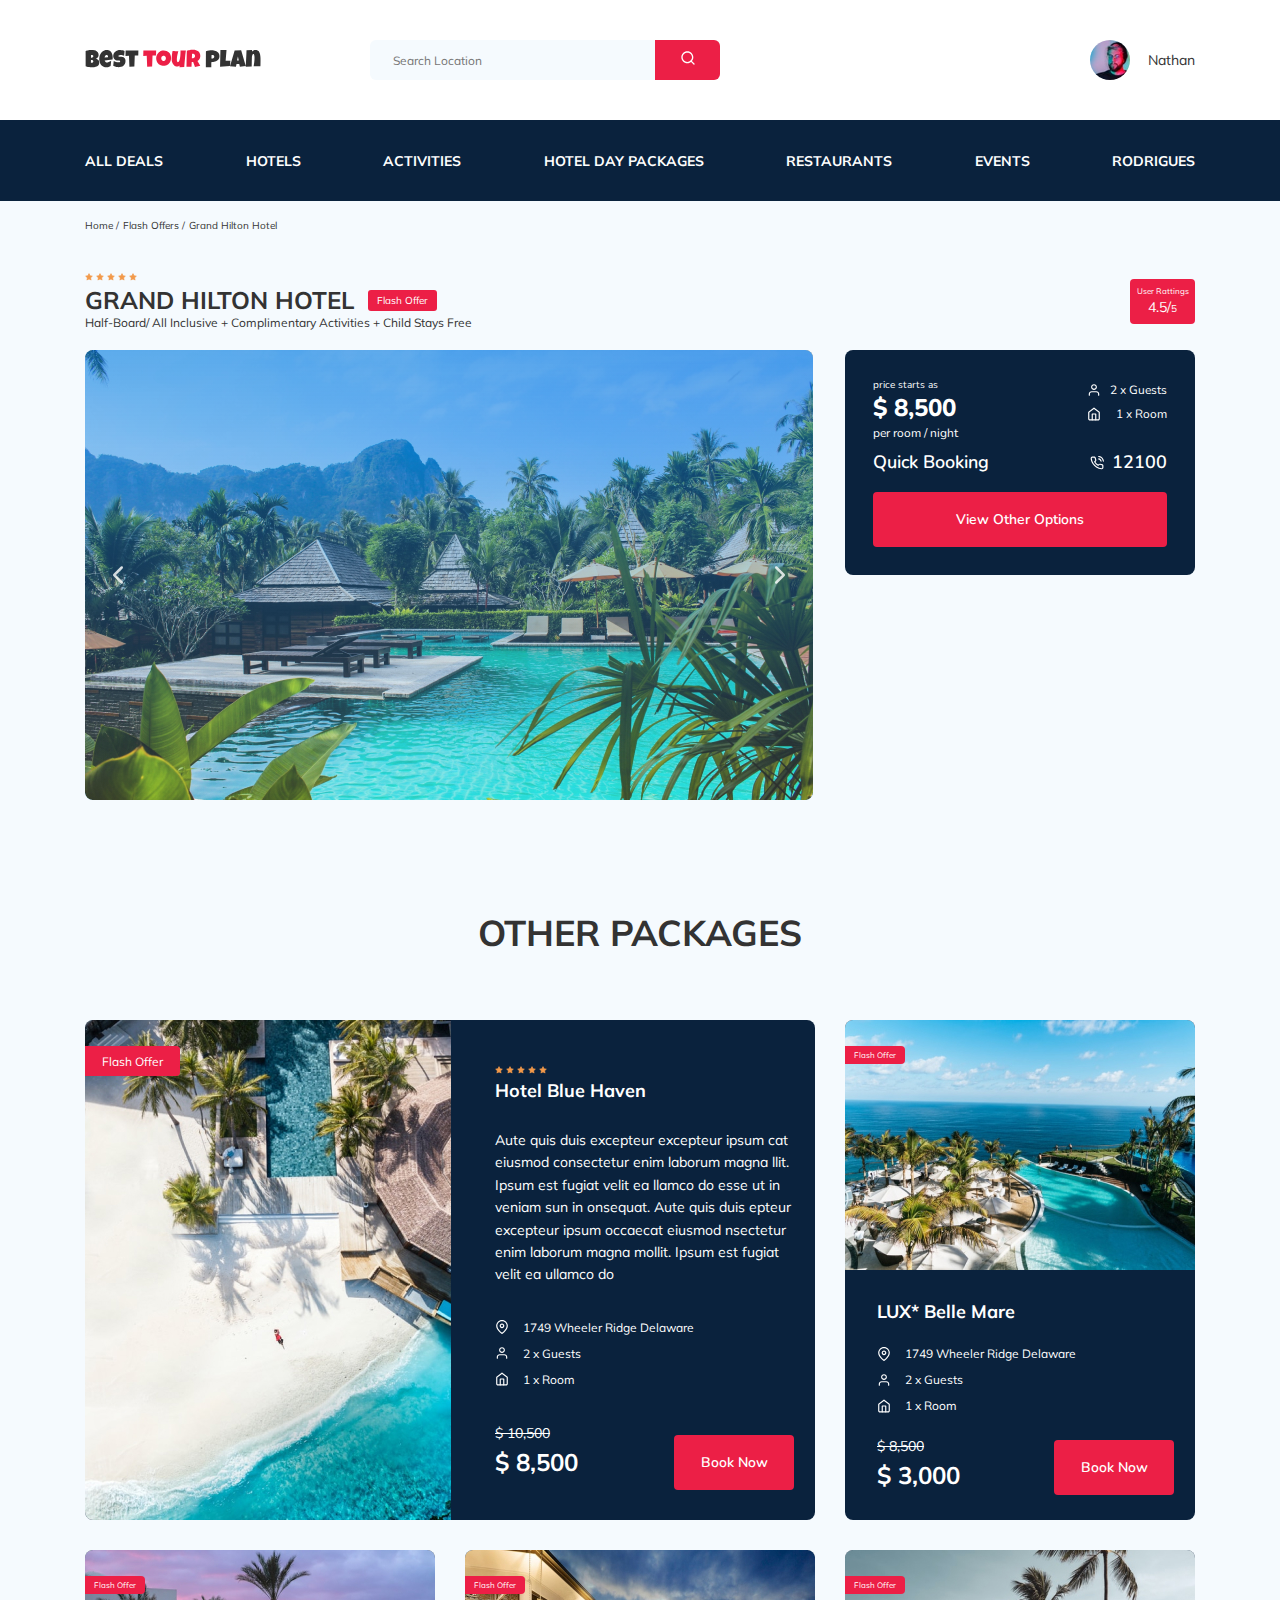
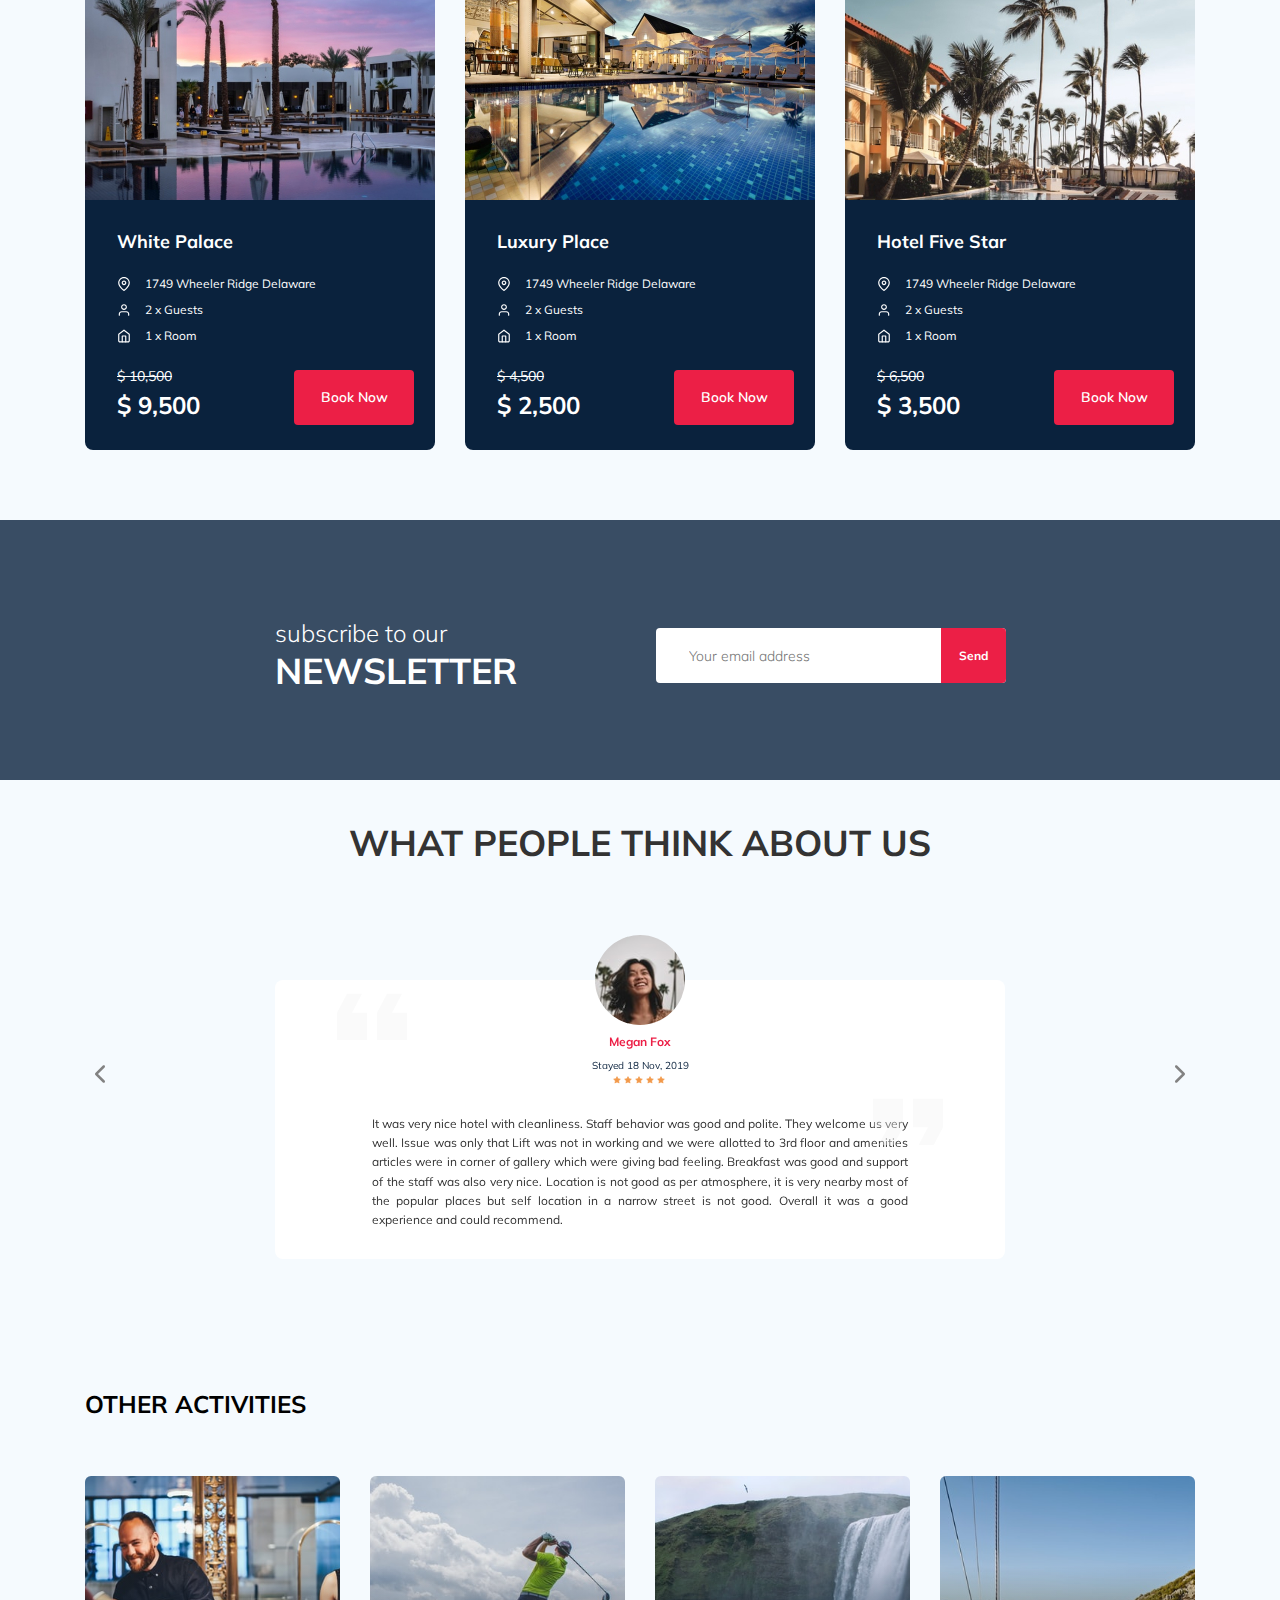
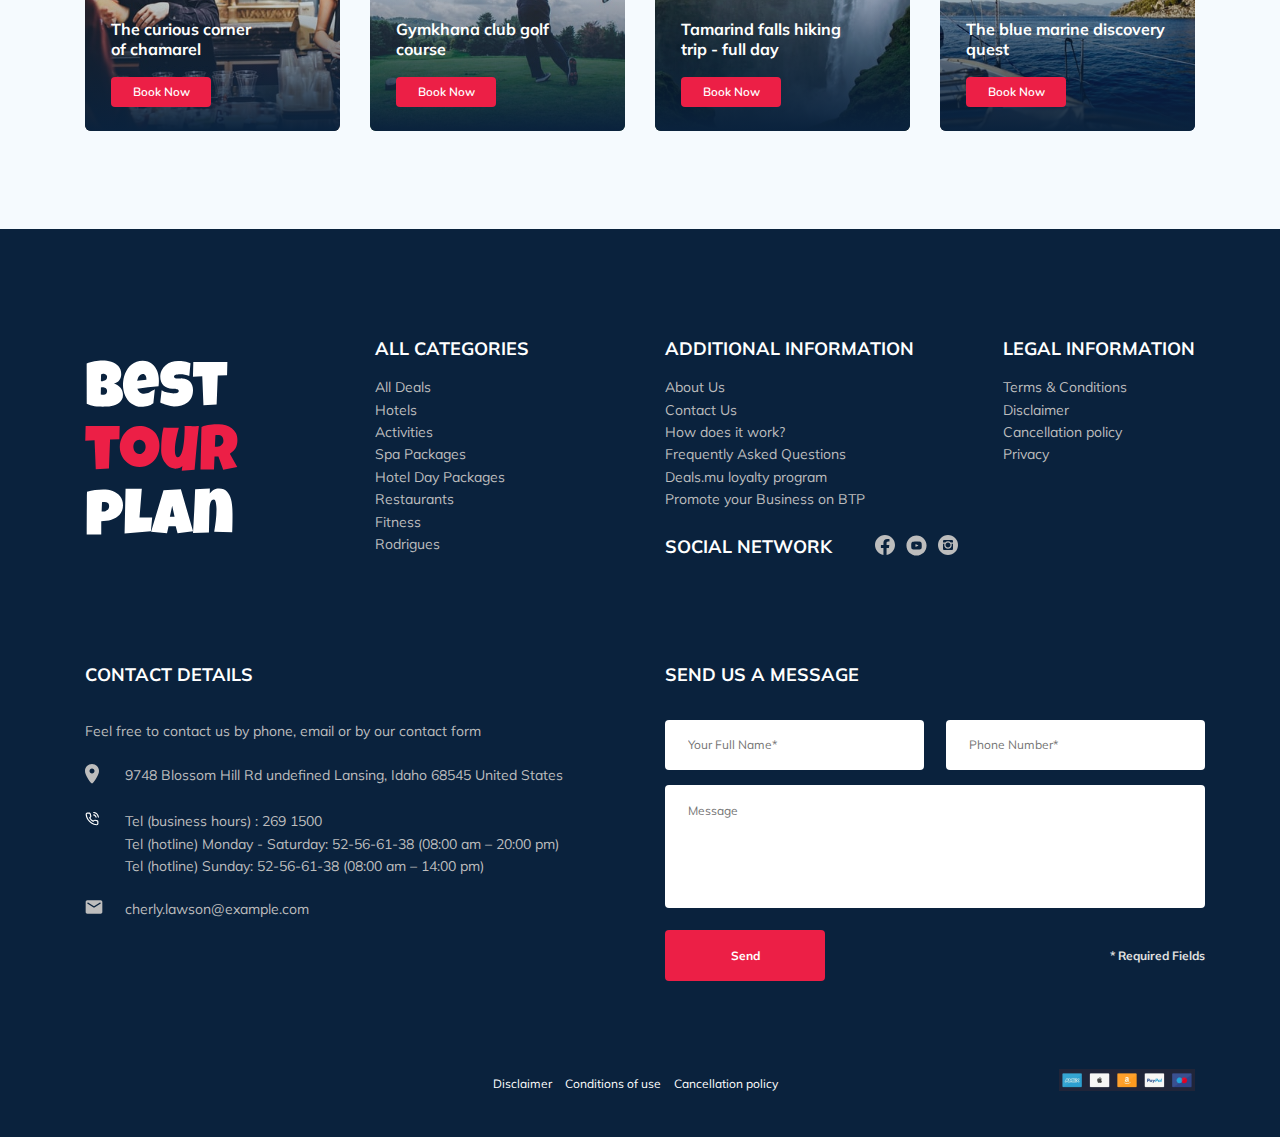
==== index.html @ 081beecc "create: mobile menu, send letters and modal" ====
<!DOCTYPE html>
<html lang="en">
    <head>
        <meta charset="UTF-8">
        <meta http-equiv="X-UA-Compatible" content="IE=edge">
        <meta name="viewport" content="width=device-width, initial-scale=1.0">
        <title>Best Tour Plan - Hotel Booking</title>
        <link href="https://fonts.googleapis.com/css2?family=Mulish:wght@300;400;700&family=Nunito:wght@400;600;800&display=swap" rel="stylesheet">
        <link rel="stylesheet" href="css/normalize.css">
        <link rel="stylesheet" href="css/swiper-bundle.min.css">
        <link rel="stylesheet" href="css/style.css">
    </head>
    <body>
        <header class="navbar navbar_fixed">
            <div class="container">
                <div class="navbar-top">
                    <a href="#" class="logo">
                        <img src="img/horizontal-logo.svg" alt="Logo: Best Tour Plan" class="logo__image">
                    </a>
                    <form action="#" class="search navbar__search navbar__search_hidden">
                        <input type="text" class="search__input" placeholder="Search Location">
                        <button class="search__button">
                            <img src="img/search.svg" alt="Icon: search">
                        </button>
                    </form>
                    <a href="#" class="user navbar__user navbar__user_hidden">
                        <img src="img/user-avatar.jpg" alt="avatar: Nathan" class="user__avatar">
                        <span class="user__name">Nathan</span>
                    </a>
                    <button class="menu-burger navbar-top__menu-burger">
                        <span class="menu-burger__line"></span>
                        <span class="menu-burger__line"></span>
                        <span class="menu-burger__line"></span>
                    </button>
                </div>
                
            </div>
            <nav class="navbar-menu">
                <div class="container">
                    <ul class="navbar-menu__list">
                        <li class="navbar-menu__item navbar-menu__item_visible">
                            <a href="#" class="user navbar__user navbar__user_visible">
                                <img src="img/user-avatar.jpg" alt="avatar: Nathan" class="user__avatar">
                                <span class="user__name user__name_light">Nathan</span>
                            </a>
                        </li>
                        <li class="navbar-menu__item navbar-menu__item_visible">
                            <form action="#" class="search navbar__search navbar__search_visible">
                                <input type="text" class="search__input" placeholder="Search Location">
                                <button class="search__button">
                                    <img src="img/search.svg" alt="Icon: search">
                                </button>
                            </form>
                        </li>
                        <li class="navbar-menu__item">
                            <a href="#" class="navbar-menu__link">All Deals</a>
                        </li>
                        <li class="navbar-menu__item">
                            <a href="#" class="navbar-menu__link">Hotels</a>
                        </li>
                        <li class="navbar-menu__item">
                            <a href="#" class="navbar-menu__link">Activities</a>
                        </li>
                        <li class="navbar-menu__item">
                            <a href="#" class="navbar-menu__link">Hotel Day Packages</a>
                        </li>
                        <li class="navbar-menu__item">
                            <a href="#" class="navbar-menu__link">Restaurants</a>
                        </li>
                        <li class="navbar-menu__item">
                            <a href="#" class="navbar-menu__link">Events</a>
                        </li>
                        <li class="navbar-menu__item">
                            <a href="#" class="navbar-menu__link">Rodrigues</a>
                        </li>
                    </ul>
                </div>
            </nav>
        </header>

        <nav class="breadcrumb">
            <div class="container">
                <ul class="breadcrumb-list">
                    <li class="breadcrumb-list__item">
                        <a href="#" class="breadcrumb-list__link">Home</a>
                    </li>
                    <li class="breadcrumb-list__item">
                        <a href="#" class="breadcrumb-list__link">Flash Offers</a>
                    </li>
                    <li class="breadcrumb-list__item">
                        Grand Hilton Hotel
                    </li>
                </ul>
            </div>
        </nav>

        <section class="hotel">
            <div class="container">
                <div class="hotel-info">
                    <div class="hotel-info__text">
                        <div class="hotel-wrapper">
                            <div class="stars">
                                <img class="stars__img" src="img/Star.svg" alt="Star">
                                <img class="stars__img" src="img/Star.svg" alt="Star">
                                <img class="stars__img" src="img/Star.svg" alt="Star">
                                <img class="stars__img" src="img/Star.svg" alt="Star">
                                <img class="stars__img" src="img/Star.svg" alt="Star">
                            </div>
                            <h1 class="hotel-name hotel-info__name">GRAND HILTON HOTEL</h1>
                            <span class="offer hotel-info__offer">Flash Offer</span>
                        </div>
                        <p class="hotel-description">Half-Board/ All Inclusive + Complimentary Activities + Child Stays Free</p>
                    </div>
                    <div class="rating hotel-info__rating">
                        <span class="rating__text">User Rattings</span>
                        <span class="rating__counter-now">4.5/</span><span class="rating__counter-all">5</span>
                    </div>
                </div>
                <div class="hotel-grid">
                    <div class="slider">
                        <!-- Slider main container -->
                        <div class="swiper hotel-slider">
                            <!-- Additional required wrapper -->
                            <div class="swiper-wrapper">
                            <!-- Slides -->
                                <div class="swiper-slide hotel-slider__item">
                                    <img class="hotel-slider__img" src="img/slide-1.jpg" alt="slide">
                                </div>
                                <div class="swiper-slide hotel-slider__item">
                                    <img class="hotel-slider__img" src="img/slide-2.jpg" alt="slide">
                                </div>
                                <div class="swiper-slide hotel-slider__item">
                                    <img class="hotel-slider__img" src="img/slide-3.jpg" alt="slide">
                                </div>
                                <div class="swiper-slide hotel-slider__item">
                                    <img class="hotel-slider__img" src="img/slide-4.jpg" alt="slide">
                                </div>
                                <div class="swiper-slide hotel-slider__item">
                                    <img class="hotel-slider__img" src="img/slide-5.jpg" alt="slide">
                                </div>
                            </div>
                        
                            <!-- If we need navigation buttons -->
                            <button class="slider-button slider-button_prev"></button>
                            <button class="slider-button slider-button_next"></button>
                    
                        </div>
                    </div>
                    <div class="hotel-right">
                        <div class="booking">
                            <div class="booking__info">
                                <div class="booking__price">
                                    <span class="booking__start">price starts as</span>
                                    <strong class="booking__pricetag">$ 8,500</strong>
                                    <span class="booking__per-room">per room / night</span>
                                </div>
                                <div class="booking__room">
                                    <div class="booking__text">
                                        <img src="img/user-icon.svg" alt="Icon: user" class="booking__icon">
                                        <span class="booking__descr">2 x Guests</span>
                                    </div>
                                    <div class="booking__text">
                                        <img src="img/home-icon.svg" alt="Icon: home" class="booking__icon">
                                        <span class="booking__descr">1 x Room</span>
                                    </div>
                                </div>
                            </div>
                            <div class="booking__call-center">
                                <span class="booking__heading">Quick Booking</span>
                                <a class="booking__number" href="tel:12100">
                                    <img src="img/phone-call.svg" alt="Icon: phone">
                                    <span class="booking__num">12100</span>
                                </a>
                            </div>
                            <button data-toggle="modal" class="button booking__button">View Other Options</button>
                        </div>
                        <div class="map">
                            <iframe class="map__google" src="https://www.google.com/maps/embed?pb=!1m18!1m12!1m3!1d7679.127690470835!2d98.29079802580219!3d7.887575357370416!2m3!1f0!2f0!3f0!3m2!1i1024!2i768!4f13.1!3m3!1m2!1s0x30503b7bfcd9f903%3A0xf7065fac1e3d7c48!2sDoubleTree%20by%20Hilton%20Phuket%20Banthai%20Resort!5e0!3m2!1sru!2sru!4v1632923184141!5m2!1sru!2sru" width="347" height="215" style="border:0;" allowfullscreen="" loading="lazy"></iframe>
                        </div>
                    </div>
                </div>
            </div>
        </section>

        <section class="packages">
            <div class="container">
                <h2 class="packages-title">Other Packages</h2>
                <div class="packages-wrapper">
                    <div class="packages-card packages-card_one">
                        <img src="img/packages-1.jpg" alt="Hotel Blue Haven" class="packages-card__img packages-card__img_one">
                        <span class="offer packages-card__offer packages-card__offer_one">Flash Offer</span>

                        <div class="packages-card__right">
                            <div class="packages-card__rating">
                                <img class="packages-card__star" src="img/Star.svg" alt="Star">
                                <img class="packages-card__star" src="img/Star.svg" alt="Star">
                                <img class="packages-card__star" src="img/Star.svg" alt="Star">
                                <img class="packages-card__star" src="img/Star.svg" alt="Star">
                                <img class="packages-card__star" src="img/Star.svg" alt="Star">
                            </div>
    
                            <h3 class="packages-card__title">Hotel Blue Haven</h3>
                            <div class="packages-card__about">
                                Aute quis duis excepteur excepteur ipsum cat eiusmod consectetur enim laborum magna llit. Ipsum est fugiat velit ea llamco do esse ut in veniam sun in onsequat. Aute quis duis epteur excepteur ipsum occaecat eiusmod nsectetur enim laborum magna mollit. Ipsum est fugiat velit ea ullamco do
                            </div>
                            
                            <div class="packages-card__text">
                                <img src="img/map-pin.svg" alt="Icon: map-pin" class="packages-card__icon">
                                <span class="packages-card__descr">1749 Wheeler Ridge  Delaware</span>
                            </div>
                            <div class="packages-card__text">
                                <img src="img/user-icon.svg" alt="Icon: user" class="packages-card__icon">
                                <span class="packages-card__descr">2 x Guests</span>
                            </div>
                            <div class="packages-card__text">
                                <img src="img/home-icon.svg" alt="Icon: home" class="packages-card__icon">
                                <span class="packages-card__descr">1 x Room</span>
                            </div>
    
                            <span class="packages-card__oldprice packages-card__oldprice_one">$ 10,500</span>
                            <span class="packages-card__newprice">$ 8,500</span>
                            <button class="button packages-card__button packages-card__button_one">Book Now</button>
                        </div>
                    </div>

                    <div class="packages-card">
                        <img src="img/packages-2.jpg" alt="LUX* Belle Mare" class="packages-card__img">
                        <span class="offer packages-card__offer">Flash Offer</span>
                        <div class="packages-card__bottom">
                            <h3 class="packages-card__title">LUX* Belle Mare</h3>
                            <div class="packages-card__text">
                                <img src="img/map-pin.svg" alt="Icon: map-pin" class="packages-card__icon">
                                <span class="packages-card__descr">1749 Wheeler Ridge  Delaware</span>
                            </div>
                            <div class="packages-card__text">
                                <img src="img/user-icon.svg" alt="Icon: user" class="packages-card__icon">
                                <span class="packages-card__descr">2 x Guests</span>
                            </div>
                            <div class="packages-card__text">
                                <img src="img/home-icon.svg" alt="Icon: home" class="packages-card__icon">
                                <span class="packages-card__descr">1 x Room</span>
                            </div>
                            <span class="packages-card__oldprice">$ 8,500</span>
                            <span class="packages-card__newprice">$ 3,000</span>
                            <button class="button packages-card__button">Book Now</button>
                        </div>
                    </div>

                    <div class="packages-card">
                        <img src="img/packages-3.jpg" alt="White Palace" class="packages-card__img">
                        <span class="offer packages-card__offer">Flash Offer</span>
                        <div class="packages-card__bottom">
                            <h3 class="packages-card__title">White Palace</h3>
                            <div class="packages-card__text">
                                <img src="img/map-pin.svg" alt="Icon: map-pin" class="packages-card__icon">
                                <span class="packages-card__descr">1749 Wheeler Ridge  Delaware</span>
                            </div>
                            <div class="packages-card__text">
                                <img src="img/user-icon.svg" alt="Icon: user" class="packages-card__icon">
                                <span class="packages-card__descr">2 x Guests</span>
                            </div>
                            <div class="packages-card__text">
                                <img src="img/home-icon.svg" alt="Icon: home" class="packages-card__icon">
                                <span class="packages-card__descr">1 x Room</span>
                            </div>
                            <span class="packages-card__oldprice">$ 10,500</span>
                            <span class="packages-card__newprice">$ 9,500</span>
                            <button class="button packages-card__button">Book Now</button>
                        </div>
                    </div>

                    <div class="packages-card">
                        <img src="img/packages-4.jpg" alt="Luxury Place" class="packages-card__img">
                        <span class="offer packages-card__offer">Flash Offer</span>
                        <div class="packages-card__bottom">
                            <h3 class="packages-card__title">Luxury Place</h3>
                            <div class="packages-card__text">
                                <img src="img/map-pin.svg" alt="Icon: map-pin" class="packages-card__icon">
                                <span class="packages-card__descr">1749 Wheeler Ridge  Delaware</span>
                            </div>
                            <div class="packages-card__text">
                                <img src="img/user-icon.svg" alt="Icon: user" class="packages-card__icon">
                                <span class="packages-card__descr">2 x Guests</span>
                            </div>
                            <div class="packages-card__text">
                                <img src="img/home-icon.svg" alt="Icon: home" class="packages-card__icon">
                                <span class="packages-card__descr">1 x Room</span>
                            </div>
                            <span class="packages-card__oldprice">$ 4,500</span>
                            <span class="packages-card__newprice">$ 2,500</span>
                            <button class="button packages-card__button">Book Now</button>
                        </div>
                    </div>

                    <div class="packages-card">
                        <img src="img/packages-5.jpg" alt="Hotel Five Star" class="packages-card__img">
                        <span class="offer packages-card__offer">Flash Offer</span>
                        <div class="packages-card__bottom">
                            <h3 class="packages-card__title">Hotel Five Star</h3>
                            <div class="packages-card__text">
                                <img src="img/map-pin.svg" alt="Icon: map-pin" class="packages-card__icon">
                                <span class="packages-card__descr">1749 Wheeler Ridge  Delaware</span>
                            </div>
                            <div class="packages-card__text">
                                <img src="img/user-icon.svg" alt="Icon: user" class="packages-card__icon">
                                <span class="packages-card__descr">2 x Guests</span>
                            </div>
                            <div class="packages-card__text">
                                <img src="img/home-icon.svg" alt="Icon: home" class="packages-card__icon">
                                <span class="packages-card__descr">1 x Room</span>
                            </div>
                            <span class="packages-card__oldprice">$ 6,500</span>
                            <span class="packages-card__newprice">$ 3,500</span>
                            <button class="button packages-card__button">Book Now</button>
                        </div>
                    </div>

                    
                    
                </div>
            </div>
        </section>

        <section class="newsletter parallax-window" data-parallax="scroll" data-image-src="img/newsletter-bg.jpg">
            <div class="newsletter-wrapper">
                <h2 class="newsletter-title">
                    subscribe to our
                    <span class="newsletter-title__strong">Newsletter</span>
                </h2>

                <form action="send.php" method="POST" class="subscribe newsletter__subscribe">
                    <input name="email" type="email" class="subscribe__input" placeholder="Your email address">
                    <button class="subscribe__button">Send</button>
                </form>
            </div>
        </section>

        <section class="reviews">
            <div class="container">
                <h2 class="reviews-title">What people think about us</h2>
                <div class="swiper reviews-slider">
                    <!-- Additional required wrapper -->
                    <div class="swiper-wrapper">
                      <!-- Slides -->
                      <div class="swiper-slide">
                        <div class="reviews-slider__item">
                            <div class="reviews-slider__profile">
                                <img src="img/reviews-avatar.jpg" alt="Photo: Megan Fox" class="reviews-slider__avatar">
                                <h3 class="reviews-slider__username">Megan Fox</h3>
                                <span class="reviews-slider__date">Stayed 18 Nov, 2019</span>
                                <div class="reviews-slider__rating">
                                    <img class="reviews-slider__img" src="img/Star.svg" alt="Star">
                                    <img class="reviews-slider__img" src="img/Star.svg" alt="Star">
                                    <img class="reviews-slider__img" src="img/Star.svg" alt="Star">
                                    <img class="reviews-slider__img" src="img/Star.svg" alt="Star">
                                    <img class="reviews-slider__img" src="img/Star.svg" alt="Star">
                                </div>
                            </div>
                            <p class="reviews-slider__text">
                                It was very nice hotel with cleanliness. Staff behavior was good and polite. They welcome us very well. Issue was only that Lift was not in working and we were allotted to 3rd floor and amenities articles were in corner of gallery which were giving bad feeling. Breakfast was good and support of the staff was also very nice. Location is not good as per atmosphere, it is very nearby most of the popular places but self location in a narrow street is not good. Overall it was a good experience and could recommend. 
                            </p>
                        </div>
                      </div>
                      <div class="swiper-slide">
                        <div class="reviews-slider__item">
                            <div class="reviews-slider__profile">
                                <img src="img/reviews-avatar-2.jpg" alt="Photo: Jennifer Aniston" class="reviews-slider__avatar">
                                <h3 class="reviews-slider__username">Jennifer Aniston</h3>
                                <span class="reviews-slider__date">Stayed 21 Oct, 2020</span>
                                <div class="reviews-slider__rating">
                                    <img class="reviews-slider__img" src="img/Star.svg" alt="Star">
                                    <img class="reviews-slider__img" src="img/Star.svg" alt="Star">
                                    <img class="reviews-slider__img" src="img/Star.svg" alt="Star">
                                    <img class="reviews-slider__img" src="img/Star.svg" alt="Star">
                                    <img class="reviews-slider__img" src="img/Star.svg" alt="Star">
                                </div>
                            </div>
                            <p class="reviews-slider__text">
                                Lorem ipsum dolor sit amet consectetur adipisicing elit. Illo odit culpa inventore earum illum in eligendi consequatur. Lorem ipsum dolor, sit amet consectetur adipisicing elit. Fugit, in. Ipsa itaque provident expedita, dicta quae unde eligendi nemo minima optio aut hic odio doloremque deserunt dolor, nisi ratione id! Lorem ipsum dolor sit, amet consectetur adipisicing elit. Porro voluptates cum ratione soluta aut vel provident, ab iste ea sequi aliquam laboriosam minus et inventore fugit, asperiores natus nostrum temporibus.
                            </p>
                        </div>
                      </div>
                      <div class="swiper-slide">
                        <div class="reviews-slider__item">
                            <div class="reviews-slider__profile">
                                <img src="img/reviews-avatar-3.jpg" alt="Photo: Jensen Ackles" class="reviews-slider__avatar">
                                <h3 class="reviews-slider__username">Jensen Ackles</h3>
                                <span class="reviews-slider__date">Stayed 20 Jan, 2021</span>
                                <div class="reviews-slider__rating">
                                    <img class="reviews-slider__img" src="img/Star.svg" alt="Star">
                                    <img class="reviews-slider__img" src="img/Star.svg" alt="Star">
                                    <img class="reviews-slider__img" src="img/Star.svg" alt="Star">
                                    <img class="reviews-slider__img" src="img/Star.svg" alt="Star">
                                    <img class="reviews-slider__img" src="img/Star.svg" alt="Star">
                                </div>
                            </div>
                            <p class="reviews-slider__text">
                                It was very nice hotel with cleanliness. Staff behavior was good and polite. They welcome us very well. Lorem ipsum dolor sit amet consectetur adipisicing elit. Odit sunt laborum aperiam labore exercitationem similique incidunt omnis ab, ut, ipsum est accusantium, porro eos corporis. Ullam id consequuntur ut ipsum? Lorem ipsum dolor sit, amet consectetur adipisicing elit. Enim ex perferendis aperiam unde quisquam, nobis esse accusamus ullam debitis odio neque, veritatis quasi exercitationem earum magni, minima fugiat iusto molestias.
                            </p>
                        </div>
                      </div>
                    </div>
                  
                    <!-- If we need navigation buttons -->
                    <button class="reviews-slider__button reviews-slider__button_prev"></button>
                    <button class="reviews-slider__button reviews-slider__button_next"></button>
                  
                </div>
            </div>
        </section>

        <section class="activities">
            <div class="container">
                <h2 class="activities__title">Other Activities</h2>
                <div class="activities-wrapper">
                    <div class="card activities__card activities__card_first">
                        <img src="img/activity-1.jpg" alt="The curious corner 
                        of chamarel" class="card__img">
                        <h3 class="card__title card__title_one">The curious corner of chamarel</h3>
                        <button class="card__button">Book Now</button>
                    </div>
                    <div class="card activities__card">
                        <img src="img/activity-2.jpg" alt="Gymkhana club golf
                        course" class="card__img">
                        <h3 class="card__title card__title_two">Gymkhana club golf course</h3>
                        <button class="card__button">Book Now</button>
                    </div>
                    <div class="card activities__card activities__card_second">
                        <img src="img/activity-3.jpg" alt="Tamarind falls hiking
                        trip - full day" class="card__img">
                        <h3 class="card__title card__title_three">Tamarind falls hiking
                            trip - full day</h3>
                        <button class="card__button">Book Now</button>
                    </div>
                    <div class="card activities__card">
                        <img src="img/activity-4.jpg" alt="The blue marine discovery quest" class="card__img">
                        <h3 class="card__title card__title_four">The blue marine discovery quest</h3>
                        <button class="card__button">Book Now</button>
                    </div>
                </div>
            </div>
        </section>

        <footer class="footer">
            <div class="container">
                <div class="footer-wrapper">
                    <a href="#" class="logo footer__logo">
                        <img src="img/vertical-logo.svg" alt="Logo: Best Tour Plan" class="logo__image">
                    </a>

                    <div class="footer__list footer__categories">
                        <h3 class="footer__title">all CATEGORIES</h3>
                        <ul class="footer__ul">
                            <li class="footer__item">
                                <a href="#" class="footer__link">All Deals</a>
                            </li>
                            <li class="footer__item">
                                <a href="#" class="footer__link">Hotels</a>
                            </li>
                            <li class="footer__item">
                                <a href="#" class="footer__link">Activities</a>
                            </li>
                            <li class="footer__item">
                                <a href="#" class="footer__link">Spa Packages</a>
                            </li>
                            <li class="footer__item">
                                <a href="#" class="footer__link">Hotel Day Packages</a>
                            </li>
                            <li class="footer__item">
                                <a href="#" class="footer__link">Restaurants</a>
                            </li>
                            <li class="footer__item">
                                <a href="#" class="footer__link">Fitness</a>
                            </li>
                            <li class="footer__item">
                                <a href="#" class="footer__link">Rodrigues</a>
                            </li>
                        </ul>
                    </div>

                    <div class="footer__list footer__additional">
                        <h3 class="footer__title">ADDITIONAL INFORMATIon</h3>
                        <ul class="footer__ul">
                            <li class="footer__item">
                                <a href="#" class="footer__link">About Us</a>
                            </li>
                            <li class="footer__item">
                                <a href="#" class="footer__link">Contact Us</a>
                            </li>
                            <li class="footer__item">
                                <a href="#" class="footer__link">How does it work?</a>
                            </li>
                            <li class="footer__item">
                                <a href="#" class="footer__link">Frequently Asked Questions</a>
                            </li>
                            <li class="footer__item">
                                <a href="#" class="footer__link">Deals.mu loyalty program</a>
                            </li>
                            <li class="footer__item">
                                <a href="#" class="footer__link">Promote your Business on BTP</a>
                            </li>
                        </ul>
                    </div>

                    <div class="footer__social-network">
                        <h3 class="footer__title footer__title_inline">Social Network</h3>
                        <div class="footer__social-links">
                            <a href="#" class="footer__link">
                                <img src="img/facebook.svg" alt="Icon: facebook">
                            </a>
                            <a href="#" class="footer__link">
                                <img src="img/youtube.svg" alt="Icon: youtube">
                            </a>
                            <a href="#" class="footer__link">
                                <img src="img/instagram.svg" alt="Icon: instagram">
                            </a>
                        </div>
                    </div>

                    <div class="footer__list footer__legal">
                        <h3 class="footer__title">LEGAL INFORMATion</h3>
                        <ul class="footer__ul">
                            <li class="footer__item">
                                <a href="#" class="footer__link">Terms & Conditions</a>
                            </li>
                            <li class="footer__item">
                                <a href="#" class="footer__link">Disclaimer</a>
                            </li>
                            <li class="footer__item">
                                <a href="#" class="footer__link">Cancellation policy</a>
                            </li>
                            <li class="footer__item">
                                <a href="#" class="footer__link">Privacy</a>
                            </li>
                        </ul>
                    </div>

                    <div class="footer__contact-details">
                        <h3 class="footer__title footer__title_mb">Contact Details</h3>
                        <p class="footer__text">
                            Feel free to contact us by phone, email or by our contact form
                        </p>
                        <ul class="footer__ul">
                            <li class="footer__item footer__item_mb">
                                <div class="footer__icon-wrapper">
                                    <img class="footer__icon" src="img/map-marker.svg" alt="Icon: map">
                                </div>
                                9748 Blossom Hill Rd undefined Lansing, Idaho 68545 United States 
                            </li>
                            <li class="footer__item footer__item_mb">
                                <div class="footer__icon-wrapper">
                                    <img class="footer__icon" src="img/phone-call.svg" alt="Icon: phone">
                                </div>
                                Tel (business hours) : 269 1500 <br>
                                Tel (hotline) Monday - Saturday: 52-56-61-38 (08:00 am – 20:00 pm) <br>
                                Tel (hotline) Sunday: 52-56-61-38 (08:00 am – 14:00 pm)
                            </li>
                            <li class="footer__item footer__item_mb">
                                <div class="footer__icon-wrapper">
                                    <img class="footer__icon" src="img/email.svg" alt="Icon: email">
                                </div>
                                cherly.lawson@example.com
                            </li>
                        </ul>
                    </div>

                    <div class="footer__contact-form">
                        <h3 class="footer__title footer__title_mb">Send us a message</h3>
                        <form action="send.php" method="POST" class="footer__form">
                            <input name="name" type="text" class="input footer__input" placeholder="Your Full Name*">
                            <input name="phone" type="tel" class="input footer__input" placeholder="Phone Number*">
                            <textarea name="message" class="message footer__message" placeholder="Message"></textarea>
                            <button class="button footer__button" type="submit">Send</button>
                            <span class="footer__info">* Required Fields</span>
                        </form>
                    </div>
                </div>

                <div class="footer-bottom">
                    <div class="footer-bottom__links">
                        <a href="#" class="footer-bottom__link">Disclaimer</a>
                        <a href="#" class="footer-bottom__link">Conditions of use</a>
                        <a href="#" class="footer-bottom__link">Cancellation policy</a>
                    </div>
                    <img src="img/footer-bottom.png" alt="Icons pay" class="footer-bottom__img">
                </div>
            </div>
        </footer>

        <div class="modal">
            <div class="modal__overlay"></div>
            <div class="modal__dialog">
                <div class="modal__close">
                    <img src="img/close.svg" alt="Icon: close">
                </div>

                <h3 class="modal__title modal__title_mb">Booking</h3>
                <form action="send.php" method="POST" class="modal__form">
                    <input name="name" type="text" class="input modal__input" placeholder="Your Full Name*">
                    <input name="phone" type="tel" class="input modal__input" placeholder="Phone Number*">
                    <input name="email" type="email" class="input modal__input" placeholder="Email*">
                    <textarea name="message" class="message modal__message" placeholder="Message"></textarea>
                    <button class="button modal__button" type="submit">Send</button>
                    <span class="modal__info">* Required Fields</span>
                </form>
            </div>
        </div>

        <script src="js/jquery-3.6.0.min.js"></script>
        <script src="js/swiper-bundle.min.js"></script>
        <script src="https://ajax.googleapis.com/ajax/libs/jquery/1.11.0/jquery.min.js"></script>
        <script src="js/parallax.min.js"></script>
        <script src="js/script.js"></script>
    </body>
</html>
---- css/style.css ----
* {
  -webkit-box-sizing: border-box;
          box-sizing: border-box;
  list-style-type: none;
  text-decoration: none;
}

body {
  font-family: 'Mulish', sans-serif;
  background-color: #F5FAFE;
  color: #333333;
}

.container {
  max-width: 1110px;
  margin: auto;
}

img {
  max-width: 100%;
}

.input {
  background-color: #ffffff;
  border-radius: 4px;
  border: none;
  padding: 0 23px;
  height: 50px;
  font-size: 12px;
  line-height: 15px;
  color: #BDBDBD;
}

.message {
  width: 539px;
  height: 123px;
  background-color: #ffffff;
  border-radius: 4px;
  padding: 18px 23px;
  border: none;
  font-size: 12px;
  line-height: 15px;
  color: #BDBDBD;
  resize: none;
}

.button {
  min-width: 160px;
  min-height: 50px;
  padding: 18px;
  background: #EC1F46;
  border-radius: 4px;
  font-weight: bold;
  font-size: 12px;
  line-height: 15px;
  color: #ffffff;
  border: none;
}

.navbar {
  background-color: #fff;
}

.navbar-top {
  display: -webkit-box;
  display: -ms-flexbox;
  display: flex;
  -webkit-box-align: center;
      -ms-flex-align: center;
          align-items: center;
  padding-top: 40px;
  padding-bottom: 40px;
}

.navbar-top__menu-burger {
  display: none;
}

.navbar__search {
  margin-right: auto;
  margin-left: 108px;
}

.navbar-menu {
  background-color: #0A223D;
}

.navbar-menu__item_visible {
  display: none;
}

.navbar-menu__list {
  margin: 0;
  padding: 31px 0;
  display: -webkit-box;
  display: -ms-flexbox;
  display: flex;
  -webkit-box-align: center;
      -ms-flex-align: center;
          align-items: center;
  -webkit-box-pack: justify;
      -ms-flex-pack: justify;
          justify-content: space-between;
}

.navbar-menu__link {
  color: #ffffff;
  text-transform: uppercase;
  font-size: 14px;
  line-height: 18px;
  font-weight: bold;
}

.logo {
  width: 177px;
}

.search {
  display: -webkit-box;
  display: -ms-flexbox;
  display: flex;
  position: relative;
  overflow: hidden;
  border-radius: 6px;
  height: 40px;
}

.search__input {
  width: 350px;
  height: 100%;
  padding-left: 23px;
  padding-right: 75px;
  background-color: #F5FAFE;
  border: none;
  font-size: 12px;
  line-height: 15px;
  color: #333333;
}

.search__button {
  position: absolute;
  top: 0;
  right: 0;
  width: 65px;
  height: 100%;
  border: none;
  background-color: #EC1F46;
}

.user {
  display: -webkit-box;
  display: -ms-flexbox;
  display: flex;
  -webkit-box-align: center;
      -ms-flex-align: center;
          align-items: center;
  text-decoration: none;
}

.user__avatar {
  width: 40px;
  height: 40px;
  border-radius: 50%;
  -o-object-fit: cover;
     object-fit: cover;
}

.user__name {
  margin-left: 18px;
  font-size: 14px;
  line-height: 18px;
  color: #333333;
}

.breadcrumb-list {
  display: -webkit-box;
  display: -ms-flexbox;
  display: flex;
  -webkit-box-align: center;
      -ms-flex-align: center;
          align-items: center;
  padding: 18px 0;
  margin: 0;
}

.breadcrumb-list__item {
  font-size: 10px;
  line-height: 13px;
}

.breadcrumb-list__item:not(:last-child)::after {
  content: '/';
  margin-right: 4px;
}

.breadcrumb-list__link {
  color: inherit;
}

.hotel {
  padding-top: 23px;
  padding-bottom: 70px;
}

.hotel-info {
  display: -webkit-box;
  display: -ms-flexbox;
  display: flex;
  -webkit-box-align: center;
      -ms-flex-align: center;
          align-items: center;
  -webkit-box-pack: justify;
      -ms-flex-pack: justify;
          justify-content: space-between;
  padding-bottom: 20px;
}

.hotel-info__offer {
  margin-left: 14px;
  margin-top: 4px;
}

.hotel-info__name {
  margin-top: 4px;
  margin-bottom: 0;
}

.hotel-name {
  font-size: 24px;
  line-height: 30px;
  text-transform: uppercase;
  font-weight: bold;
}

.hotel-wrapper {
  display: -webkit-box;
  display: -ms-flexbox;
  display: flex;
  -ms-flex-wrap: wrap;
      flex-wrap: wrap;
  -webkit-box-align: center;
      -ms-flex-align: center;
          align-items: center;
}

.hotel-description {
  font-size: 12px;
  line-height: 15px;
  margin: 0;
}

.hotel-grid {
  display: -webkit-box;
  display: -ms-flexbox;
  display: flex;
  -webkit-box-pack: justify;
      -ms-flex-pack: justify;
          justify-content: space-between;
}

.hotel-right {
  display: -webkit-box;
  display: -ms-flexbox;
  display: flex;
  -webkit-box-orient: vertical;
  -webkit-box-direction: normal;
      -ms-flex-direction: column;
          flex-direction: column;
  -webkit-box-pack: justify;
      -ms-flex-pack: justify;
          justify-content: space-between;
}

.hotel-slider {
  width: 100%;
  height: 100%;
  position: relative;
  border-radius: 8px;
}

.hotel-slider__img {
  height: 100%;
  width: 100%;
}

.hotel-slider::after {
  content: '';
  position: absolute;
  top: 0;
  bottom: 0;
  left: 0;
  right: 0;
  width: 100%;
  height: 100%;
  background: -webkit-gradient(linear, left top, left bottom, from(rgba(0, 122, 223, 0.6)), to(rgba(255, 255, 255, 0.16)));
  background: linear-gradient(180deg, rgba(0, 122, 223, 0.6) 0%, rgba(255, 255, 255, 0.16) 100%);
  z-index: 10;
}

.stars {
  -ms-flex-preferred-size: 100%;
      flex-basis: 100%;
  display: -webkit-box;
  display: -ms-flexbox;
  display: flex;
}

.stars__img {
  display: block;
  margin-right: 3px;
}

.offer {
  font-size: 10px;
  line-height: 13px;
  padding: 4px 9px;
  background-color: #EC1F46;
  border-radius: 3px;
  color: #ffffff;
}

.rating {
  max-width: 65px;
  min-height: 45px;
  color: #ffffff;
  background-color: #EC1F46;
  border-radius: 4px;
  text-align: center;
}

.rating__text {
  font-size: 8px;
  line-height: 10px;
}

.rating__counter-now {
  font-size: 14px;
  line-height: 18px;
}

.rating__counter-all {
  font-size: 10px;
  line-height: 13px;
}

.slider {
  width: 728px;
  height: 450px;
}

.slider-button {
  position: absolute;
  top: 50%;
  -webkit-transform: translateY(-50%);
          transform: translateY(-50%);
  z-index: 20;
  width: 30px;
  height: 30px;
  border: none;
  cursor: pointer;
  background-repeat: no-repeat;
  background-position: center;
  background-size: 10px;
  background-color: transparent;
}

.slider-button:active {
  border: none;
}

.slider-button:visited {
  border: none;
}

.slider-button_next {
  right: 18px;
  background-image: url(../img/arrow-next.svg);
}

.slider-button_prev {
  left: 18px;
  background-image: url(../img/arrow-prev.svg);
}

.booking {
  border-radius: 8px;
  color: #ffffff;
  width: 350px;
  min-height: 210px;
  padding: 28px;
  background-color: #0A223D;
}

.booking__info {
  display: -webkit-box;
  display: -ms-flexbox;
  display: flex;
  -webkit-box-pack: justify;
      -ms-flex-pack: justify;
          justify-content: space-between;
  margin-bottom: 9px;
}

.booking__price {
  display: -webkit-box;
  display: -ms-flexbox;
  display: flex;
  -webkit-box-orient: vertical;
  -webkit-box-direction: normal;
      -ms-flex-direction: column;
          flex-direction: column;
}

.booking__start {
  font-family: 'Nunito', sans-serif;
  font-size: 10px;
  line-height: 14px;
}

.booking__pricetag {
  font-family: 'Nunito', sans-serif;
  font-weight: 800;
  font-size: 24px;
  line-height: 33px;
}

.booking__per-room {
  font-family: 'Nunito', sans-serif;
  font-size: 12px;
  line-height: 16px;
}

.booking__room {
  margin-top: 4px;
}

.booking__text {
  display: -webkit-box;
  display: -ms-flexbox;
  display: flex;
  -webkit-box-align: center;
      -ms-flex-align: center;
          align-items: center;
  -webkit-box-pack: justify;
      -ms-flex-pack: justify;
          justify-content: space-between;
  font-family: 'Nunito', sans-serif;
  font-size: 12px;
  line-height: 16px;
  margin-bottom: 8px;
}

.booking__descr {
  margin-left: 9px;
}

.booking__call-center {
  display: -webkit-box;
  display: -ms-flexbox;
  display: flex;
  -webkit-box-align: center;
      -ms-flex-align: center;
          align-items: center;
  -webkit-box-pack: justify;
      -ms-flex-pack: justify;
          justify-content: space-between;
  margin-bottom: 17px;
}

.booking__heading {
  font-family: 'Nunito', sans-serif;
  font-weight: 600;
  font-size: 18px;
  line-height: 25px;
}

.booking__number {
  display: -webkit-box;
  display: -ms-flexbox;
  display: flex;
  -webkit-box-align: center;
      -ms-flex-align: center;
          align-items: center;
  -webkit-box-pack: justify;
      -ms-flex-pack: justify;
          justify-content: space-between;
  color: inherit;
}

.booking__num {
  margin-left: 8px;
  font-family: 'Nunito', sans-serif;
  font-weight: 600;
  font-size: 18px;
  line-height: 25px;
}

.booking__button {
  width: 100%;
  min-height: 45px;
  background-color: #EC1F46;
  border: none;
  border-radius: 4px;
  font-family: 'Nunito', sans-serif;
  font-weight: 600;
  font-size: 14px;
  line-height: 19px;
  color: #ffffff;
  cursor: pointer;
}

.map {
  width: 100%;
  height: 215px;
  border-radius: 10px;
  overflow: hidden;
}

.newsletter {
  position: relative;
  padding: 98px  0 87px 0;
  background-repeat: no-repeat;
  background-position: center;
  background-size: cover;
}

.newsletter::before {
  content: '';
  position: absolute;
  top: 0;
  left: 0;
  right: 0;
  bottom: 0;
  width: 100%;
  height: 100%;
  background-color: rgba(10, 34, 61, 0.8);
}

.newsletter-wrapper {
  position: relative;
  display: -webkit-box;
  display: -ms-flexbox;
  display: flex;
  -webkit-box-align: center;
      -ms-flex-align: center;
          align-items: center;
  -webkit-box-pack: justify;
      -ms-flex-pack: justify;
          justify-content: space-between;
  max-width: 731px;
  margin: auto;
}

.newsletter-title {
  color: #ffffff;
  font-size: 24px;
  line-height: 30px;
  font-weight: 300;
  margin: 0;
}

.newsletter-title__strong {
  display: block;
  font-size: 36px;
  line-height: 45px;
  font-weight: bold;
  text-transform: uppercase;
}

.subscribe {
  position: relative;
  width: 350px;
  height: 55px;
  border-radius: 4px;
  overflow: hidden;
}

.subscribe__input {
  position: absolute;
  width: 100%;
  height: 100%;
  border: none;
  padding-left: 33px;
  padding-right: 75px;
  font-size: 14px;
  line-height: 18px;
  font-weight: 300;
  color: #BDBDBD;
}

.subscribe__button {
  position: absolute;
  right: 0;
  top: 0;
  height: 100%;
  min-width: 65px;
  border: none;
  background-color: #EC1F46;
  color: #ffffff;
  font-weight: bold;
  font-size: 12px;
  line-height: 15px;
}

.reviews {
  padding: 40px 0 70px 0;
}

.reviews-title {
  font-size: 36px;
  line-height: 45px;
  font-weight: bold;
  color: #333333;
  text-transform: uppercase;
  text-align: center;
  margin: 0;
  margin-bottom: 70px;
}

.reviews-slider__rating {
  display: -webkit-box;
  display: -ms-flexbox;
  display: flex;
}

.reviews-slider__img {
  display: block;
  margin-right: 3px;
}

.reviews-slider__item {
  position: relative;
  display: -webkit-box;
  display: -ms-flexbox;
  display: flex;
  -webkit-box-orient: vertical;
  -webkit-box-direction: normal;
      -ms-flex-direction: column;
          flex-direction: column;
  -webkit-box-align: center;
      -ms-flex-align: center;
          align-items: center;
  max-width: 730px;
  margin: 45px auto 0;
  background-color: #fff;
  border-radius: 8px;
  padding: 0 97px 30px;
}

.reviews-slider__item::before {
  content: '';
  position: absolute;
  left: 62px;
  top: 13px;
  width: 70px;
  height: 47px;
  background-image: url(../img/quote-left.svg);
  background-repeat: no-repeat;
}

.reviews-slider__item::after {
  content: '';
  position: absolute;
  right: 62px;
  top: 118px;
  width: 70px;
  height: 47px;
  background-image: url(../img/quote-right.svg);
  background-repeat: no-repeat;
}

.reviews-slider__profile {
  display: -webkit-box;
  display: -ms-flexbox;
  display: flex;
  -webkit-box-orient: vertical;
  -webkit-box-direction: normal;
      -ms-flex-direction: column;
          flex-direction: column;
  -webkit-box-align: center;
      -ms-flex-align: center;
          align-items: center;
  margin-top: -45px;
  margin-bottom: 30px;
}

.reviews-slider__avatar {
  width: 90px;
  height: 90px;
  border-radius: 50%;
  -o-object-fit: cover;
     object-fit: cover;
  margin-bottom: 9px;
}

.reviews-slider__username {
  font-weight: bold;
  font-size: 12px;
  line-height: 15px;
  color: #EC1F46;
  margin: 0;
  margin-bottom: 10px;
}

.reviews-slider__date {
  font-size: 10px;
  line-height: 13px;
  color: #0A223D;
  margin-bottom: 4px;
}

.reviews-slider__text {
  font-size: 12px;
  line-height: 160%;
  color: #333333;
  text-align: justify;
  margin: auto;
  max-width: 537px;
}

.reviews-slider__button {
  position: absolute;
  top: 43%;
  -webkit-transform: translateY(-50%);
          transform: translateY(-50%);
  z-index: 99;
  width: 30px;
  height: 30px;
  background-repeat: no-repeat;
  background-size: 10px;
  background-position: center;
  border: none;
  background-color: transparent;
  cursor: pointer;
}

.reviews-slider__button_prev {
  background-image: url(../img/reviews-left.svg);
  left: 0;
}

.reviews-slider__button_next {
  background-image: url(../img/reviews-right.svg);
  right: 0;
}

.activities {
  padding: 60px 0 98px 0;
}

.activities__title {
  font-weight: bold;
  font-size: 24px;
  line-height: 30px;
  text-transform: uppercase;
  color: #000000;
  margin: 0;
  margin-bottom: 57px;
}

.activities-wrapper {
  display: -webkit-box;
  display: -ms-flexbox;
  display: flex;
  -webkit-box-pack: justify;
      -ms-flex-pack: justify;
          justify-content: space-between;
}

.card {
  position: relative;
  display: -webkit-box;
  display: -ms-flexbox;
  display: flex;
  -webkit-box-orient: vertical;
  -webkit-box-direction: normal;
      -ms-flex-direction: column;
          flex-direction: column;
  -webkit-box-align: start;
      -ms-flex-align: start;
          align-items: flex-start;
  height: 255px;
  width: 255px;
  border-radius: 6px;
  overflow: hidden;
  padding: 24px 26px;
}

.card::before {
  content: '';
  position: absolute;
  left: 0;
  right: 0;
  top: 0;
  bottom: 0;
  background: linear-gradient(179.83deg, rgba(196, 196, 196, 0) 35.34%, #0A223D 99.85%);
  z-index: -1;
}

.card__img {
  position: absolute;
  left: 0;
  right: 0;
  top: 0;
  bottom: 0;
  -o-object-fit: cover;
     object-fit: cover;
  z-index: -2;
  width: 100%;
  height: 100%;
}

.card__title {
  margin-top: auto;
  margin-bottom: 18px;
  color: #ffffff;
  font-weight: bold;
  font-size: 16px;
  line-height: 20px;
}

.card__title_one {
  max-width: 145px;
}

.card__title_two {
  max-width: 153px;
}

.card__title_three {
  max-width: 161px;
}

.card__title_four {
  max-width: 200px;
}

.card__button {
  min-width: 100px;
  min-height: 30px;
  background: #EC1F46;
  border-radius: 4px;
  border: none;
  font-family: Nunito, sans-serif;
  font-weight: 600;
  font-size: 12px;
  line-height: 16px;
  color: #ffffff;
  cursor: pointer;
}

.packages {
  padding: 40px 0 70px 0;
}

.packages-title {
  margin: 0;
  font-weight: bold;
  font-size: 36px;
  line-height: 45px;
  text-align: center;
  text-transform: uppercase;
  color: #333333;
  margin-bottom: 65px;
}

.packages-wrapper {
  display: -ms-grid;
  display: grid;
  -ms-grid-columns: (1fr)[3];
      grid-template-columns: repeat(3, 1fr);
  grid-gap: 30px;
}

.packages-card {
  background-color: #0A223D;
  position: relative;
  min-height: 500px;
  overflow: hidden;
  border-radius: 8px;
}

.packages-card__right {
  padding: 46px 21px 35px 44px;
  position: relative;
  width: 364px;
}

.packages-card__bottom {
  padding: 30px 0 30px 32px;
  position: relative;
}

.packages-card__rating {
  display: -webkit-box;
  display: -ms-flexbox;
  display: flex;
  margin-bottom: 5px;
}

.packages-card__star {
  display: block;
  margin-right: 3px;
}

.packages-card_one {
  -ms-grid-column: 1;
  -ms-grid-column-span: 2;
  grid-column: 1 / 3;
  display: -webkit-box;
  display: -ms-flexbox;
  display: flex;
}

.packages-card__offer {
  position: absolute;
  top: 26px;
  left: 0;
  font-size: 8px;
  line-height: 10px;
  border-radius: 0px 4px 4px 0px;
}

.packages-card__offer_one {
  font-size: 12px;
  line-height: 15px;
  padding: 8px 0 7px 0;
  width: 95px;
  text-align: center;
}

.packages-card__title {
  margin: 0;
  font-weight: bold;
  font-size: 18px;
  line-height: 23px;
  color: #ffffff;
  margin-bottom: 23px;
}

.packages-card__about {
  margin-top: 27px;
  font-size: 14px;
  line-height: 160.6%;
  color: #ffffff;
  margin-bottom: 34px;
}

.packages-card__text {
  display: -webkit-box;
  display: -ms-flexbox;
  display: flex;
  -webkit-box-align: center;
      -ms-flex-align: center;
          align-items: center;
  margin-bottom: 11px;
}

.packages-card__descr {
  margin-left: 14px;
  font-size: 12px;
  line-height: 15px;
  color: #ffffff;
}

.packages-card__oldprice {
  display: block;
  font-size: 14px;
  line-height: 18px;
  color: #ffffff;
  -webkit-text-decoration-line: line-through;
          text-decoration-line: line-through;
  margin-bottom: 5px;
  margin-top: 24px;
}

.packages-card__oldprice_one {
  margin-top: 37px;
}

.packages-card__newprice {
  font-weight: bold;
  font-size: 24px;
  line-height: 30px;
  color: #ffffff;
}

.packages-card__button {
  position: absolute;
  right: 21px;
  bottom: 25px;
  min-width: 120px;
  min-height: 40px;
  background: #EC1F46;
  border-radius: 4px;
  border: none;
  font-family: Nunito, sans-serif;
  font-weight: 600;
  font-size: 14px;
  line-height: 19px;
  color: #ffffff;
}

.packages-card__button_one {
  bottom: 30px;
}

.packages-card__img {
  display: block;
  width: 100%;
  height: 250px;
  -o-object-fit: cover;
     object-fit: cover;
}

.packages-card__img_one {
  height: 100%;
  width: 366px;
}

.footer {
  background-color: #0A223D;
  color: #ffffff;
  padding-top: 108px;
  padding-bottom: 46px;
}

.footer-wrapper {
  display: -ms-grid;
  display: grid;
  grid-column-gap: 40px;
  grid-row-gap: 24px;
  -ms-grid-columns: (minmax(250px, 1fr))[4];
      grid-template-columns: repeat(4, minmax(250px, 1fr));
  grid-auto-rows: minmax(40px, -webkit-min-content);
  grid-auto-rows: minmax(40px, min-content);
  -webkit-box-align: start;
      -ms-flex-align: start;
          align-items: start;
}

.footer__logo {
  width: 166px;
  height: 192px;
  -ms-grid-row: 1;
  -ms-grid-row-span: 2;
  grid-row: 1 / 3;
  -ms-flex-item-align: center;
      -ms-grid-row-align: center;
      align-self: center;
}

.footer__categories {
  -ms-grid-row: 1;
  -ms-grid-row-span: 3;
  grid-row: 1 / 4;
}

.footer__legal {
  padding-left: 48px;
}

.footer__social-network {
  -ms-grid-row: 2;
  -ms-grid-row-span: 2;
  grid-row: 2 / 4;
  grid-column: span 2;
  display: -webkit-box;
  display: -ms-flexbox;
  display: flex;
  -webkit-box-align: start;
      -ms-flex-align: start;
          align-items: start;
}

.footer__social-links {
  display: -webkit-box;
  display: -ms-flexbox;
  display: flex;
  -webkit-box-align: center;
      -ms-flex-align: center;
          align-items: center;
  min-width: 83px;
  -webkit-box-pack: justify;
      -ms-flex-pack: justify;
          justify-content: space-between;
}

.footer__contact-details {
  grid-column: span 2;
}

.footer__contact-form {
  grid-column: span 2;
}

.footer__form {
  display: -webkit-box;
  display: -ms-flexbox;
  display: flex;
  -webkit-box-align: center;
      -ms-flex-align: center;
          align-items: center;
  -webkit-box-pack: justify;
      -ms-flex-pack: justify;
          justify-content: space-between;
  -ms-flex-wrap: wrap;
      flex-wrap: wrap;
}

.footer__title {
  font-weight: bold;
  font-size: 18px;
  line-height: 23px;
  color: #ffffff;
  text-transform: uppercase;
  margin: 0;
  margin-bottom: 16px;
}

.footer__title_inline {
  margin: 0 43px 0 0;
}

.footer__title_mb {
  margin-bottom: 34px;
}

.footer__ul {
  padding: 0;
  margin: 0;
}

.footer__item {
  display: -webkit-box;
  display: -ms-flexbox;
  display: flex;
  -webkit-box-align: start;
      -ms-flex-align: start;
          align-items: flex-start;
  font-size: 14px;
  line-height: 160%;
  color: #BDBDBD;
}

.footer__item_mb {
  margin-bottom: 20px;
}

.footer__icon-wrapper {
  min-width: 40px;
}

.footer__link {
  color: inherit;
}

.footer__text {
  margin-bottom: 22px;
  font-size: 14px;
  line-height: 160%;
  color: #BDBDBD;
}

.footer__input {
  -ms-flex-preferred-size: 48%;
      flex-basis: 48%;
}

.footer__message {
  -ms-flex-preferred-size: 100%;
      flex-basis: 100%;
  margin-bottom: 22px;
  margin-top: 15px;
}

.footer__info {
  font-weight: bold;
  font-size: 12px;
  line-height: 15px;
  color: #E0E0E0;
}

.footer-bottom {
  margin-top: 95px;
  position: relative;
}

.footer-bottom__links {
  text-align: center;
  font-size: 12px;
  line-height: 15px;
  color: #ffffff;
}

.footer-bottom__link {
  color: inherit;
  margin-right: 10px;
}

.footer-bottom__img {
  display: block;
  position: absolute;
  right: 0;
  bottom: 0;
}

.modal {
  position: relative;
  visibility: hidden;
  opacity: 0;
}

.modal_active {
  visibility: visible;
  opacity: 1;
}

.modal__overlay {
  position: fixed;
  left: 0;
  top: 0;
  right: 0;
  bottom: 0;
  background-color: rgba(0, 143, 223, 0.39);
  z-index: 100;
}

.modal__dialog {
  position: fixed;
  top: 50%;
  left: 50%;
  padding: 33px 88px;
  background-color: #0A223D;
  border-radius: 8px;
  color: #ffffff;
  z-index: 101;
  max-width: 478px;
  -webkit-transform: translate(-50%, -50%);
          transform: translate(-50%, -50%);
}

.modal__close {
  position: fixed;
  right: 18px;
  top: 17px;
  cursor: pointer;
}

.modal__title {
  margin: 0;
  margin-bottom: 15px;
  font-weight: bold;
  font-size: 18px;
  line-height: 23px;
  text-transform: uppercase;
  color: #ffffff;
  text-align: center;
}

.modal__form {
  display: -webkit-box;
  display: -ms-flexbox;
  display: flex;
  -webkit-box-align: center;
      -ms-flex-align: center;
          align-items: center;
  -webkit-box-pack: justify;
      -ms-flex-pack: justify;
          justify-content: space-between;
  -ms-flex-wrap: wrap;
      flex-wrap: wrap;
}

.modal__input {
  width: 100%;
  margin-bottom: 15px;
}

.modal__message {
  width: 100%;
  margin-bottom: 15px;
  min-height: 123px;
}

.modal__info {
  font-weight: bold;
  font-size: 12px;
  line-height: 15px;
  color: #E0E0E0;
}

@media (max-width: 1200px) {
  .container {
    max-width: 960px;
  }
  .slider {
    width: 590px;
  }
  .swiper__img {
    -o-object-fit: cover;
       object-fit: cover;
  }
  .card {
    width: 230px;
    height: 230px;
  }
  .packages-card__img_one {
    width: 50%;
  }
  .footer-wrapper {
    -ms-grid-columns: (1fr)[6];
        grid-template-columns: repeat(6, 1fr);
    grid-column-gap: 10px;
    grid-row-gap: 40px;
  }
  .footer__logo {
    -ms-grid-row: 1;
    -ms-grid-row-span: 1;
    grid-row: 1 / 2;
    grid-column: span 2;
    max-width: 104px;
    max-height: 120px;
  }
  .footer__social-network {
    -ms-grid-row: 1;
    -ms-grid-row-span: 1;
    grid-row: 1 / 2;
    grid-column: span 4;
    -ms-flex-item-align: center;
        -ms-grid-row-align: center;
        align-self: center;
  }
  .footer__categories {
    -ms-grid-row: 2;
    -ms-grid-row-span: 1;
    grid-row: 2 / 3;
    grid-column: span 2;
  }
  .footer__additional {
    grid-column: span 2;
  }
  .footer__legal {
    grid-column: span 2;
  }
  .footer__contact-details {
    grid-column: span 3;
    -ms-grid-row: 3;
    grid-row: 3;
  }
  .footer__contact-form {
    grid-column: span 3;
    -ms-grid-row: 3;
    grid-row: 3;
  }
  .footer__input {
    -ms-flex-preferred-size: 100%;
        flex-basis: 100%;
  }
}

@media (max-width: 992px) {
  .container, .newsletter-wrapper {
    max-width: 700px;
  }
  .logo {
    width: 132px;
  }
  .navbar-top {
    padding-top: 30px;
    padding-bottom: 30px;
  }
  .navbar__search {
    margin-left: auto;
  }
  .navbar-menu__link {
    font-size: 12px;
    line-height: 15px;
  }
  .navbar-menu__list {
    padding: 22px 14px;
  }
  .search__input {
    width: 340px;
  }
  .hotel {
    padding-bottom: 60px;
  }
  .hotel-grid {
    -webkit-box-orient: vertical;
    -webkit-box-direction: normal;
        -ms-flex-direction: column;
            flex-direction: column;
  }
  .hotel-right {
    -webkit-box-orient: horizontal;
    -webkit-box-direction: normal;
        -ms-flex-direction: row;
            flex-direction: row;
  }
  .booking {
    width: 340px;
    height: 210px;
  }
  .slider {
    width: 100%;
    margin-bottom: 30px;
  }
  .map {
    width: 340px;
    height: 210px;
  }
  .reviews {
    padding-bottom: 60px;
  }
  .reviews-title {
    font-size: 30px;
    line-height: 38px;
    margin-bottom: 50px;
  }
  .reviews-slider__item {
    max-width: 580px;
    padding: 0 62px 30px;
  }
  .activities {
    padding-bottom: 70px;
  }
  .activities-wrapper {
    -ms-flex-wrap: wrap;
        flex-wrap: wrap;
  }
  .activities__card {
    margin-bottom: 20px;
  }
  .card {
    width: 340px;
    height: 255px;
  }
  .packages-wrapper {
    -ms-grid-columns: (1fr)[2];
        grid-template-columns: repeat(2, 1fr);
  }
  .packages-title {
    font-size: 30px;
    line-height: 38px;
    margin-bottom: 45px;
  }
  .footer {
    padding-top: 73px;
  }
  .footer-bottom__links {
    text-align: left;
  }
  .modal__dialog {
    padding: 23px 78px;
  }
  .modal__info {
    margin-top: 10px;
  }
}

@media (max-width: 768px) {
  body {
    padding-top: 70px;
  }
  .container {
    max-width: 576px;
    width: 92%;
  }
  .navbar {
    position: relative;
  }
  .navbar__search_hidden, .navbar__user_hidden {
    display: none;
  }
  .navbar__search_visible, .navbar__user_visible {
    display: -webkit-box;
    display: -ms-flexbox;
    display: flex;
  }
  .navbar__user {
    -webkit-box-orient: vertical;
    -webkit-box-direction: normal;
        -ms-flex-direction: column;
            flex-direction: column;
    -webkit-box-pack: center;
        -ms-flex-pack: center;
            justify-content: center;
  }
  .navbar-menu {
    display: none;
    position: fixed;
    left: 0;
    right: 0;
    bottom: 0;
    top: 70px;
  }
  .navbar-menu__list {
    -webkit-box-orient: vertical;
    -webkit-box-direction: normal;
        -ms-flex-direction: column;
            flex-direction: column;
    padding-top: 30px;
  }
  .navbar-menu__item {
    margin-bottom: 20px;
  }
  .navbar-menu__item_visible {
    display: block;
  }
  .navbar-menu_visible {
    display: block;
  }
  .navbar-top {
    -webkit-box-pack: justify;
        -ms-flex-pack: justify;
            justify-content: space-between;
  }
  .navbar_fixed {
    position: fixed;
    top: 0;
    left: 0;
    right: 0;
    z-index: 99;
  }
  .menu-burger {
    display: -webkit-box;
    display: -ms-flexbox;
    display: flex;
    width: 16px;
    height: 11px;
    padding: 0;
    -webkit-box-align: center;
        -ms-flex-align: center;
            align-items: center;
    -webkit-box-pack: justify;
        -ms-flex-pack: justify;
            justify-content: space-between;
    -webkit-box-orient: vertical;
    -webkit-box-direction: normal;
        -ms-flex-direction: column;
            flex-direction: column;
    border: none;
    background-color: #fff;
    cursor: pointer;
  }
  .menu-burger__line {
    width: 16px;
    height: 1px;
    background-color: #333333;
  }
  .user__name_light {
    color: #ffffff;
    margin-left: 0;
    margin-top: 10px;
  }
  .stars {
    -ms-flex-preferred-size: auto;
        flex-basis: auto;
  }
  .hotel {
    padding-top: 0;
    padding-bottom: 40px;
  }
  .hotel-name {
    -ms-flex-preferred-size: 100%;
        flex-basis: 100%;
  }
  .hotel-wrapper {
    -webkit-box-pack: justify;
        -ms-flex-pack: justify;
            justify-content: space-between;
  }
  .hotel-info__text {
    width: 100%;
  }
  .hotel-info__rating {
    display: none;
  }
  .hotel-info__offer {
    -webkit-box-ordinal-group: 0;
        -ms-flex-order: -1;
            order: -1;
    margin-left: 0;
  }
  .hotel-info__name {
    margin-top: 10px;
  }
  .hotel-right {
    -webkit-box-orient: vertical;
    -webkit-box-direction: normal;
        -ms-flex-direction: column;
            flex-direction: column;
    min-height: 450px;
  }
  .slider {
    height: 350px;
  }
  .booking {
    width: 100%;
  }
  .map {
    width: 100%;
  }
  .map__google {
    width: 100%;
  }
  .newsletter {
    padding: 92px 0 93px 0;
  }
  .newsletter-wrapper {
    max-width: 576px;
    width: 92%;
    -webkit-box-orient: vertical;
    -webkit-box-direction: normal;
        -ms-flex-direction: column;
            flex-direction: column;
    -webkit-box-align: start;
        -ms-flex-align: start;
            align-items: flex-start;
  }
  .newsletter-title {
    margin-bottom: 37px;
  }
  .reviews {
    padding-bottom: 50px;
  }
  .reviews-slider__item {
    padding: 0 31px 36px;
  }
  .reviews-slider__item::after, .reviews-slider__item::before {
    display: none;
  }
  .reviews-slider__button {
    top: 45px;
  }
  .reviews-slider__button_prev {
    left: 50%;
    -webkit-transform: translateY(-50%);
            transform: translateY(-50%);
    margin-left: -115px;
  }
  .reviews-slider__button_next {
    right: 50%;
    -webkit-transform: translateY(-50%);
            transform: translateY(-50%);
    margin-right: -115px;
  }
  .card {
    width: 49%;
    height: 255px;
  }
  .activities {
    padding-top: 40px;
    padding-bottom: 60px;
  }
  .packages-card_one {
    -webkit-box-orient: vertical;
    -webkit-box-direction: normal;
        -ms-flex-direction: column;
            flex-direction: column;
  }
  .packages-card__img_one {
    width: 100%;
    height: 288px;
  }
  .packages-card__right {
    width: 100%;
  }
  .packages-wrapper {
    grid-gap: 20px;
  }
  .footer {
    padding-bottom: 33px;
  }
  .footer__contact-details {
    grid-column: span 6;
    -ms-grid-row: 3;
    grid-row: 3;
  }
  .footer__contact-form {
    grid-column: span 5;
    -ms-grid-row: 4;
    grid-row: 4;
  }
  .footer__input {
    -ms-flex-preferred-size: 48%;
        flex-basis: 48%;
  }
  .footer__legal {
    padding-left: 30px;
  }
  .modal__dialog {
    padding: 23px 58px;
  }
  .modal__button {
    width: 100%;
  }
}

@media (max-width: 576px) {
  .container, .newsletter-wrapper {
    width: 87%;
  }
  .logo {
    width: 99px;
  }
  .navbar-top {
    padding-top: 26px;
    padding-bottom: 26px;
  }
  .search__input {
    width: 243px;
  }
  .slider {
    height: 180px;
  }
  .hotel-info {
    padding-bottom: 38px;
  }
  .hotel__slider {
    margin-bottom: 20px;
  }
  .hotel-right {
    min-height: 403px;
  }
  .map {
    height: 173px;
  }
  .newsletter {
    padding: 76px 0 83px 0;
  }
  .newsletter-title {
    font-size: 20px;
    line-height: 25px;
  }
  .newsletter-title__strong {
    font-size: 30px;
    line-height: 38px;
  }
  .newsletter__subscribe {
    width: 100%;
  }
  .reviews {
    padding-bottom: 30px;
  }
  .reviews-title {
    font-size: 18px;
    line-height: 23px;
    margin-bottom: 42px;
  }
  .card {
    width: 100%;
  }
  .activities {
    padding-top: 30px;
  }
  .activities__title {
    font-size: 18px;
    line-height: 23px;
    margin-bottom: 36px;
  }
  .activities__card_first {
    -webkit-box-ordinal-group: -1;
        -ms-flex-order: -2;
            order: -2;
  }
  .activities__card_second {
    -webkit-box-ordinal-group: 0;
        -ms-flex-order: -1;
            order: -1;
  }
  .packages {
    padding-bottom: 50px;
  }
  .packages-title {
    font-size: 18px;
    line-height: 23px;
    margin-bottom: 37px;
  }
  .packages-card {
    -ms-grid-column: 1;
    -ms-grid-column-span: 2;
    grid-column: 1 / 3;
  }
  .packages-card__right {
    padding: 30px 21px 30px 32px;
  }
  .packages-card__about {
    margin-top: 0;
    margin-bottom: 23px;
  }
  .packages-card__oldprice_one {
    margin-top: 24px;
  }
  .footer {
    padding: 69px 0 21px 0;
  }
  .footer-wrapper {
    -ms-grid-columns: 1fr;
        grid-template-columns: 1fr;
    grid-row-gap: 30px;
  }
  .footer__logo {
    -ms-grid-row: 1;
    grid-row: 1;
    -ms-grid-column: 1;
    grid-column: 1;
    width: 104px;
  }
  .footer__social-network {
    -webkit-box-orient: vertical;
    -webkit-box-direction: normal;
        -ms-flex-direction: column;
            flex-direction: column;
    height: 66px;
    -webkit-box-pack: justify;
        -ms-flex-pack: justify;
            justify-content: space-between;
    -ms-grid-row: 2;
    grid-row: 2;
    -ms-grid-column: 1;
    grid-column: 1;
  }
  .footer__legal {
    -ms-grid-row: 3;
    grid-row: 3;
    -ms-grid-column: 1;
    grid-column: 1;
    padding-left: 0;
  }
  .footer__additional {
    -ms-grid-row: 4;
    grid-row: 4;
    -ms-grid-column: 1;
    grid-column: 1;
  }
  .footer__categories {
    -ms-grid-row: 5;
    grid-row: 5;
    -ms-grid-column: 1;
    grid-column: 1;
  }
  .footer__contact-details {
    -ms-grid-column: 1;
    grid-column: 1;
    -ms-grid-row: 6;
    grid-row: 6;
  }
  .footer__contact-form {
    -ms-grid-row: 7;
    grid-row: 7;
  }
  .footer__input {
    -ms-flex-preferred-size: 100%;
        flex-basis: 100%;
  }
  .footer__title_mb {
    margin-bottom: 15px;
  }
  .footer__button {
    -webkit-box-ordinal-group: 2;
        -ms-flex-order: 1;
            order: 1;
  }
  .footer-bottom {
    margin-top: 30px;
  }
  .footer-bottom__links {
    padding-bottom: 32px;
  }
  .footer-bottom__link {
    margin-right: 5px;
  }
  .footer-bottom__img {
    left: 0;
  }
  .footer__info {
    padding-right: 50px;
    margin-bottom: 15px;
  }
  .modal__overlay {
    display: none;
  }
  .modal__dialog {
    top: 0px;
    left: 0;
    right: 0;
    bottom: 0;
    -webkit-transform: none;
            transform: none;
    max-width: 100%;
    padding: 33px 88px;
  }
  .modal__close {
    right: 18px;
    top: 17px;
  }
}

@media (max-width: 340px) {
  .reviews-title {
    padding: 0 20px;
  }
  .reviews-slider__text {
    text-align: left;
  }
  .modal__button {
    min-width: 144px;
  }
}
/*# sourceMappingURL=style.css.map */
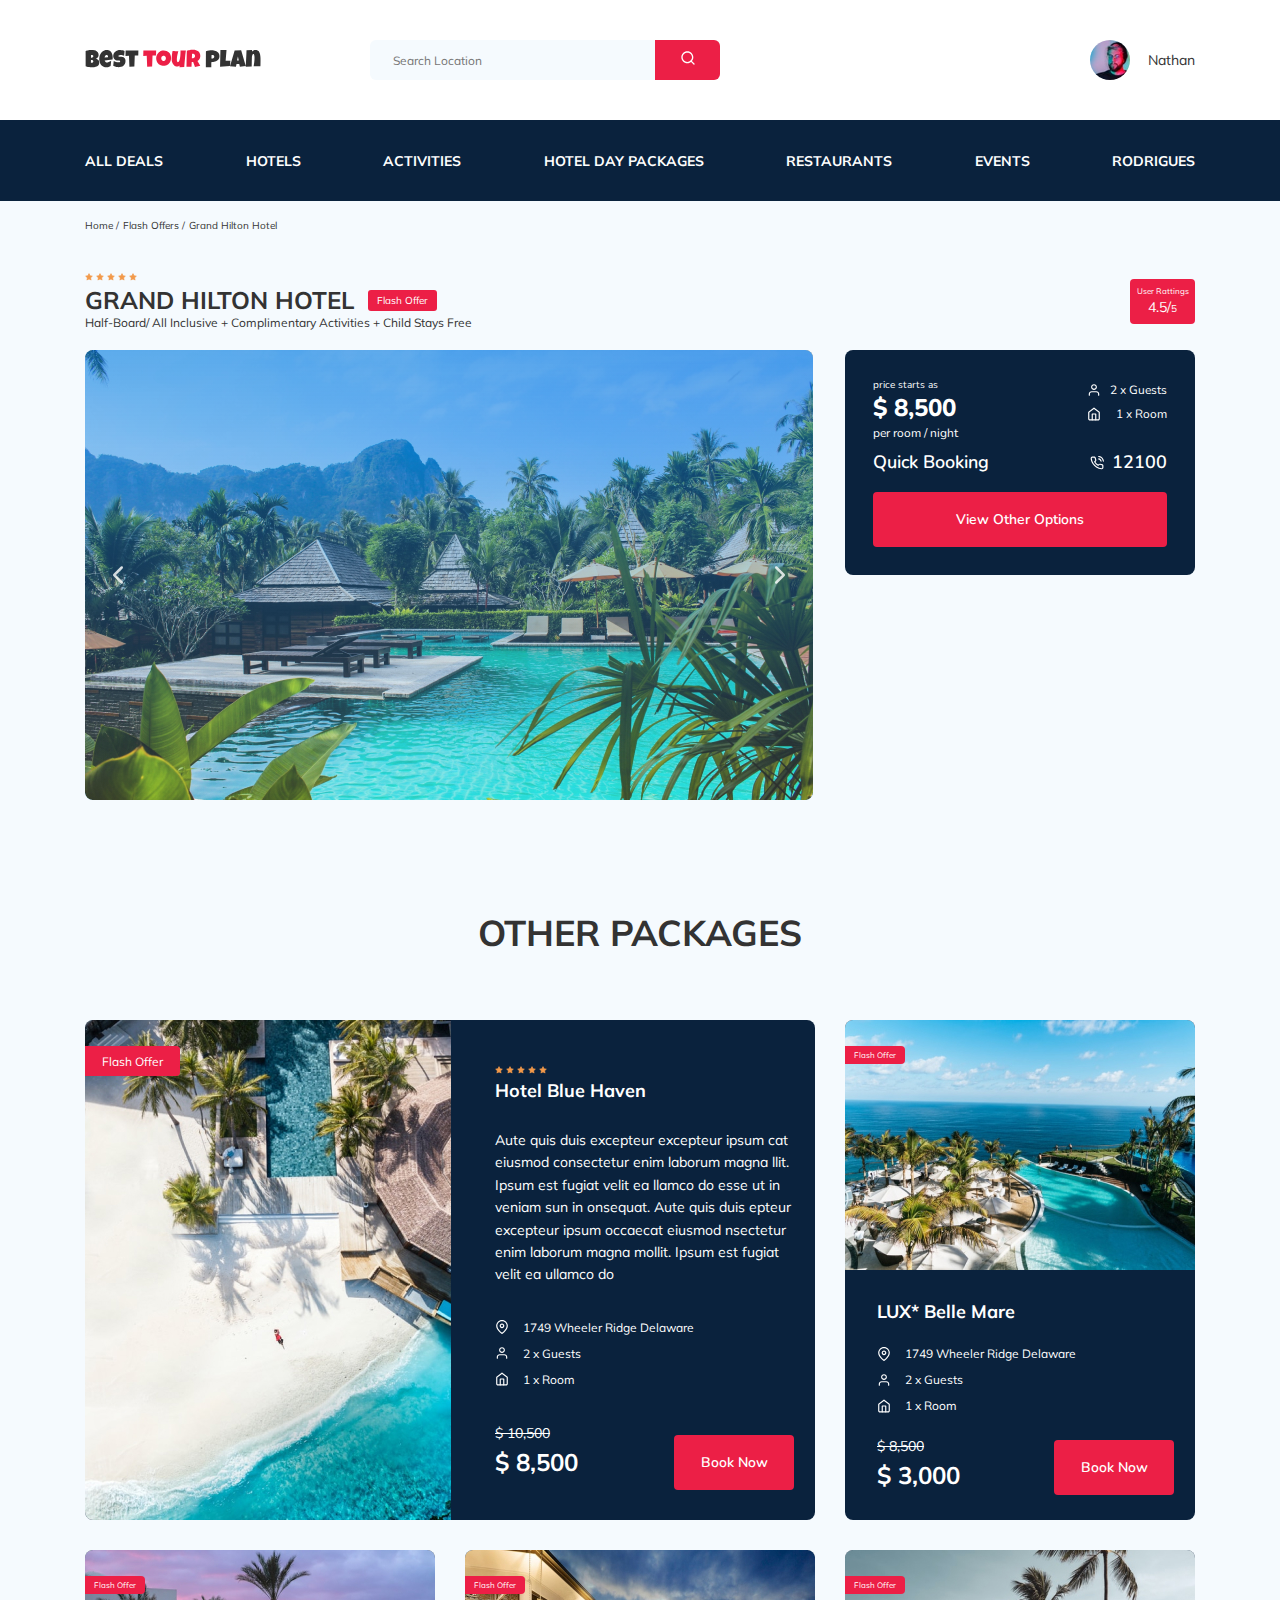
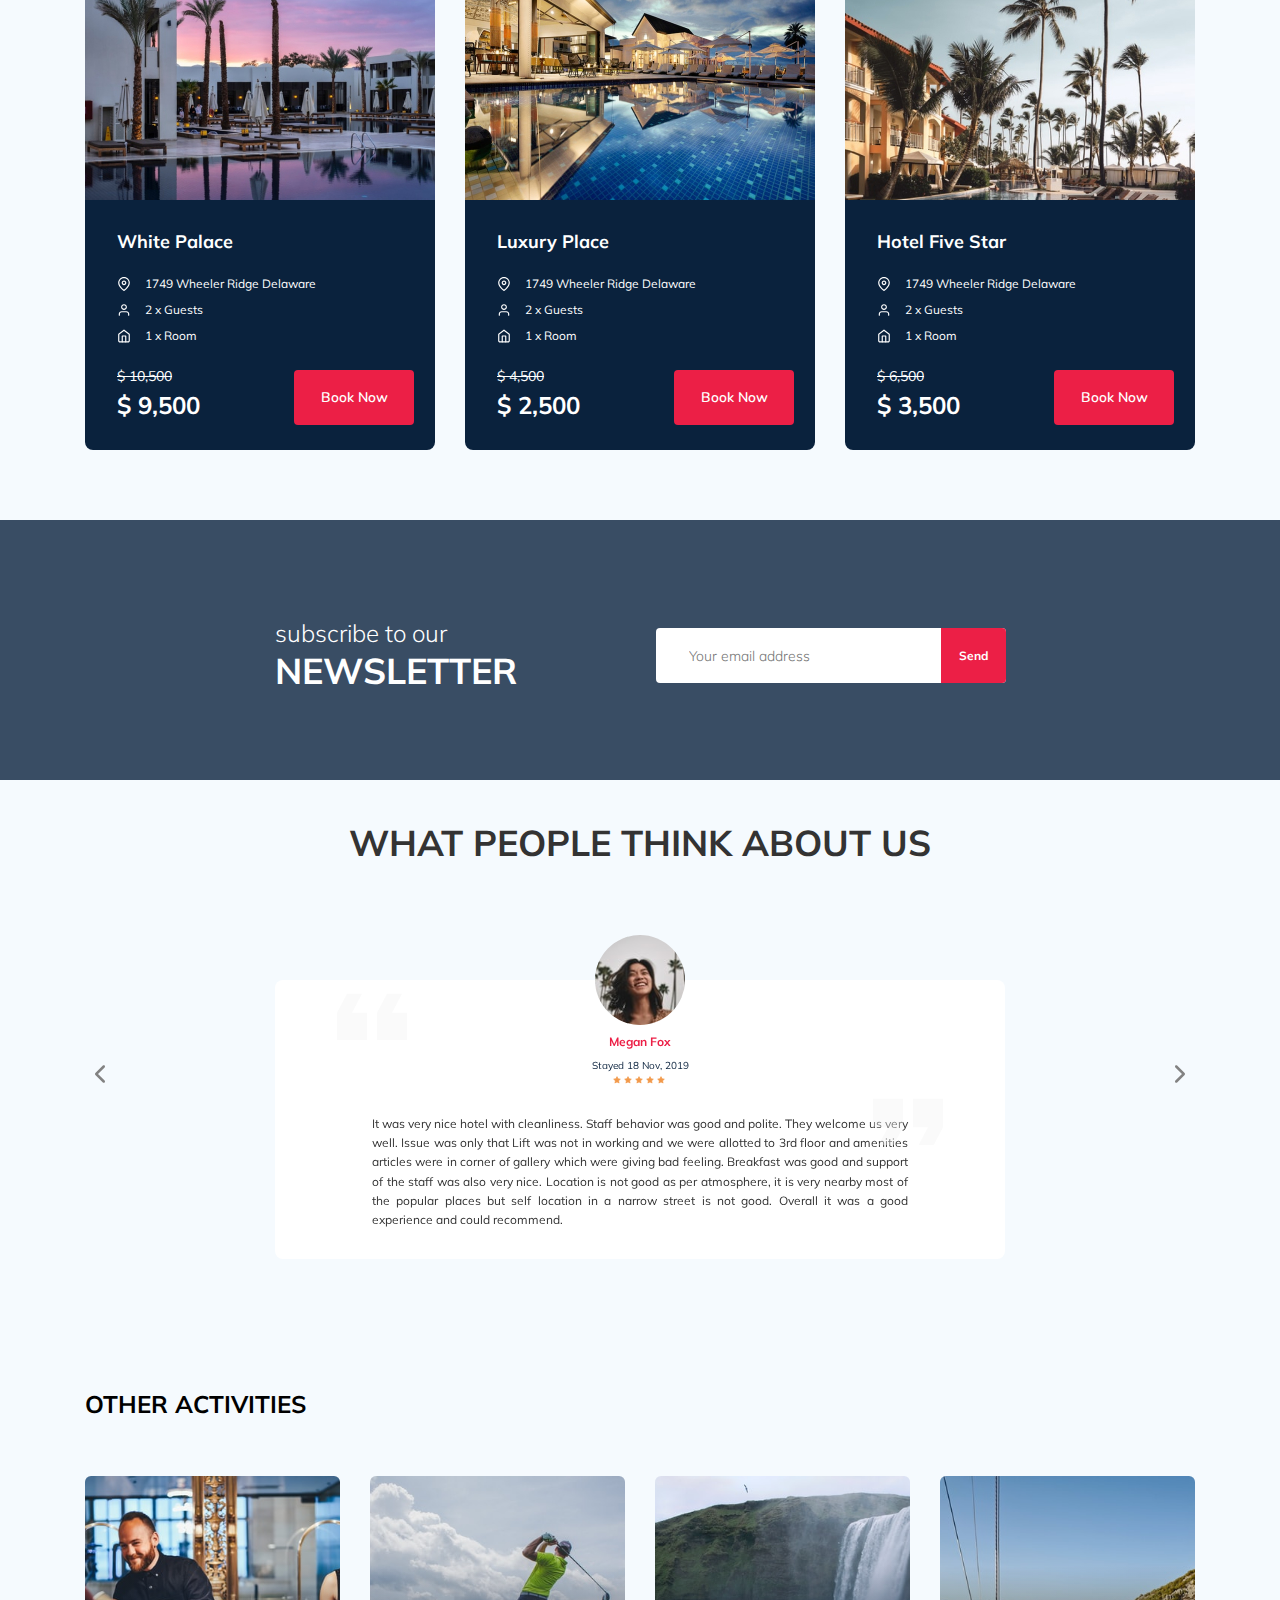
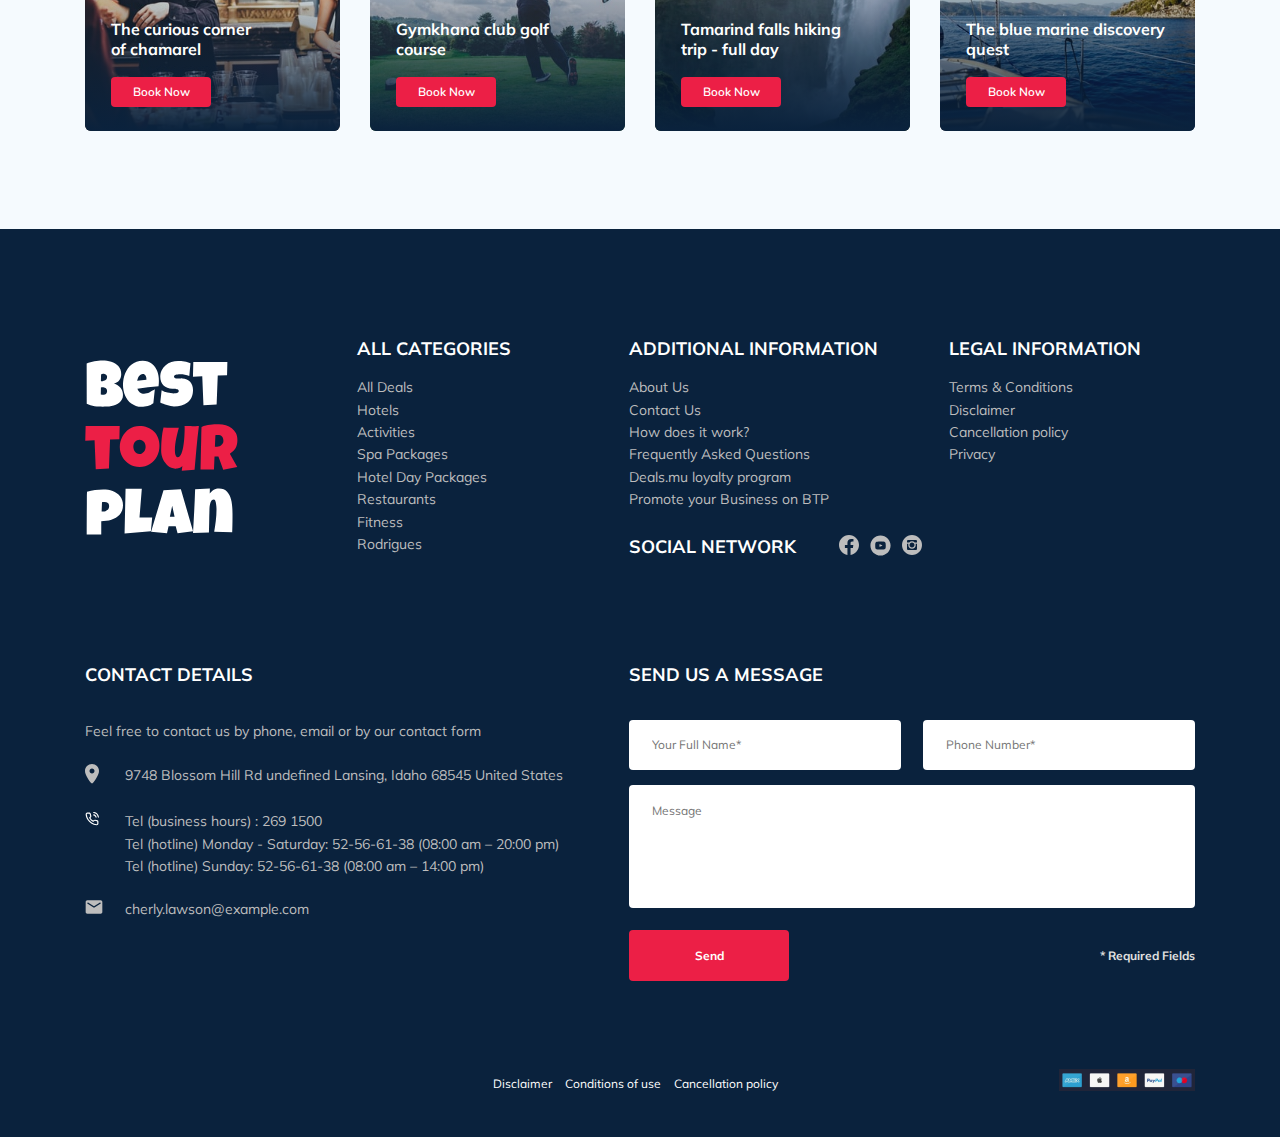
==== commit 29bea868: "fix: responsive for footer" ====
--- a/index.html
+++ b/index.html
@@ -607,6 +607,7 @@
         </div>
 
         <script src="js/jquery-3.6.0.min.js"></script>
+        <script src="js/jquery.validate.min.js"></script>
         <script src="js/swiper-bundle.min.js"></script>
         <script src="https://ajax.googleapis.com/ajax/libs/jquery/1.11.0/jquery.min.js"></script>
         <script src="js/parallax.min.js"></script>
--- a/css/style.css
+++ b/css/style.css
@@ -18,17 +18,6 @@
 
 img {
   max-width: 100%;
-}
-
-.input {
-  background-color: #ffffff;
-  border-radius: 4px;
-  border: none;
-  padding: 0 23px;
-  height: 50px;
-  font-size: 12px;
-  line-height: 15px;
-  color: #BDBDBD;
 }
 
 .message {
@@ -1028,10 +1017,10 @@
 .footer-wrapper {
   display: -ms-grid;
   display: grid;
-  grid-column-gap: 40px;
   grid-row-gap: 24px;
-  -ms-grid-columns: (minmax(250px, 1fr))[4];
-      grid-template-columns: repeat(4, minmax(250px, 1fr));
+  -ms-grid-columns: (minmax(min-content, 1fr))[4];
+      grid-template-columns: repeat(4, minmax(-webkit-min-content, 1fr));
+      grid-template-columns: repeat(4, minmax(min-content, 1fr));
   grid-auto-rows: minmax(40px, -webkit-min-content);
   grid-auto-rows: minmax(40px, min-content);
   -webkit-box-align: start;
@@ -1163,6 +1152,15 @@
 }
 
 .footer__input {
+  background-color: #ffffff;
+  border-radius: 4px;
+  border: none;
+  padding: 0 23px;
+  height: 50px;
+  font-size: 12px;
+  line-height: 15px;
+  color: #BDBDBD;
+  margin-bottom: 15px;
   -ms-flex-preferred-size: 48%;
       flex-basis: 48%;
 }
@@ -1171,7 +1169,6 @@
   -ms-flex-preferred-size: 100%;
       flex-basis: 100%;
   margin-bottom: 22px;
-  margin-top: 15px;
 }
 
 .footer__info {
@@ -1275,6 +1272,14 @@
 .modal__input {
   width: 100%;
   margin-bottom: 15px;
+  background-color: #ffffff;
+  border-radius: 4px;
+  border: none;
+  padding: 0 23px;
+  height: 50px;
+  font-size: 12px;
+  line-height: 15px;
+  color: #BDBDBD;
 }
 
 .modal__message {
@@ -1308,9 +1313,105 @@
   .packages-card__img_one {
     width: 50%;
   }
+  .footer__input {
+    -ms-flex-preferred-size: 100%;
+        flex-basis: 100%;
+  }
+}
+
+@media (max-width: 992px) {
+  .container, .newsletter-wrapper {
+    max-width: 700px;
+  }
+  .logo {
+    width: 132px;
+  }
+  .navbar-top {
+    padding-top: 30px;
+    padding-bottom: 30px;
+  }
+  .navbar__search {
+    margin-left: auto;
+  }
+  .navbar-menu__link {
+    font-size: 12px;
+    line-height: 15px;
+  }
+  .navbar-menu__list {
+    padding: 22px 14px;
+  }
+  .search__input {
+    width: 340px;
+  }
+  .hotel {
+    padding-bottom: 60px;
+  }
+  .hotel-grid {
+    -webkit-box-orient: vertical;
+    -webkit-box-direction: normal;
+        -ms-flex-direction: column;
+            flex-direction: column;
+  }
+  .hotel-right {
+    -webkit-box-orient: horizontal;
+    -webkit-box-direction: normal;
+        -ms-flex-direction: row;
+            flex-direction: row;
+  }
+  .booking {
+    width: 340px;
+    height: 210px;
+  }
+  .slider {
+    width: 100%;
+    margin-bottom: 30px;
+  }
+  .map {
+    width: 340px;
+    height: 210px;
+  }
+  .reviews {
+    padding-bottom: 60px;
+  }
+  .reviews-title {
+    font-size: 30px;
+    line-height: 38px;
+    margin-bottom: 50px;
+  }
+  .reviews-slider__item {
+    max-width: 580px;
+    padding: 0 62px 30px;
+  }
+  .activities {
+    padding-bottom: 70px;
+  }
+  .activities-wrapper {
+    -ms-flex-wrap: wrap;
+        flex-wrap: wrap;
+  }
+  .activities__card {
+    margin-bottom: 20px;
+  }
+  .card {
+    width: 340px;
+    height: 255px;
+  }
+  .packages-wrapper {
+    -ms-grid-columns: (1fr)[2];
+        grid-template-columns: repeat(2, 1fr);
+  }
+  .packages-title {
+    font-size: 30px;
+    line-height: 38px;
+    margin-bottom: 45px;
+  }
+  .footer {
+    padding-top: 73px;
+    padding-bottom: 33px;
+  }
   .footer-wrapper {
-    -ms-grid-columns: (1fr)[6];
-        grid-template-columns: repeat(6, 1fr);
+    -ms-grid-columns: (1fr)[7];
+        grid-template-columns: repeat(7, 1fr);
     grid-column-gap: 10px;
     grid-row-gap: 40px;
   }
@@ -1338,115 +1439,26 @@
     grid-column: span 2;
   }
   .footer__additional {
-    grid-column: span 2;
+    grid-column: span 3;
   }
   .footer__legal {
     grid-column: span 2;
+    padding-left: 0;
   }
   .footer__contact-details {
-    grid-column: span 3;
+    grid-column: span 5;
     -ms-grid-row: 3;
     grid-row: 3;
+    margin-top: 20px;
   }
   .footer__contact-form {
-    grid-column: span 3;
-    -ms-grid-row: 3;
-    grid-row: 3;
+    grid-column: span 5;
+    -ms-grid-row: 4;
+    grid-row: 4;
   }
   .footer__input {
-    -ms-flex-preferred-size: 100%;
-        flex-basis: 100%;
-  }
-}
-
-@media (max-width: 992px) {
-  .container, .newsletter-wrapper {
-    max-width: 700px;
-  }
-  .logo {
-    width: 132px;
-  }
-  .navbar-top {
-    padding-top: 30px;
-    padding-bottom: 30px;
-  }
-  .navbar__search {
-    margin-left: auto;
-  }
-  .navbar-menu__link {
-    font-size: 12px;
-    line-height: 15px;
-  }
-  .navbar-menu__list {
-    padding: 22px 14px;
-  }
-  .search__input {
-    width: 340px;
-  }
-  .hotel {
-    padding-bottom: 60px;
-  }
-  .hotel-grid {
-    -webkit-box-orient: vertical;
-    -webkit-box-direction: normal;
-        -ms-flex-direction: column;
-            flex-direction: column;
-  }
-  .hotel-right {
-    -webkit-box-orient: horizontal;
-    -webkit-box-direction: normal;
-        -ms-flex-direction: row;
-            flex-direction: row;
-  }
-  .booking {
-    width: 340px;
-    height: 210px;
-  }
-  .slider {
-    width: 100%;
-    margin-bottom: 30px;
-  }
-  .map {
-    width: 340px;
-    height: 210px;
-  }
-  .reviews {
-    padding-bottom: 60px;
-  }
-  .reviews-title {
-    font-size: 30px;
-    line-height: 38px;
-    margin-bottom: 50px;
-  }
-  .reviews-slider__item {
-    max-width: 580px;
-    padding: 0 62px 30px;
-  }
-  .activities {
-    padding-bottom: 70px;
-  }
-  .activities-wrapper {
-    -ms-flex-wrap: wrap;
-        flex-wrap: wrap;
-  }
-  .activities__card {
-    margin-bottom: 20px;
-  }
-  .card {
-    width: 340px;
-    height: 255px;
-  }
-  .packages-wrapper {
-    -ms-grid-columns: (1fr)[2];
-        grid-template-columns: repeat(2, 1fr);
-  }
-  .packages-title {
-    font-size: 30px;
-    line-height: 38px;
-    margin-bottom: 45px;
-  }
-  .footer {
-    padding-top: 73px;
+    -ms-flex-preferred-size: 48%;
+        flex-basis: 48%;
   }
   .footer-bottom__links {
     text-align: left;
@@ -1671,135 +1683,13 @@
     grid-gap: 20px;
   }
   .footer {
-    padding-bottom: 33px;
-  }
-  .footer__contact-details {
-    grid-column: span 6;
-    -ms-grid-row: 3;
-    grid-row: 3;
-  }
-  .footer__contact-form {
-    grid-column: span 5;
-    -ms-grid-row: 4;
-    grid-row: 4;
-  }
-  .footer__input {
-    -ms-flex-preferred-size: 48%;
-        flex-basis: 48%;
-  }
-  .footer__legal {
-    padding-left: 30px;
-  }
-  .modal__dialog {
-    padding: 23px 58px;
-  }
-  .modal__button {
-    width: 100%;
-  }
-}
-
-@media (max-width: 576px) {
-  .container, .newsletter-wrapper {
-    width: 87%;
-  }
-  .logo {
-    width: 99px;
-  }
-  .navbar-top {
-    padding-top: 26px;
-    padding-bottom: 26px;
-  }
-  .search__input {
-    width: 243px;
-  }
-  .slider {
-    height: 180px;
-  }
-  .hotel-info {
-    padding-bottom: 38px;
-  }
-  .hotel__slider {
-    margin-bottom: 20px;
-  }
-  .hotel-right {
-    min-height: 403px;
-  }
-  .map {
-    height: 173px;
-  }
-  .newsletter {
-    padding: 76px 0 83px 0;
-  }
-  .newsletter-title {
-    font-size: 20px;
-    line-height: 25px;
-  }
-  .newsletter-title__strong {
-    font-size: 30px;
-    line-height: 38px;
-  }
-  .newsletter__subscribe {
-    width: 100%;
-  }
-  .reviews {
-    padding-bottom: 30px;
-  }
-  .reviews-title {
-    font-size: 18px;
-    line-height: 23px;
-    margin-bottom: 42px;
-  }
-  .card {
-    width: 100%;
-  }
-  .activities {
-    padding-top: 30px;
-  }
-  .activities__title {
-    font-size: 18px;
-    line-height: 23px;
-    margin-bottom: 36px;
-  }
-  .activities__card_first {
-    -webkit-box-ordinal-group: -1;
-        -ms-flex-order: -2;
-            order: -2;
-  }
-  .activities__card_second {
-    -webkit-box-ordinal-group: 0;
-        -ms-flex-order: -1;
-            order: -1;
-  }
-  .packages {
-    padding-bottom: 50px;
-  }
-  .packages-title {
-    font-size: 18px;
-    line-height: 23px;
-    margin-bottom: 37px;
-  }
-  .packages-card {
-    -ms-grid-column: 1;
-    -ms-grid-column-span: 2;
-    grid-column: 1 / 3;
-  }
-  .packages-card__right {
-    padding: 30px 21px 30px 32px;
-  }
-  .packages-card__about {
-    margin-top: 0;
-    margin-bottom: 23px;
-  }
-  .packages-card__oldprice_one {
-    margin-top: 24px;
-  }
-  .footer {
     padding: 69px 0 21px 0;
   }
   .footer-wrapper {
     -ms-grid-columns: 1fr;
         grid-template-columns: 1fr;
     grid-row-gap: 30px;
+    grid-column-gap: 0;
   }
   .footer__logo {
     -ms-grid-row: 1;
@@ -1879,6 +1769,109 @@
     padding-right: 50px;
     margin-bottom: 15px;
   }
+  .modal__dialog {
+    padding: 23px 58px;
+  }
+  .modal__button {
+    width: 100%;
+  }
+}
+
+@media (max-width: 576px) {
+  .container, .newsletter-wrapper {
+    width: 87%;
+  }
+  .logo {
+    width: 99px;
+  }
+  .navbar-top {
+    padding-top: 26px;
+    padding-bottom: 26px;
+  }
+  .search__input {
+    width: 243px;
+  }
+  .slider {
+    height: 180px;
+  }
+  .hotel-info {
+    padding-bottom: 38px;
+  }
+  .hotel__slider {
+    margin-bottom: 20px;
+  }
+  .hotel-right {
+    min-height: 403px;
+  }
+  .map {
+    height: 173px;
+  }
+  .newsletter {
+    padding: 76px 0 83px 0;
+  }
+  .newsletter-title {
+    font-size: 20px;
+    line-height: 25px;
+  }
+  .newsletter-title__strong {
+    font-size: 30px;
+    line-height: 38px;
+  }
+  .newsletter__subscribe {
+    width: 100%;
+  }
+  .reviews {
+    padding-bottom: 30px;
+  }
+  .reviews-title {
+    font-size: 18px;
+    line-height: 23px;
+    margin-bottom: 42px;
+  }
+  .card {
+    width: 100%;
+  }
+  .activities {
+    padding-top: 30px;
+  }
+  .activities__title {
+    font-size: 18px;
+    line-height: 23px;
+    margin-bottom: 36px;
+  }
+  .activities__card_first {
+    -webkit-box-ordinal-group: -1;
+        -ms-flex-order: -2;
+            order: -2;
+  }
+  .activities__card_second {
+    -webkit-box-ordinal-group: 0;
+        -ms-flex-order: -1;
+            order: -1;
+  }
+  .packages {
+    padding-bottom: 50px;
+  }
+  .packages-title {
+    font-size: 18px;
+    line-height: 23px;
+    margin-bottom: 37px;
+  }
+  .packages-card {
+    -ms-grid-column: 1;
+    -ms-grid-column-span: 2;
+    grid-column: 1 / 3;
+  }
+  .packages-card__right {
+    padding: 30px 21px 30px 32px;
+  }
+  .packages-card__about {
+    margin-top: 0;
+    margin-bottom: 23px;
+  }
+  .packages-card__oldprice_one {
+    margin-top: 24px;
+  }
   .modal__overlay {
     display: none;
   }
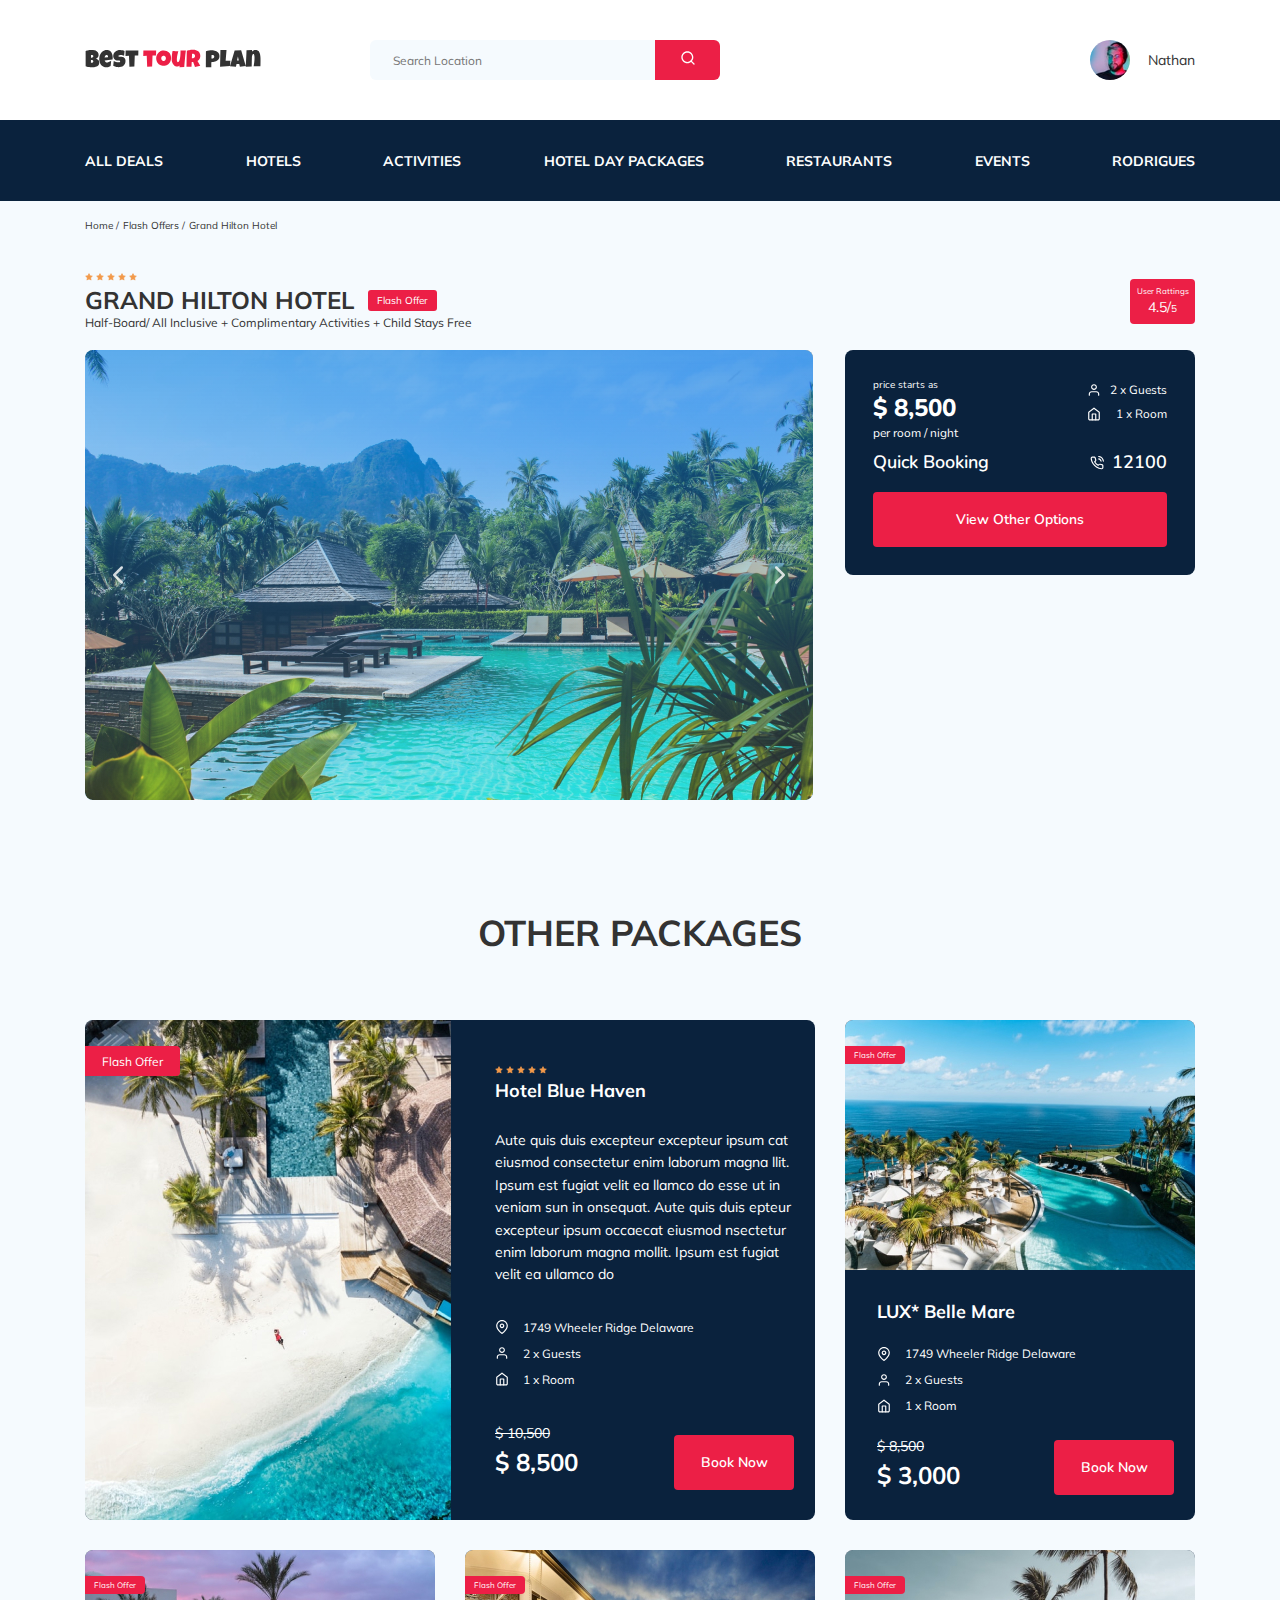
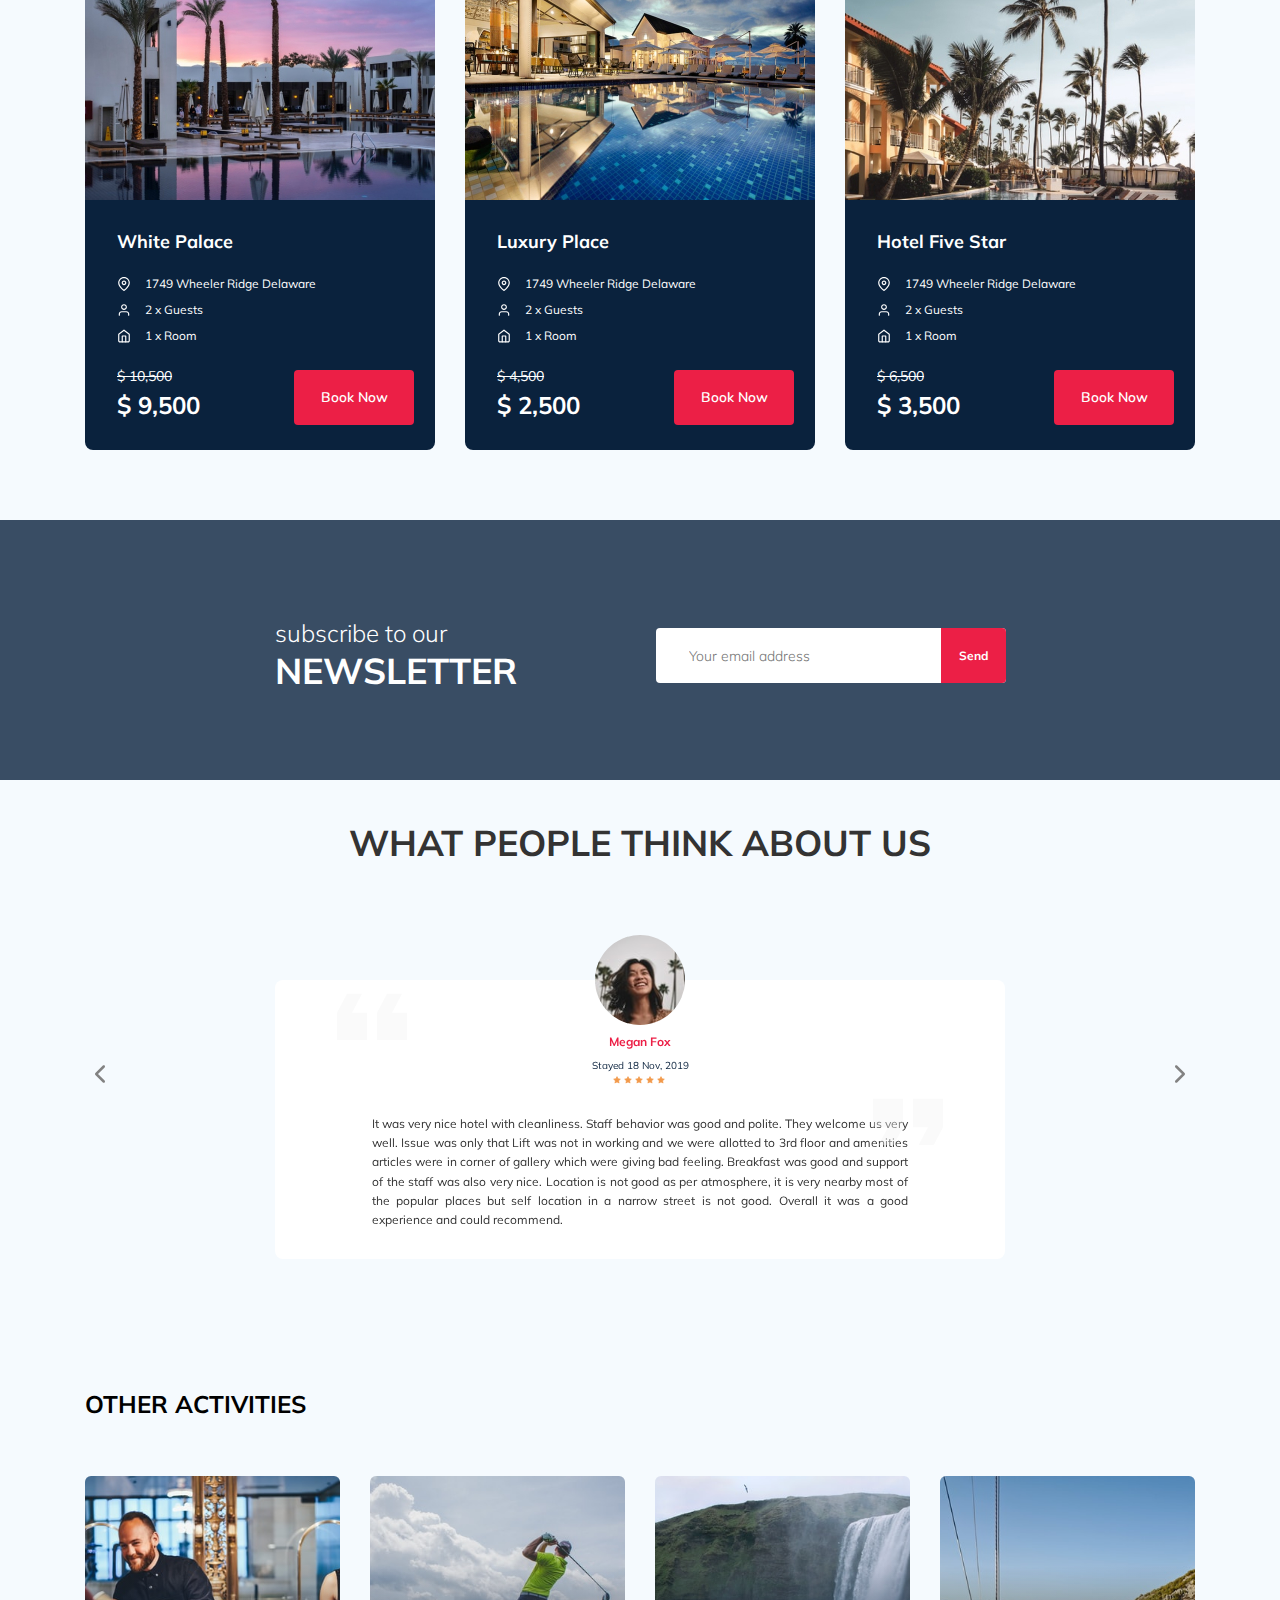
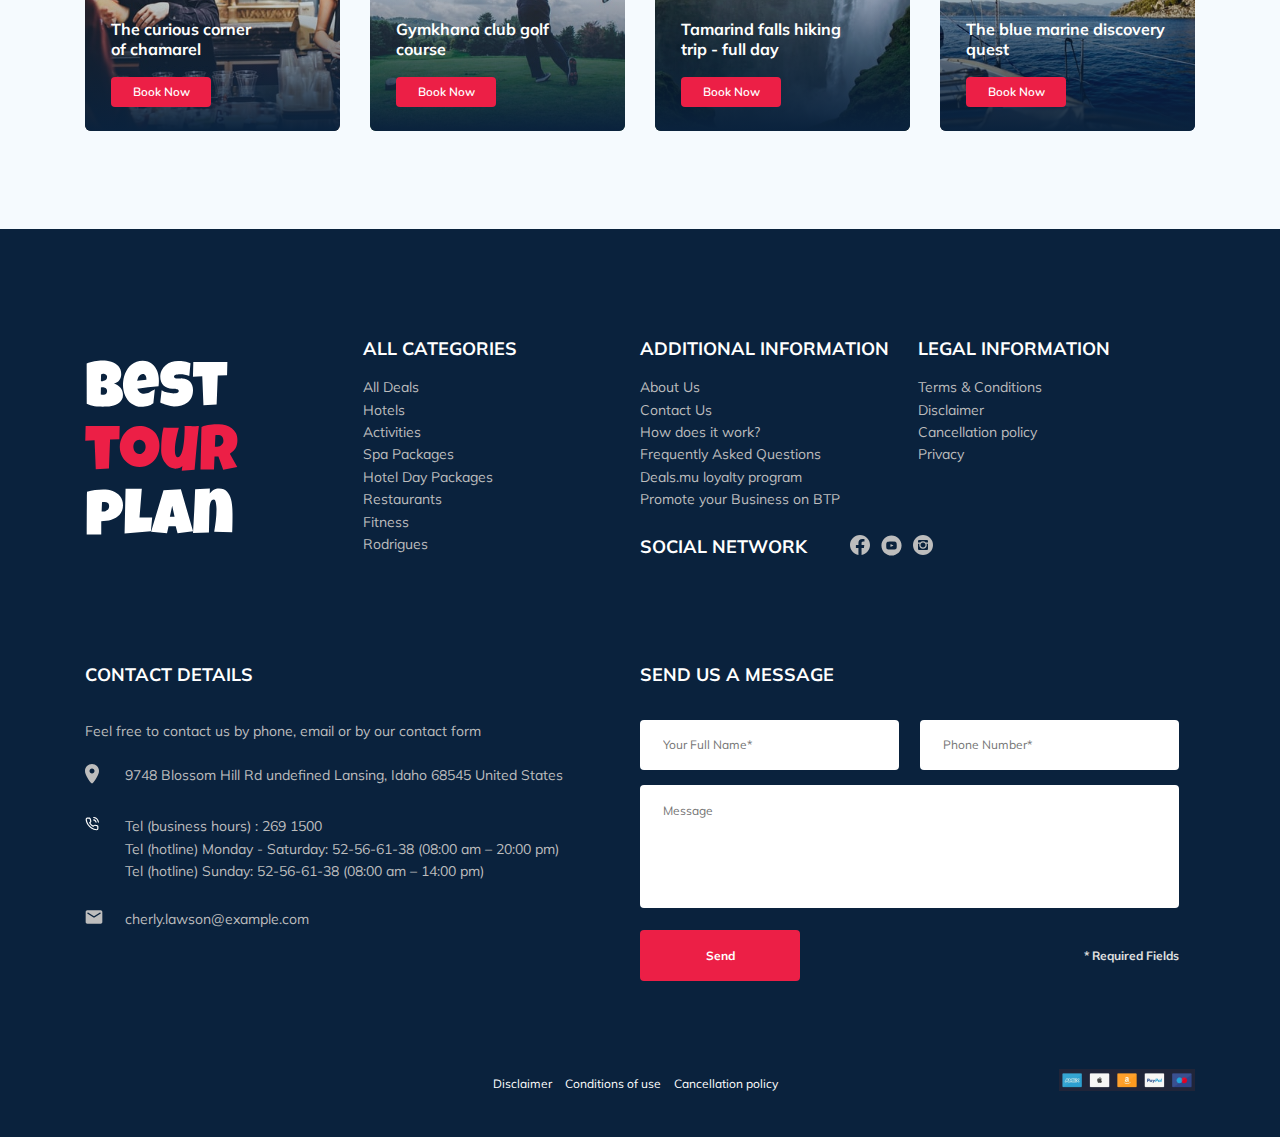
==== commit 4520e343: "fix responsive for footer, links and logo" ====
--- a/index.html
+++ b/index.html
@@ -14,7 +14,7 @@
         <header class="navbar navbar_fixed">
             <div class="container">
                 <div class="navbar-top">
-                    <a href="#" class="logo">
+                    <a href="index.html" class="logo">
                         <img src="img/horizontal-logo.svg" alt="Logo: Best Tour Plan" class="logo__image">
                     </a>
                     <form action="#" class="search navbar__search navbar__search_hidden">
@@ -121,7 +121,7 @@
                         <!-- Slider main container -->
                         <div class="swiper hotel-slider">
                             <!-- Additional required wrapper -->
-                            <div class="swiper-wrapper">
+                            <div class="swiper-wrapper hotel-slider__wrapper">
                             <!-- Slides -->
                                 <div class="swiper-slide hotel-slider__item">
                                     <img class="hotel-slider__img" src="img/slide-1.jpg" alt="slide">
@@ -444,7 +444,7 @@
         <footer class="footer">
             <div class="container">
                 <div class="footer-wrapper">
-                    <a href="#" class="logo footer__logo">
+                    <a href="index.html" class="logo footer__logo">
                         <img src="img/vertical-logo.svg" alt="Logo: Best Tour Plan" class="logo__image">
                     </a>
 
@@ -505,13 +505,13 @@
                     <div class="footer__social-network">
                         <h3 class="footer__title footer__title_inline">Social Network</h3>
                         <div class="footer__social-links">
-                            <a href="#" class="footer__link">
+                            <a href="https://www.facebook.com/" target="_blank" class="footer__link">
                                 <img src="img/facebook.svg" alt="Icon: facebook">
                             </a>
-                            <a href="#" class="footer__link">
+                            <a href="https://www.youtube.com/" target="_blank" class="footer__link">
                                 <img src="img/youtube.svg" alt="Icon: youtube">
                             </a>
-                            <a href="#" class="footer__link">
+                            <a href="https://www.instagram.com/" target="_blank" class="footer__link">
                                 <img src="img/instagram.svg" alt="Icon: instagram">
                             </a>
                         </div>
@@ -547,19 +547,23 @@
                                 </div>
                                 9748 Blossom Hill Rd undefined Lansing, Idaho 68545 United States 
                             </li>
-                            <li class="footer__item footer__item_mb">
+                            <li class="footer__item">
                                 <div class="footer__icon-wrapper">
                                     <img class="footer__icon" src="img/phone-call.svg" alt="Icon: phone">
                                 </div>
-                                Tel (business hours) : 269 1500 <br>
-                                Tel (hotline) Monday - Saturday: 52-56-61-38 (08:00 am – 20:00 pm) <br>
-                                Tel (hotline) Sunday: 52-56-61-38 (08:00 am – 14:00 pm)
+                                <a class="footer__tel" href="tel:2691500">Tel (business hours) : 269&nbsp;1500 <br></a>
+                            </li>
+                            <li class="footer__item footer__item_ml">
+                                <a href="tel:52566138" class="footer__tel">Tel (hotline) Monday - Saturday: 52&#8209;56&#8209;61&#8209;38 (08:00 am – 20:00 pm) <br></a>
+                            </li>
+                            <li class="footer__item footer__item_mb footer__item_ml">
+                                <a href="tel:52566138" class="footer__tel">Tel (hotline) Sunday: 52&#8209;56&#8209;61&#8209;38 (08:00 am – 14:00 pm)</a>
                             </li>
                             <li class="footer__item footer__item_mb">
                                 <div class="footer__icon-wrapper">
                                     <img class="footer__icon" src="img/email.svg" alt="Icon: email">
                                 </div>
-                                cherly.lawson@example.com
+                                <a class="footer__mail" href="mailto:cherly.lawson@example.com">cherly.lawson@example.com</a>
                             </li>
                         </ul>
                     </div>
--- a/css/style.css
+++ b/css/style.css
@@ -44,6 +44,7 @@
   line-height: 15px;
   color: #ffffff;
   border: none;
+  cursor: pointer;
 }
 
 .navbar {
@@ -283,7 +284,11 @@
   height: 100%;
   background: -webkit-gradient(linear, left top, left bottom, from(rgba(0, 122, 223, 0.6)), to(rgba(255, 255, 255, 0.16)));
   background: linear-gradient(180deg, rgba(0, 122, 223, 0.6) 0%, rgba(255, 255, 255, 0.16) 100%);
-  z-index: 10;
+  z-index: 23;
+}
+
+.hotel-slider__wrapper {
+  z-index: 22;
 }
 
 .stars {
@@ -342,7 +347,7 @@
   top: 50%;
   -webkit-transform: translateY(-50%);
           transform: translateY(-50%);
-  z-index: 20;
+  z-index: 24;
   width: 30px;
   height: 30px;
   border: none;
@@ -1046,7 +1051,8 @@
 }
 
 .footer__legal {
-  padding-left: 48px;
+  -ms-grid-column-align: end;
+      justify-self: end;
 }
 
 .footer__social-network {
@@ -1081,6 +1087,7 @@
 
 .footer__contact-form {
   grid-column: span 2;
+  max-width: 539px;
 }
 
 .footer__form {
@@ -1133,7 +1140,11 @@
 }
 
 .footer__item_mb {
-  margin-bottom: 20px;
+  margin-bottom: 25px;
+}
+
+.footer__item_ml {
+  margin-left: 40px;
 }
 
 .footer__icon-wrapper {
@@ -1202,6 +1213,18 @@
   bottom: 0;
 }
 
+.footer__tel {
+  font-size: 14px;
+  line-height: 160%;
+  color: inherit;
+}
+
+.footer__mail {
+  font-size: 14px;
+  line-height: 160%;
+  color: inherit;
+}
+
 .modal {
   position: relative;
   visibility: hidden;
@@ -1295,6 +1318,13 @@
   color: #E0E0E0;
 }
 
+@media (max-width: 1440px) {
+  .footer__legal {
+    -ms-grid-column-align: start;
+        justify-self: start;
+  }
+}
+
 @media (max-width: 1200px) {
   .container {
     max-width: 960px;
@@ -1316,6 +1346,9 @@
   .footer__input {
     -ms-flex-preferred-size: 100%;
         flex-basis: 100%;
+  }
+  .footer__legal {
+    padding-left: 0;
   }
 }
 
@@ -1452,13 +1485,18 @@
     margin-top: 20px;
   }
   .footer__contact-form {
-    grid-column: span 5;
+    grid-column: span 6;
     -ms-grid-row: 4;
     grid-row: 4;
+    max-width: 539px;
   }
   .footer__input {
     -ms-flex-preferred-size: 48%;
         flex-basis: 48%;
+    max-width: 255px;
+  }
+  .footer-bottom {
+    margin-top: 63px;
   }
   .footer-bottom__links {
     text-align: left;
@@ -1506,6 +1544,7 @@
     right: 0;
     bottom: 0;
     top: 70px;
+    overflow: auto;
   }
   .navbar-menu__list {
     -webkit-box-orient: vertical;
@@ -1744,14 +1783,10 @@
   .footer__input {
     -ms-flex-preferred-size: 100%;
         flex-basis: 100%;
+    max-width: 100%;
   }
   .footer__title_mb {
     margin-bottom: 15px;
-  }
-  .footer__button {
-    -webkit-box-ordinal-group: 2;
-        -ms-flex-order: 1;
-            order: 1;
   }
   .footer-bottom {
     margin-top: 30px;
@@ -1768,6 +1803,12 @@
   .footer__info {
     padding-right: 50px;
     margin-bottom: 15px;
+  }
+  .footer__icon-wrapper {
+    min-width: 24px;
+  }
+  .footer__item_ml {
+    margin-left: 24px;
   }
   .modal__dialog {
     padding: 23px 58px;
@@ -1901,5 +1942,10 @@
   .modal__button {
     min-width: 144px;
   }
+  .footer__button {
+    -webkit-box-ordinal-group: 2;
+        -ms-flex-order: 1;
+            order: 1;
+  }
 }
 /*# sourceMappingURL=style.css.map */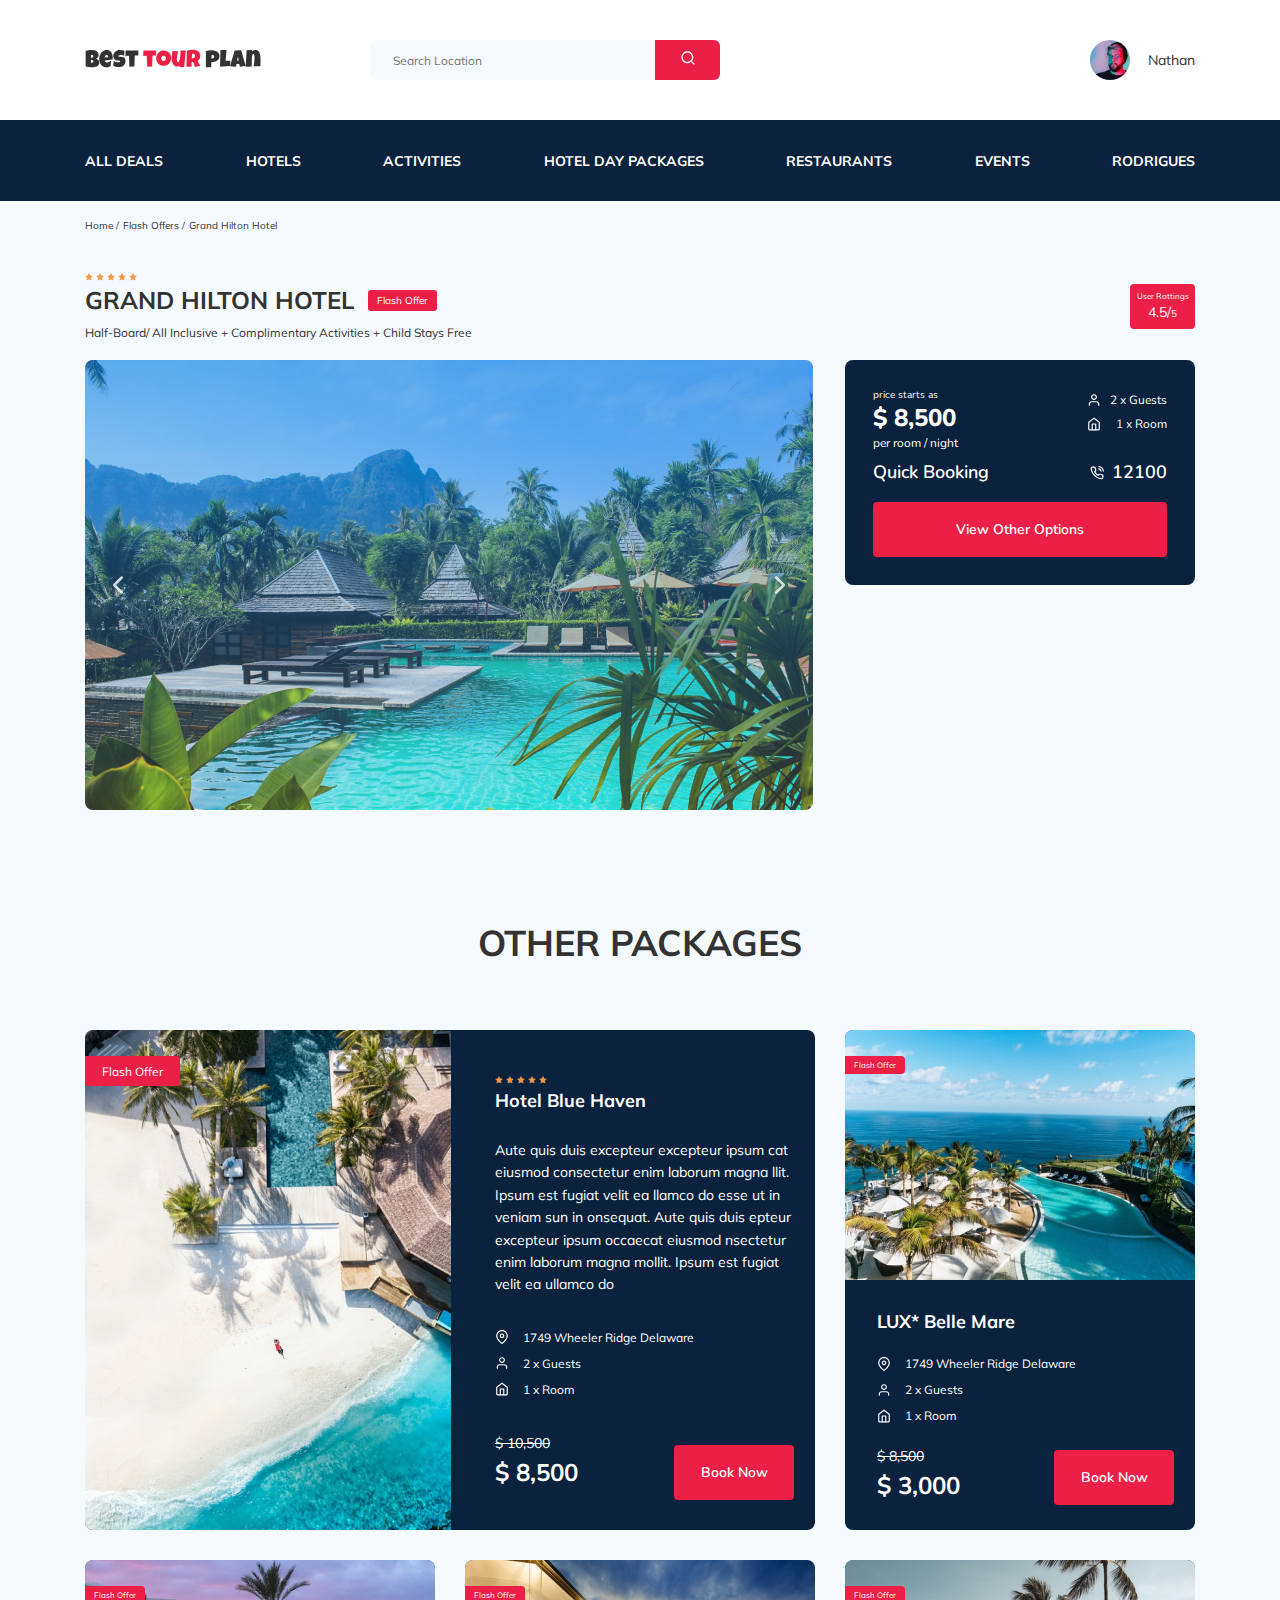
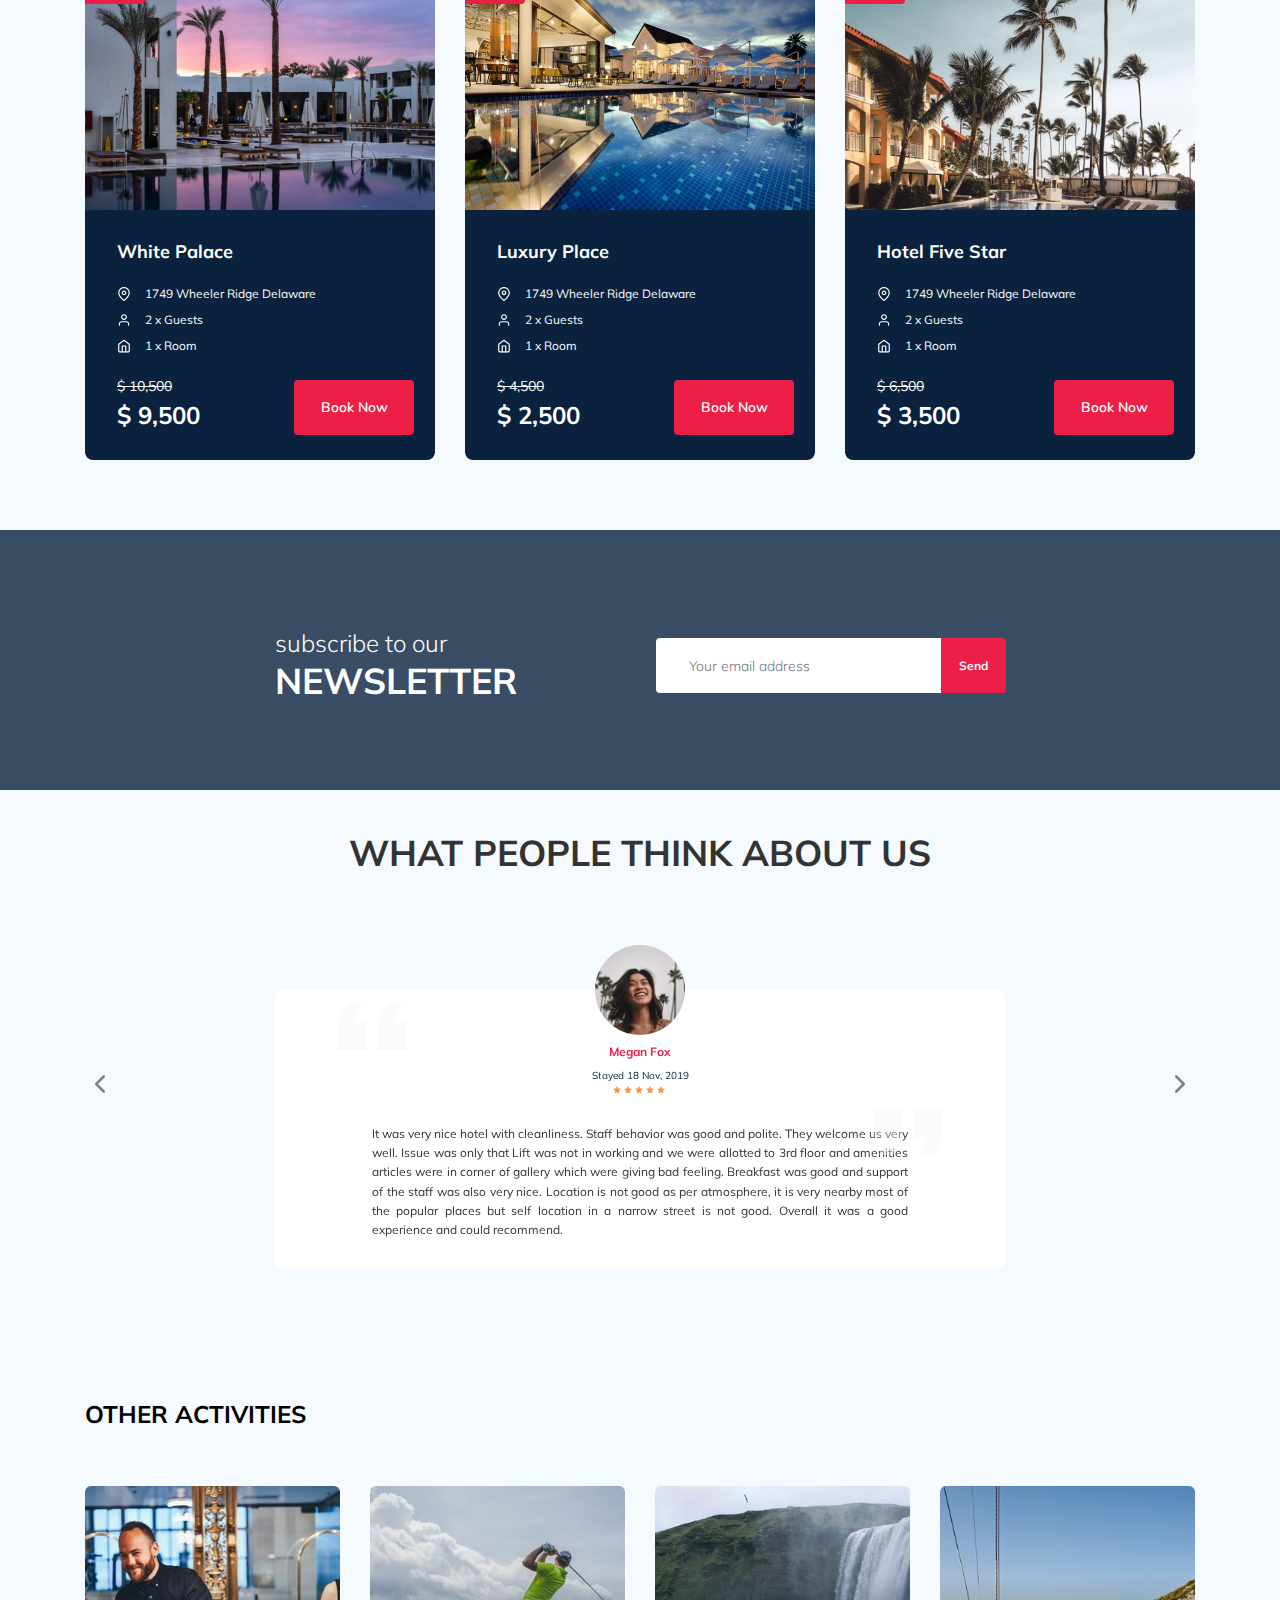
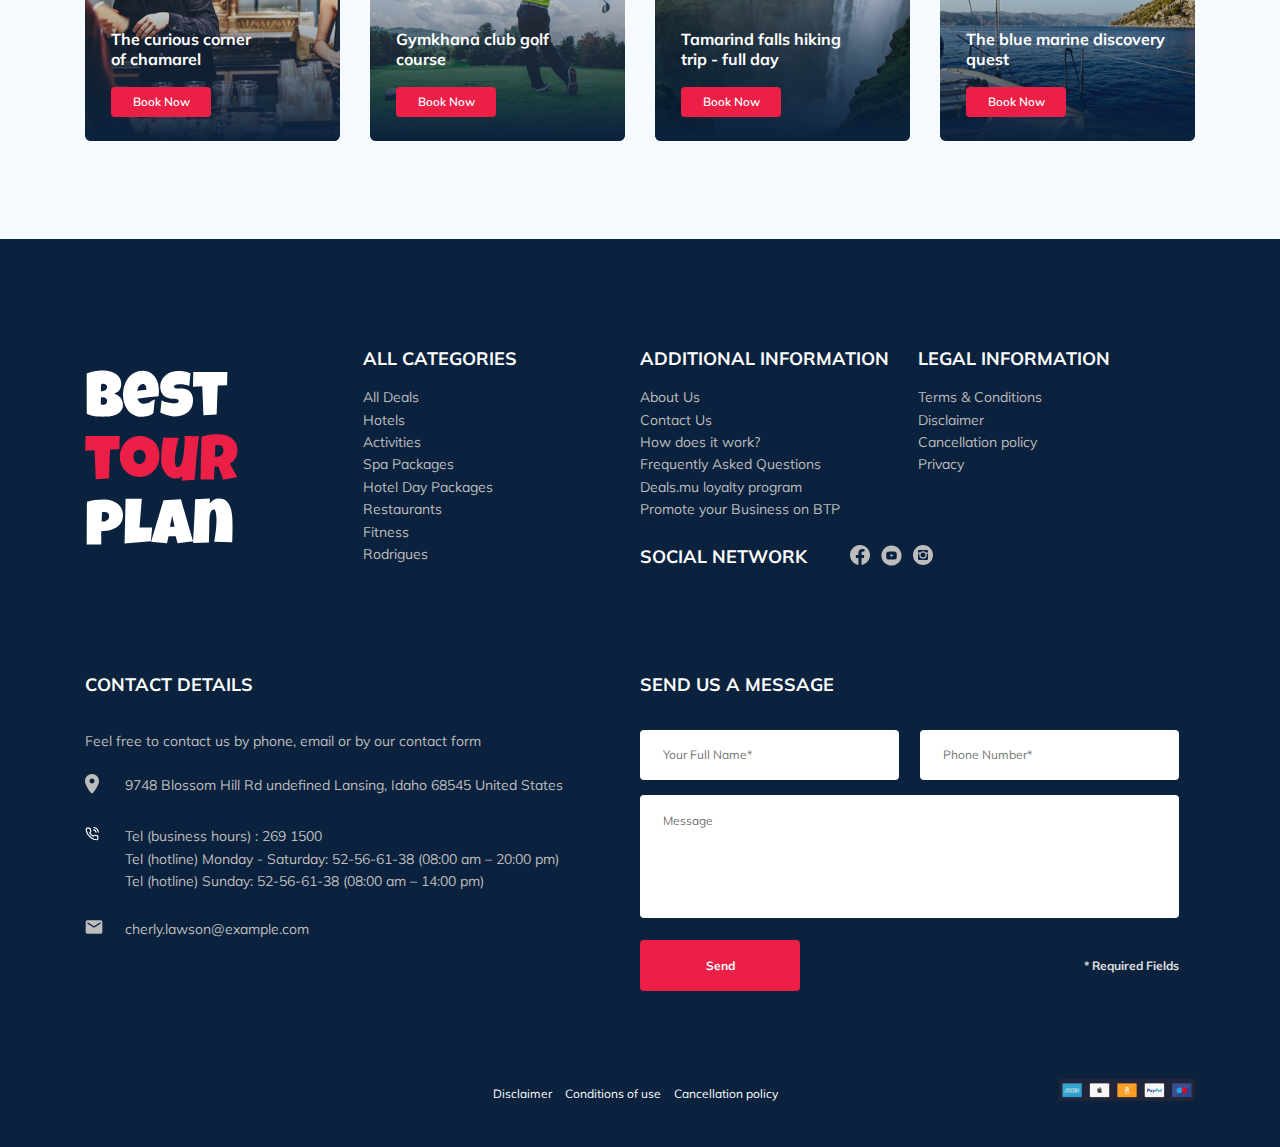
==== commit 244c9ca9: "create: form validation and phone number mask" ====
--- a/index.html
+++ b/index.html
@@ -328,9 +328,11 @@
                     <span class="newsletter-title__strong">Newsletter</span>
                 </h2>
 
-                <form action="send.php" method="POST" class="subscribe newsletter__subscribe">
-                    <input name="email" type="email" class="subscribe__input" placeholder="Your email address">
+                <form action="send.php" method="POST" class="form subscribe newsletter__subscribe">
                     <button class="subscribe__button">Send</button>
+                    <div class="subscribe__input-group">
+                        <input name="email" required type="email" class="subscribe__input" placeholder="Your email address">
+                    </div>
                 </form>
             </div>
         </section>
@@ -570,9 +572,13 @@
 
                     <div class="footer__contact-form">
                         <h3 class="footer__title footer__title_mb">Send us a message</h3>
-                        <form action="send.php" method="POST" class="footer__form">
-                            <input name="name" type="text" class="input footer__input" placeholder="Your Full Name*">
-                            <input name="phone" type="tel" class="input footer__input" placeholder="Phone Number*">
+                        <form action="send.php" method="POST" class="form footer__form">
+                            <div class="footer__input-group">
+                                <input name="name" required minlength="2" type="text" class="input footer__input" placeholder="Your Full Name*">
+                            </div>
+                            <div class="footer__input-group">
+                                <input name="phone" required type="tel" class="input footer__input phone" placeholder="Phone Number*">
+                            </div>
                             <textarea name="message" class="message footer__message" placeholder="Message"></textarea>
                             <button class="button footer__button" type="submit">Send</button>
                             <span class="footer__info">* Required Fields</span>
@@ -599,10 +605,10 @@
                 </div>
 
                 <h3 class="modal__title modal__title_mb">Booking</h3>
-                <form action="send.php" method="POST" class="modal__form">
-                    <input name="name" type="text" class="input modal__input" placeholder="Your Full Name*">
-                    <input name="phone" type="tel" class="input modal__input" placeholder="Phone Number*">
-                    <input name="email" type="email" class="input modal__input" placeholder="Email*">
+                <form action="send.php" method="POST" class="form modal__form">
+                    <input name="name" required minlength="2" type="text" class="input modal__input" placeholder="Your Full Name*">
+                    <input name="phone" required type="tel" class="input modal__input phone" placeholder="Phone Number*">
+                    <input name="email" required type="email" class="input modal__input" placeholder="Email*">
                     <textarea name="message" class="message modal__message" placeholder="Message"></textarea>
                     <button class="button modal__button" type="submit">Send</button>
                     <span class="modal__info">* Required Fields</span>
@@ -611,10 +617,11 @@
         </div>
 
         <script src="js/jquery-3.6.0.min.js"></script>
-        <script src="js/jquery.validate.min.js"></script>
         <script src="js/swiper-bundle.min.js"></script>
         <script src="https://ajax.googleapis.com/ajax/libs/jquery/1.11.0/jquery.min.js"></script>
         <script src="js/parallax.min.js"></script>
+        <script src="js/jquery.validate.min.js"></script>
+        <script src="js/jquery.mask.min.js"></script>
         <script src="js/script.js"></script>
     </body>
 </html>--- a/css/style.css
+++ b/css/style.css
@@ -47,6 +47,10 @@
   cursor: pointer;
 }
 
+.invalid {
+  color: #EC1F46;
+}
+
 .navbar {
   background-color: #fff;
 }
@@ -135,6 +139,7 @@
   height: 100%;
   border: none;
   background-color: #EC1F46;
+  cursor: pointer;
 }
 
 .user {
@@ -237,6 +242,7 @@
   font-size: 12px;
   line-height: 15px;
   margin: 0;
+  margin-top: 10px;
 }
 
 .hotel-grid {
@@ -289,6 +295,14 @@
 
 .hotel-slider__wrapper {
   z-index: 22;
+}
+
+.hotel-back {
+  margin-top: 20px;
+  display: block;
+  max-width: 160px;
+  text-align: center;
+  cursor: pointer;
 }
 
 .stars {
@@ -562,32 +576,43 @@
 }
 
 .subscribe {
-  position: relative;
   width: 350px;
+  overflow: hidden;
+  display: -webkit-box;
+  display: -ms-flexbox;
+  display: flex;
+  border-radius: 4px;
+}
+
+.subscribe__input {
+  width: 285px;
   height: 55px;
-  border-radius: 4px;
-  overflow: hidden;
-}
-
-.subscribe__input {
-  position: absolute;
-  width: 100%;
-  height: 100%;
   border: none;
   padding-left: 33px;
-  padding-right: 75px;
+  padding-right: 10px;
   font-size: 14px;
   line-height: 18px;
   font-weight: 300;
   color: #BDBDBD;
 }
 
+.subscribe__input-group {
+  display: -webkit-box;
+  display: -ms-flexbox;
+  display: flex;
+  -webkit-box-orient: vertical;
+  -webkit-box-direction: normal;
+      -ms-flex-direction: column;
+          flex-direction: column;
+  width: 285px;
+}
+
 .subscribe__button {
-  position: absolute;
-  right: 0;
-  top: 0;
-  height: 100%;
-  min-width: 65px;
+  -webkit-box-ordinal-group: 2;
+      -ms-flex-order: 1;
+          order: 1;
+  width: 65px;
+  height: 55px;
   border: none;
   background-color: #EC1F46;
   color: #ffffff;
@@ -1163,6 +1188,7 @@
 }
 
 .footer__input {
+  width: 100%;
   background-color: #ffffff;
   border-radius: 4px;
   border: none;
@@ -1171,6 +1197,9 @@
   font-size: 12px;
   line-height: 15px;
   color: #BDBDBD;
+}
+
+.footer__input-group {
   margin-bottom: 15px;
   -ms-flex-preferred-size: 48%;
       flex-basis: 48%;
@@ -1294,7 +1323,7 @@
 
 .modal__input {
   width: 100%;
-  margin-bottom: 15px;
+  margin-top: 15px;
   background-color: #ffffff;
   border-radius: 4px;
   border: none;
@@ -1307,8 +1336,12 @@
 
 .modal__message {
   width: 100%;
-  margin-bottom: 15px;
+  margin-top: 15px;
   min-height: 123px;
+}
+
+.modal__button {
+  margin-top: 15px;
 }
 
 .modal__info {
@@ -1343,7 +1376,7 @@
   .packages-card__img_one {
     width: 50%;
   }
-  .footer__input {
+  .footer__input-group {
     -ms-flex-preferred-size: 100%;
         flex-basis: 100%;
   }
@@ -1490,7 +1523,7 @@
     grid-row: 4;
     max-width: 539px;
   }
-  .footer__input {
+  .footer__input-group {
     -ms-flex-preferred-size: 48%;
         flex-basis: 48%;
     max-width: 255px;
@@ -1780,7 +1813,7 @@
     -ms-grid-row: 7;
     grid-row: 7;
   }
-  .footer__input {
+  .footer__input-group {
     -ms-flex-preferred-size: 100%;
         flex-basis: 100%;
     max-width: 100%;
@@ -1860,6 +1893,12 @@
   }
   .newsletter__subscribe {
     width: 100%;
+  }
+  .subscribe__input {
+    width: 100%;
+  }
+  .subscribe__input-group {
+    width: 82%;
   }
   .reviews {
     padding-bottom: 30px;
@@ -1913,22 +1952,8 @@
   .packages-card__oldprice_one {
     margin-top: 24px;
   }
-  .modal__overlay {
-    display: none;
-  }
   .modal__dialog {
-    top: 0px;
-    left: 0;
-    right: 0;
-    bottom: 0;
-    -webkit-transform: none;
-            transform: none;
-    max-width: 100%;
-    padding: 33px 88px;
-  }
-  .modal__close {
-    right: 18px;
-    top: 17px;
+    padding: 23px 48px;
   }
 }
 
@@ -1938,14 +1963,14 @@
   }
   .reviews-slider__text {
     text-align: left;
-  }
-  .modal__button {
-    min-width: 144px;
   }
   .footer__button {
     -webkit-box-ordinal-group: 2;
         -ms-flex-order: 1;
             order: 1;
   }
+  .modal__dialog {
+    padding: 23px 38px;
+  }
 }
 /*# sourceMappingURL=style.css.map */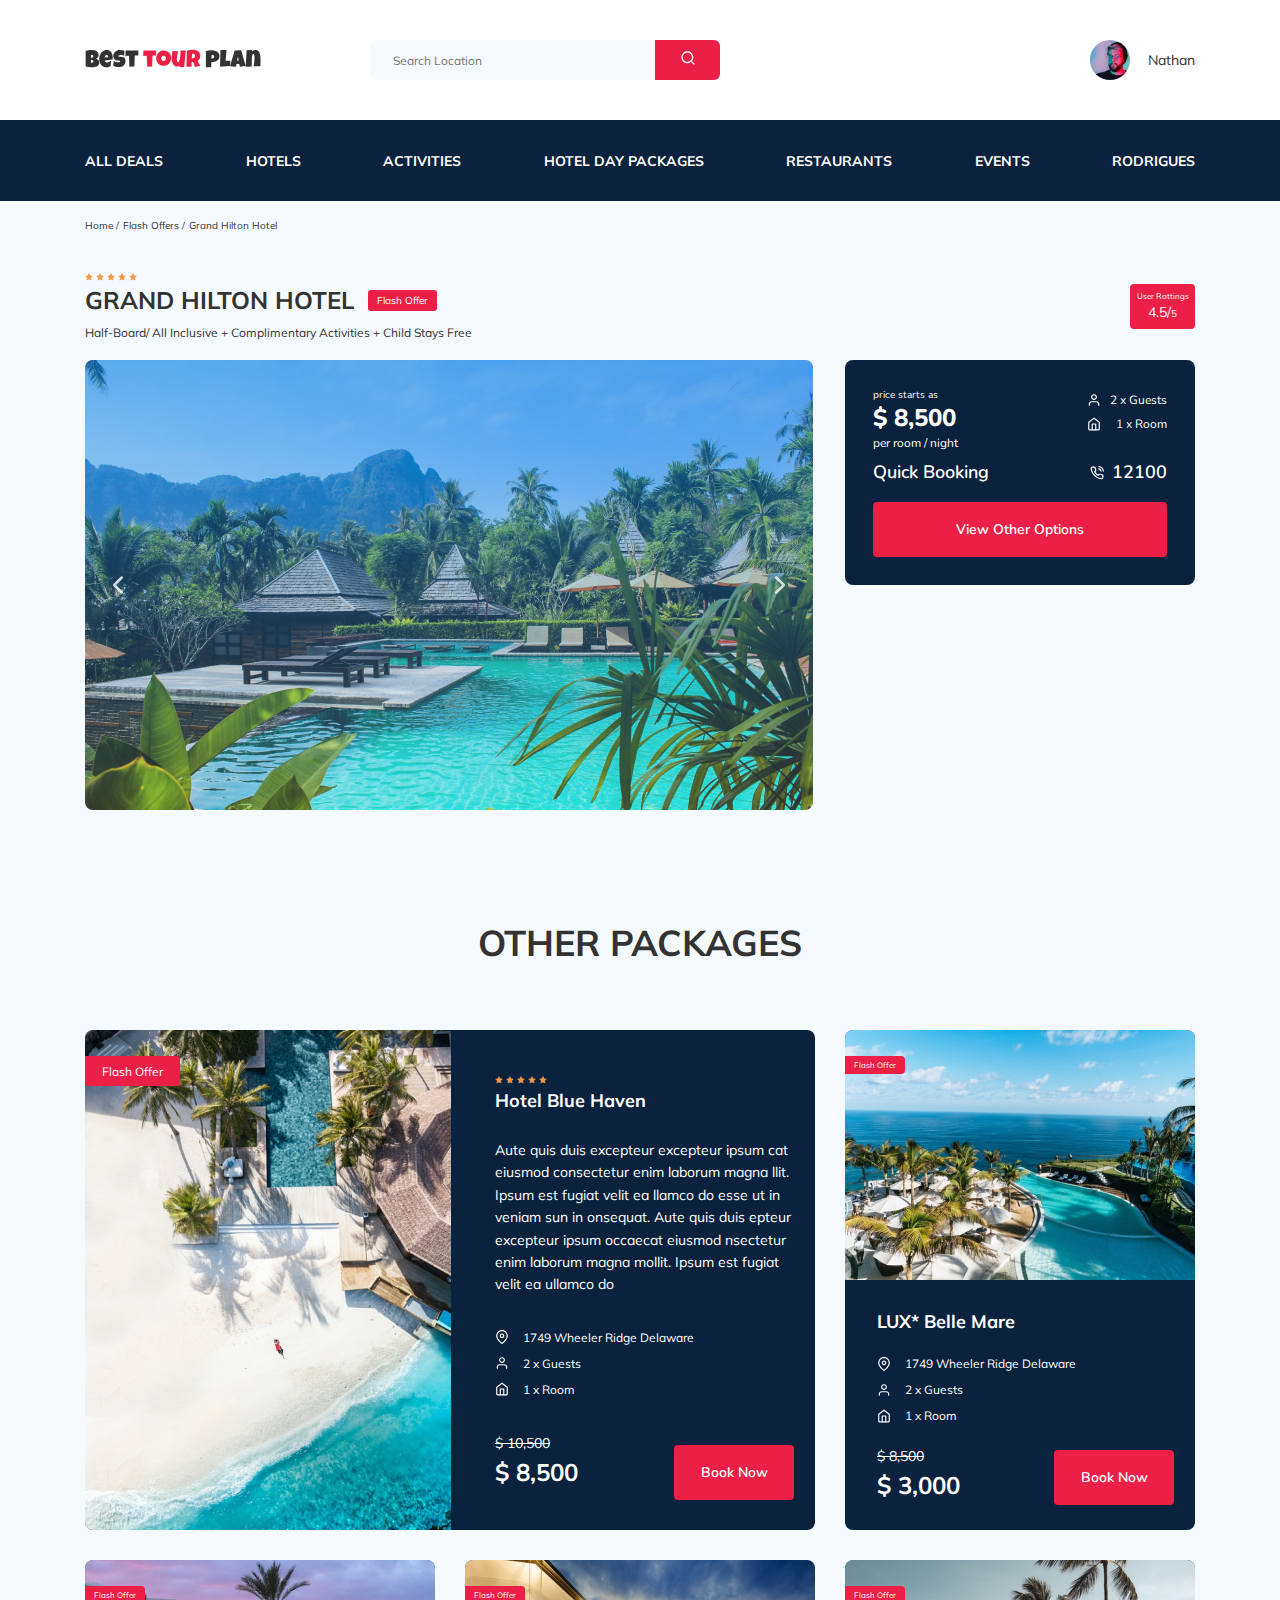
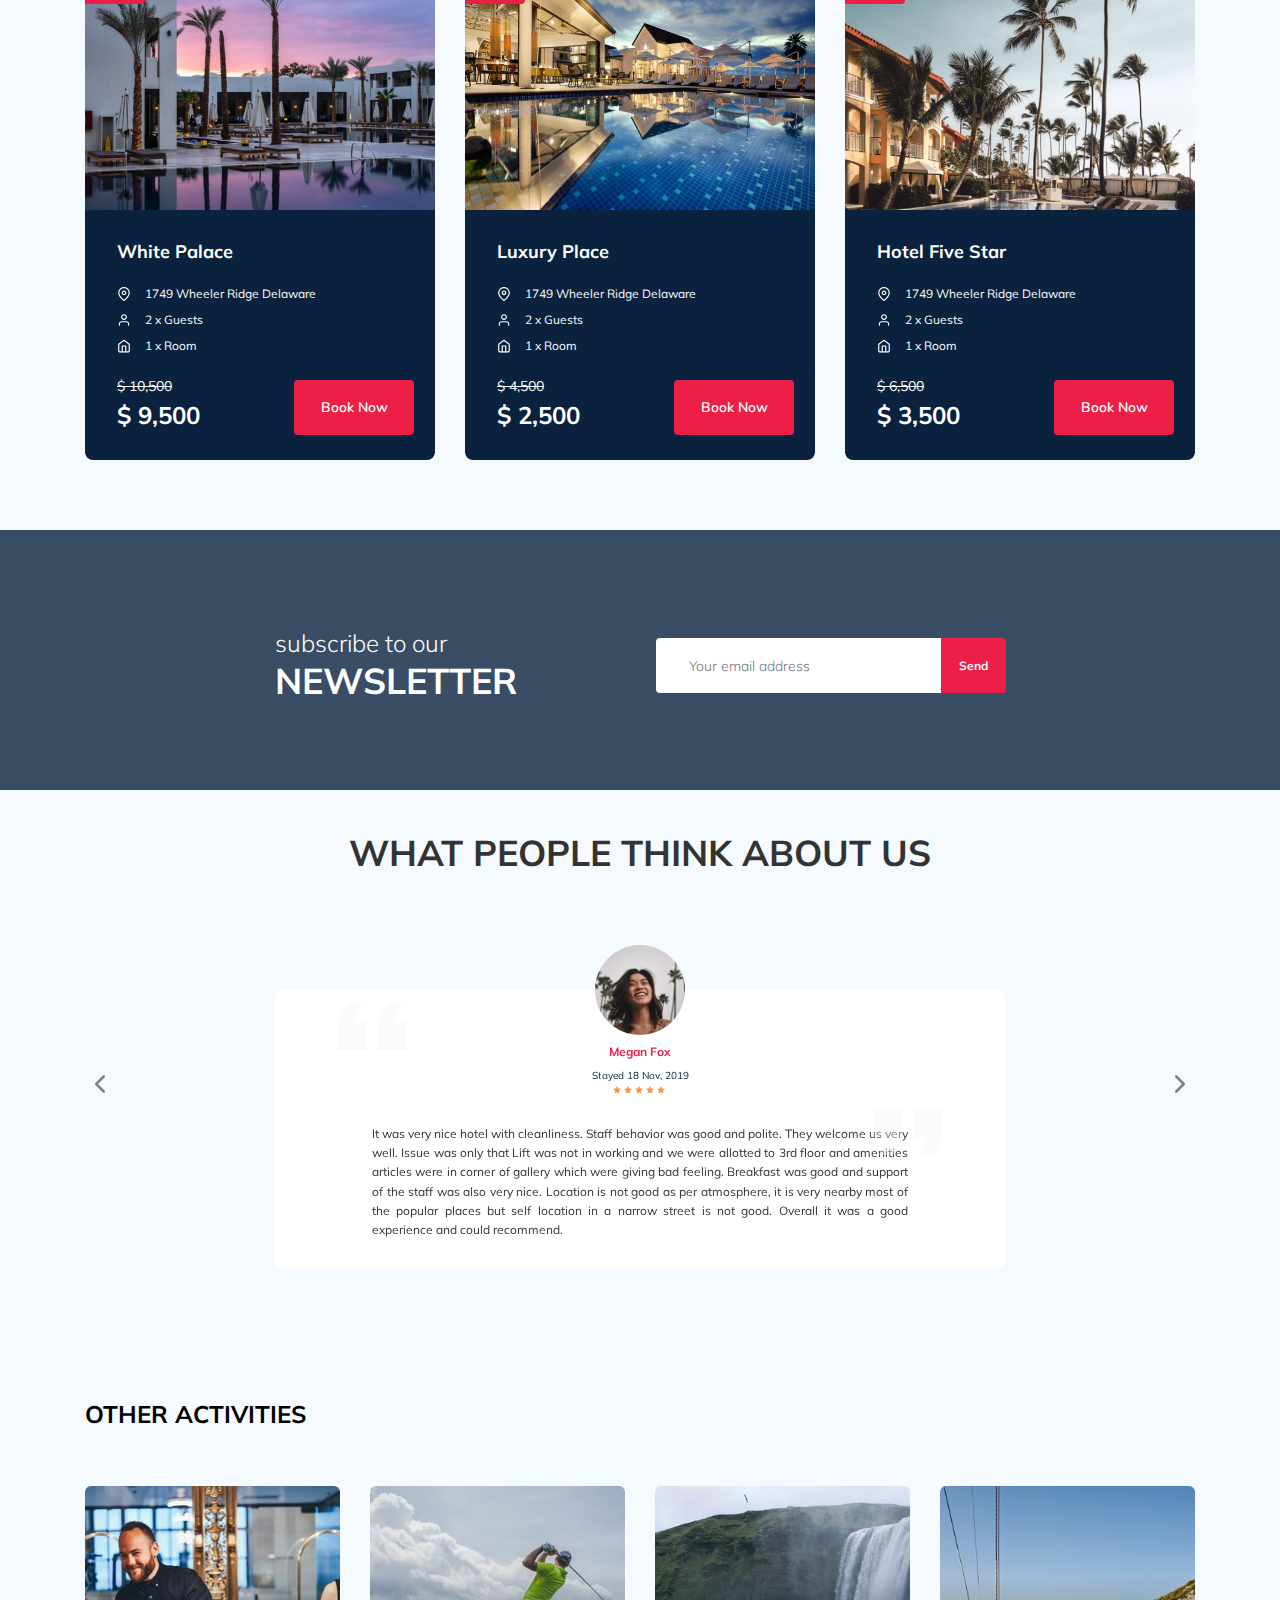
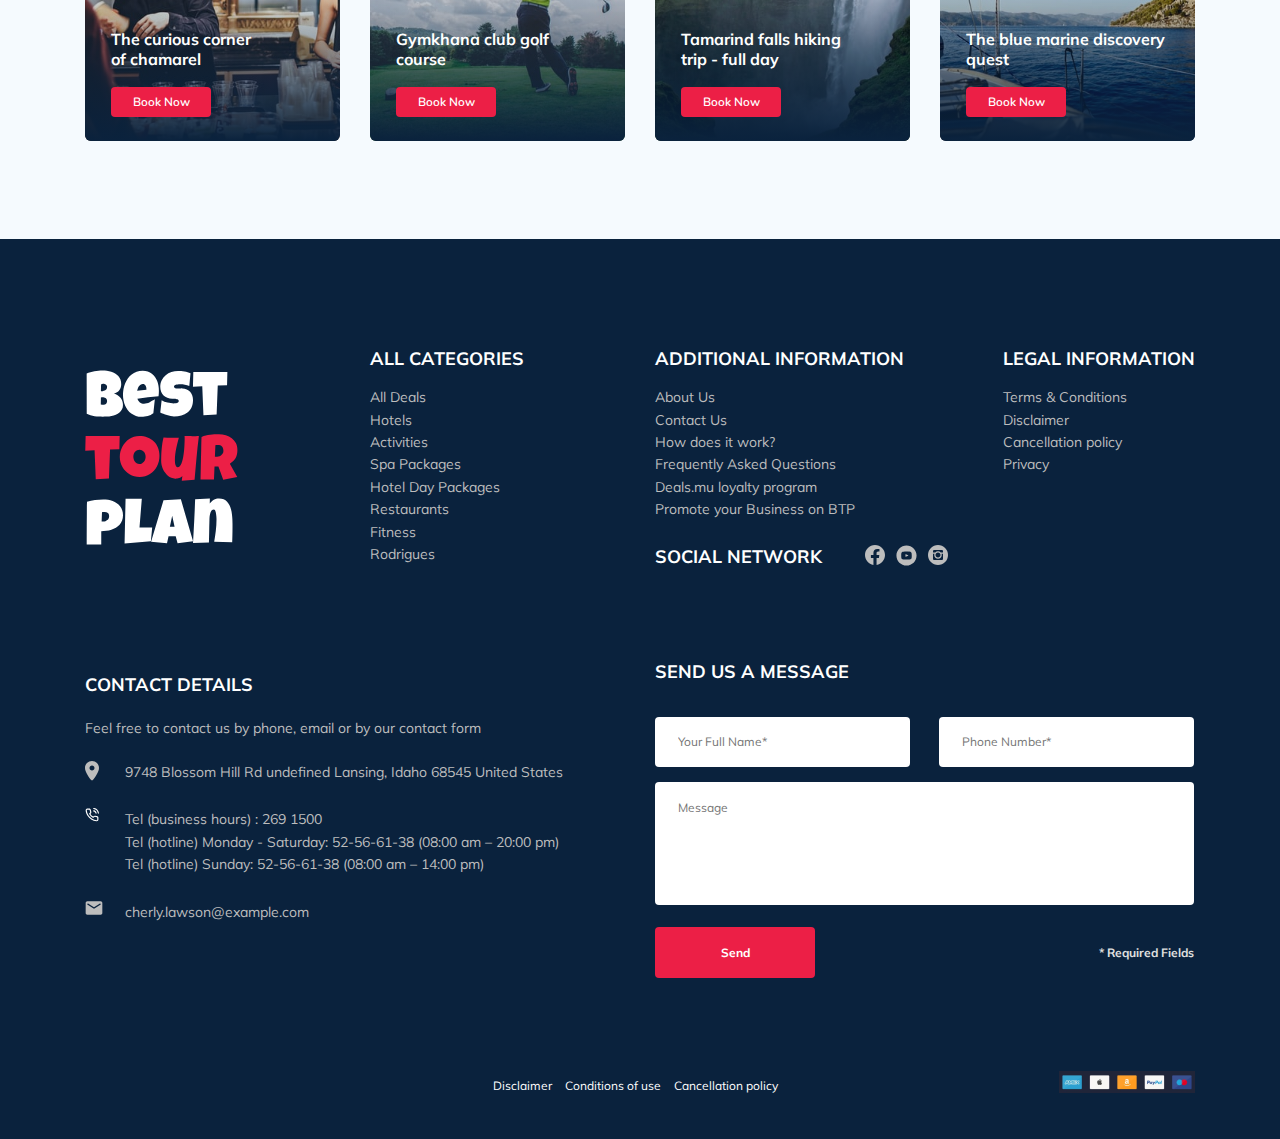
==== commit 958184ce: "fixed little bugs" ====
--- a/index.html
+++ b/index.html
@@ -571,7 +571,7 @@
                     </div>
 
                     <div class="footer__contact-form">
-                        <h3 class="footer__title footer__title_mb">Send us a message</h3>
+                        <h3 class="footer__title footer__title_right">Send us a message</h3>
                         <form action="send.php" method="POST" class="form footer__form">
                             <div class="footer__input-group">
                                 <input name="name" required minlength="2" type="text" class="input footer__input" placeholder="Your Full Name*">
--- a/css/style.css
+++ b/css/style.css
@@ -1048,6 +1048,7 @@
   display: -ms-grid;
   display: grid;
   grid-row-gap: 24px;
+  grid-column-gap: 30px;
   -ms-grid-columns: (minmax(min-content, 1fr))[4];
       grid-template-columns: repeat(4, minmax(-webkit-min-content, 1fr));
       grid-template-columns: repeat(4, minmax(min-content, 1fr));
@@ -1144,6 +1145,11 @@
 }
 
 .footer__title_mb {
+  margin-bottom: 21px;
+}
+
+.footer__title_right {
+  margin-top: -13px;
   margin-bottom: 34px;
 }
 
@@ -1170,6 +1176,10 @@
 
 .footer__item_ml {
   margin-left: 40px;
+}
+
+.footer__icon {
+  display: block;
 }
 
 .footer__icon-wrapper {
@@ -1201,8 +1211,7 @@
 
 .footer__input-group {
   margin-bottom: 15px;
-  -ms-flex-preferred-size: 48%;
-      flex-basis: 48%;
+  width: 255px;
 }
 
 .footer__message {
@@ -1219,7 +1228,7 @@
 }
 
 .footer-bottom {
-  margin-top: 95px;
+  margin-top: 100px;
   position: relative;
 }
 
@@ -1351,13 +1360,6 @@
   color: #E0E0E0;
 }
 
-@media (max-width: 1440px) {
-  .footer__legal {
-    -ms-grid-column-align: start;
-        justify-self: start;
-  }
-}
-
 @media (max-width: 1200px) {
   .container {
     max-width: 960px;
@@ -1449,7 +1451,7 @@
     padding: 0 62px 30px;
   }
   .activities {
-    padding-bottom: 70px;
+    padding-bottom: 50px;
   }
   .activities-wrapper {
     -ms-flex-wrap: wrap;
@@ -1790,6 +1792,8 @@
     -ms-grid-column: 1;
     grid-column: 1;
     padding-left: 0;
+    -ms-grid-column-align: start;
+        justify-self: start;
   }
   .footer__additional {
     -ms-grid-row: 4;
@@ -1835,7 +1839,6 @@
   }
   .footer__info {
     padding-right: 50px;
-    margin-bottom: 15px;
   }
   .footer__icon-wrapper {
     min-width: 24px;
@@ -1957,7 +1960,7 @@
   }
 }
 
-@media (max-width: 340px) {
+@media (max-width: 352px) {
   .reviews-title {
     padding: 0 20px;
   }
@@ -1969,6 +1972,9 @@
         -ms-flex-order: 1;
             order: 1;
   }
+  .footer__info {
+    margin-bottom: 15px;
+  }
   .modal__dialog {
     padding: 23px 38px;
   }
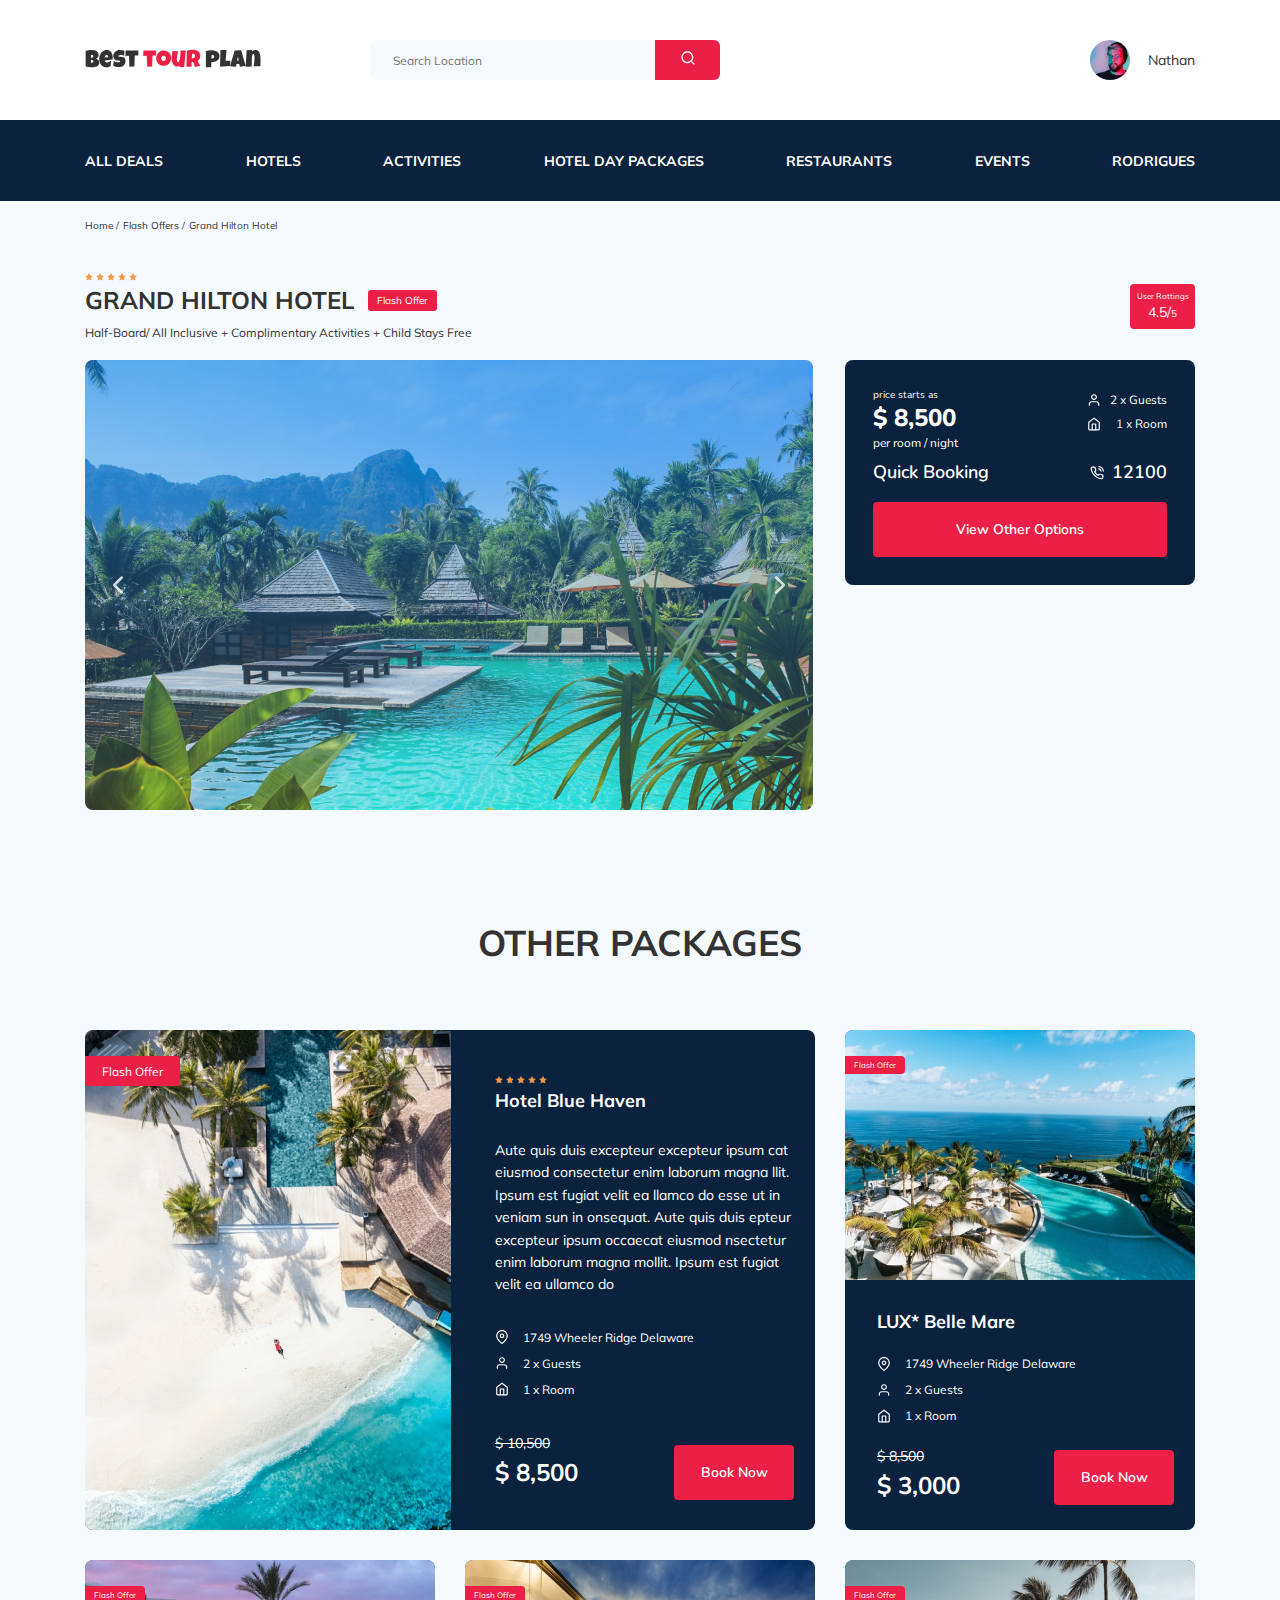
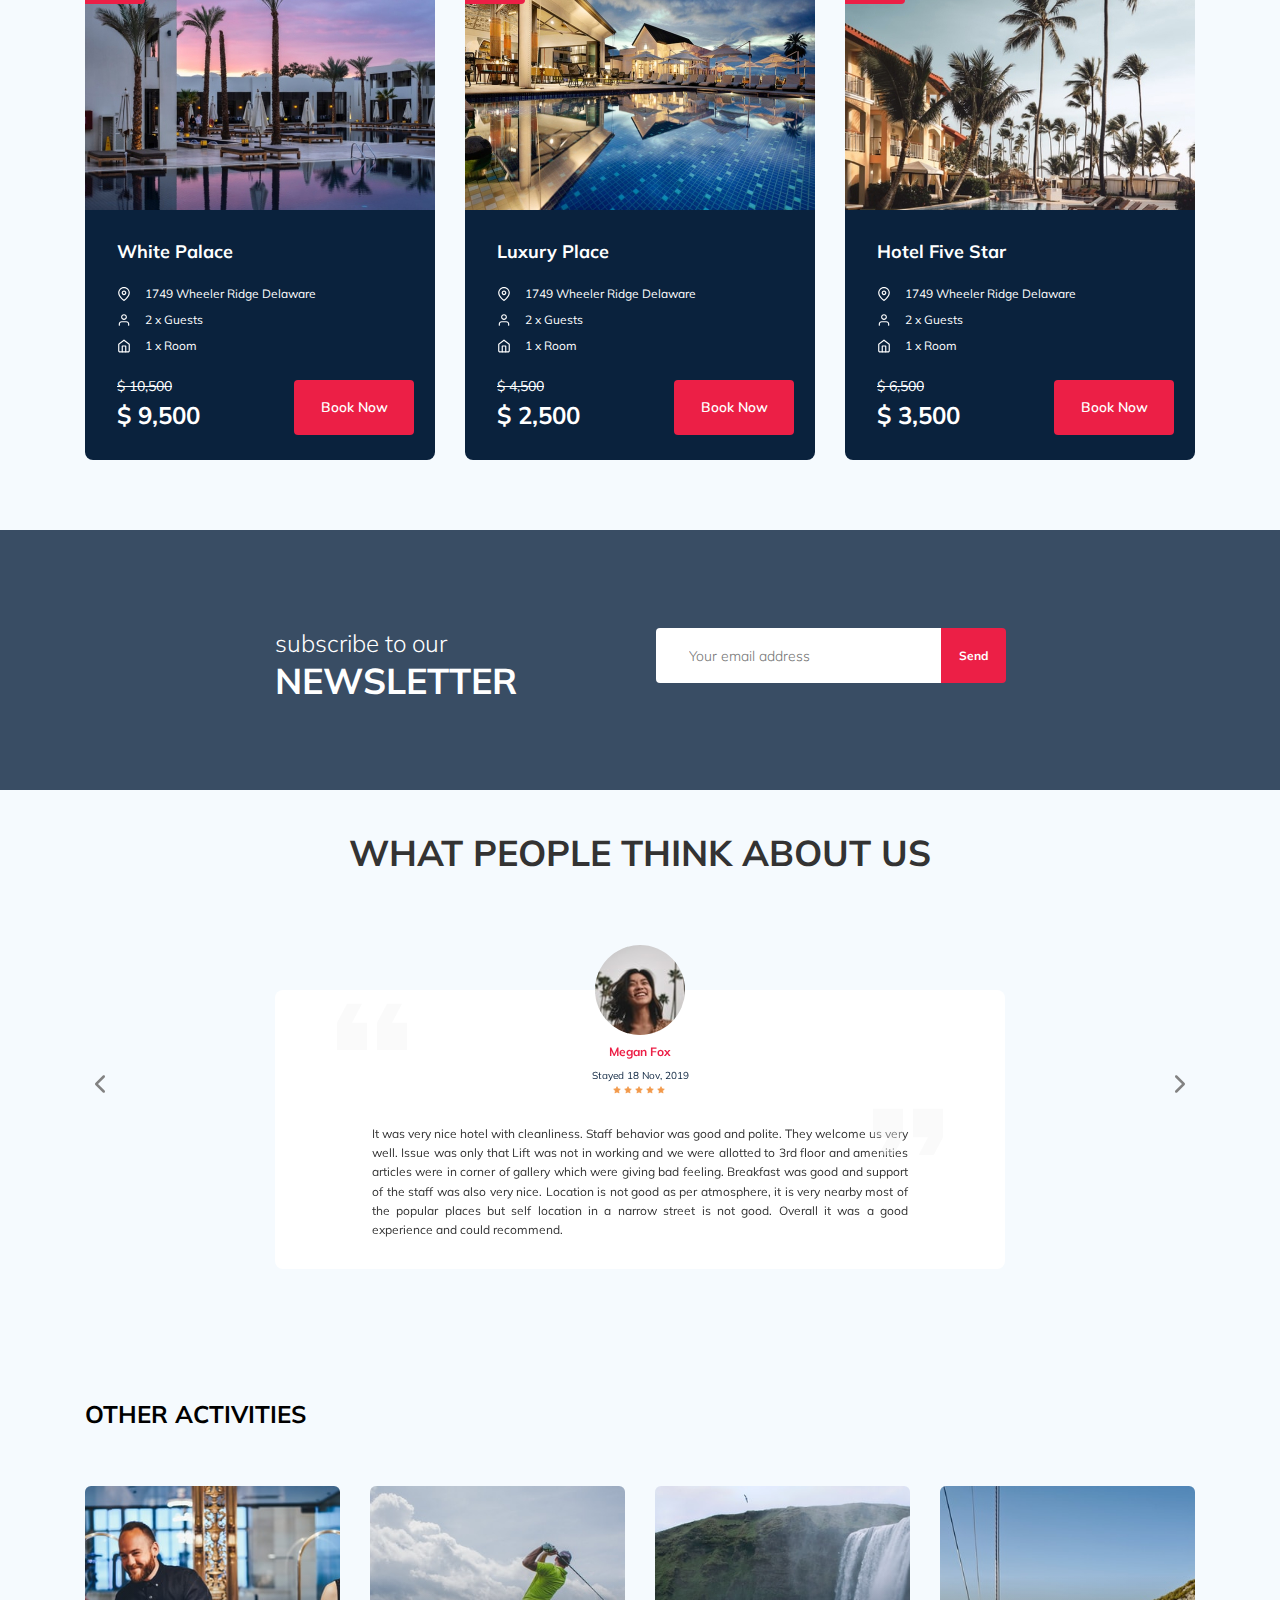
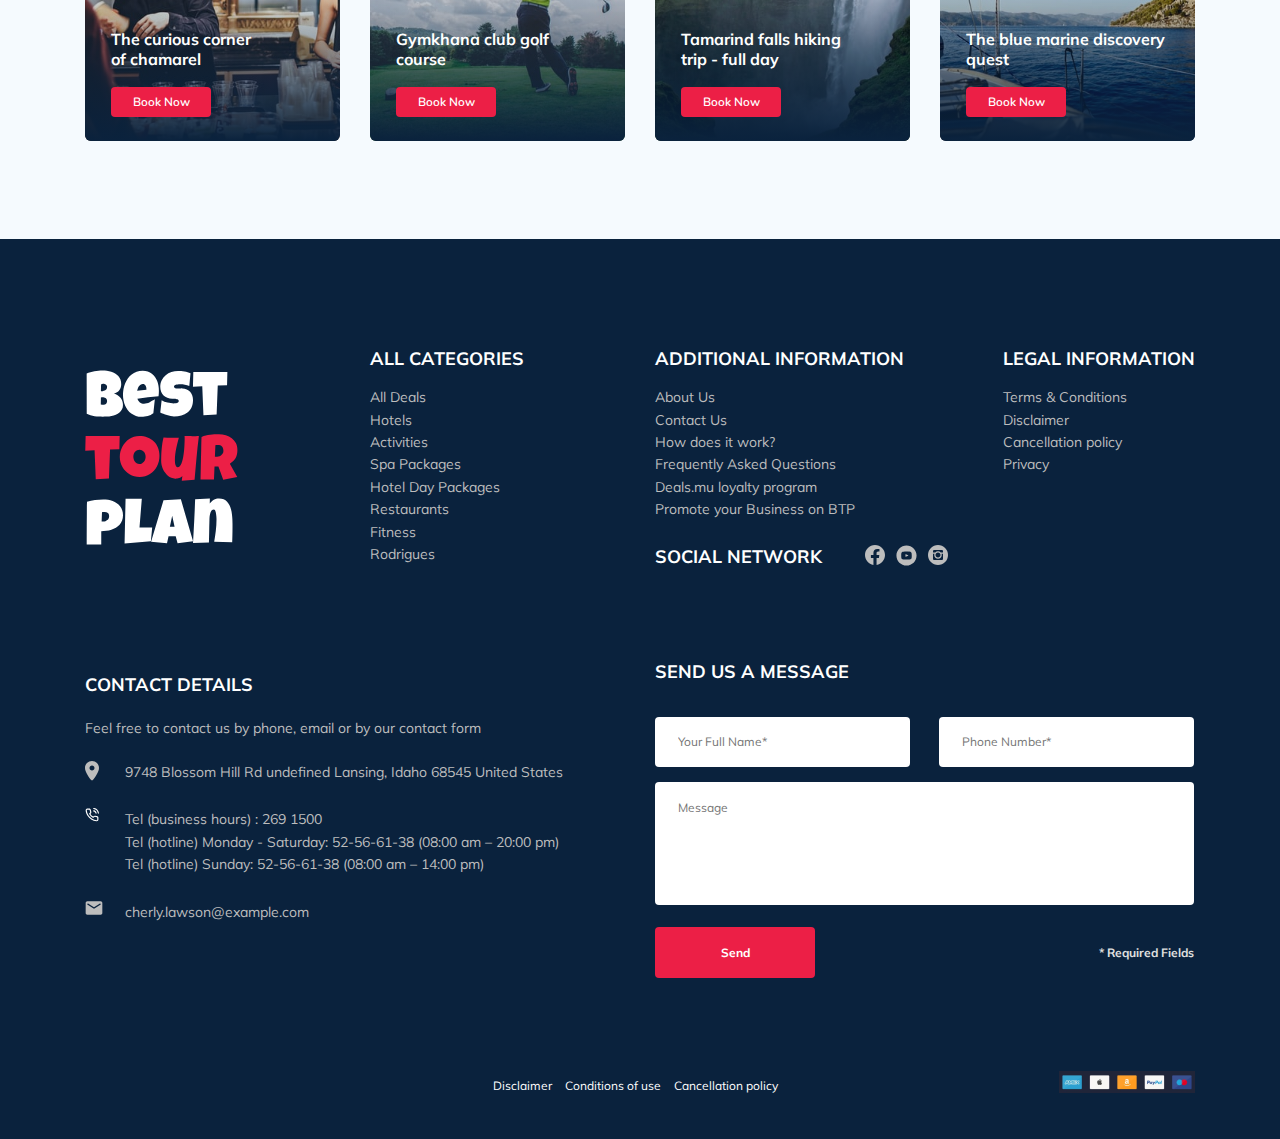
==== commit eceaafae: "fixed bugs in forms" ====
--- a/index.html
+++ b/index.html
@@ -577,11 +577,13 @@
                                 <input name="name" required minlength="2" type="text" class="input footer__input" placeholder="Your Full Name*">
                             </div>
                             <div class="footer__input-group">
-                                <input name="phone" required type="tel" class="input footer__input phone" placeholder="Phone Number*">
+                                <input name="phone" minlength="18" maxlength="18" required type="tel" class="input footer__input phone" placeholder="Phone Number*">
                             </div>
                             <textarea name="message" class="message footer__message" placeholder="Message"></textarea>
-                            <button class="button footer__button" type="submit">Send</button>
-                            <span class="footer__info">* Required Fields</span>
+                            <div class="footer__required-center">
+                                <button class="button footer__button" type="submit">Send</button>
+                                <span class="footer__info">* Required Fields</span>
+                            </div>
                         </form>
                     </div>
                 </div>
@@ -607,7 +609,7 @@
                 <h3 class="modal__title modal__title_mb">Booking</h3>
                 <form action="send.php" method="POST" class="form modal__form">
                     <input name="name" required minlength="2" type="text" class="input modal__input" placeholder="Your Full Name*">
-                    <input name="phone" required type="tel" class="input modal__input phone" placeholder="Phone Number*">
+                    <input name="phone" required minlength="18" maxlength="18" type="tel" class="input modal__input phone" placeholder="Phone Number*">
                     <input name="email" required type="email" class="input modal__input" placeholder="Email*">
                     <textarea name="message" class="message modal__message" placeholder="Message"></textarea>
                     <button class="button modal__button" type="submit">Send</button>
--- a/css/style.css
+++ b/css/style.css
@@ -29,7 +29,7 @@
   border: none;
   font-size: 12px;
   line-height: 15px;
-  color: #BDBDBD;
+  color: #0A223D;
   resize: none;
 }
 
@@ -549,9 +549,9 @@
   display: -webkit-box;
   display: -ms-flexbox;
   display: flex;
-  -webkit-box-align: center;
-      -ms-flex-align: center;
-          align-items: center;
+  -webkit-box-align: start;
+      -ms-flex-align: start;
+          align-items: flex-start;
   -webkit-box-pack: justify;
       -ms-flex-pack: justify;
           justify-content: space-between;
@@ -593,7 +593,7 @@
   font-size: 14px;
   line-height: 18px;
   font-weight: 300;
-  color: #BDBDBD;
+  color: #0A223D;
 }
 
 .subscribe__input-group {
@@ -605,6 +605,7 @@
       -ms-flex-direction: column;
           flex-direction: column;
   width: 285px;
+  color: #BDBDBD;
 }
 
 .subscribe__button {
@@ -1120,9 +1121,6 @@
   display: -webkit-box;
   display: -ms-flexbox;
   display: flex;
-  -webkit-box-align: center;
-      -ms-flex-align: center;
-          align-items: center;
   -webkit-box-pack: justify;
       -ms-flex-pack: justify;
           justify-content: space-between;
@@ -1206,7 +1204,7 @@
   height: 50px;
   font-size: 12px;
   line-height: 15px;
-  color: #BDBDBD;
+  color: #0A223D;
 }
 
 .footer__input-group {
@@ -1261,6 +1259,20 @@
   font-size: 14px;
   line-height: 160%;
   color: inherit;
+}
+
+.footer__required-center {
+  display: -webkit-box;
+  display: -ms-flexbox;
+  display: flex;
+  -webkit-box-pack: justify;
+      -ms-flex-pack: justify;
+          justify-content: space-between;
+  -ms-flex-preferred-size: 100%;
+      flex-basis: 100%;
+  -webkit-box-align: center;
+      -ms-flex-align: center;
+          align-items: center;
 }
 
 .modal {
@@ -1340,7 +1352,7 @@
   height: 50px;
   font-size: 12px;
   line-height: 15px;
-  color: #BDBDBD;
+  color: #0A223D;
 }
 
 .modal__message {
@@ -1846,6 +1858,9 @@
   .footer__item_ml {
     margin-left: 24px;
   }
+  .footer__message {
+    margin-bottom: 15px;
+  }
   .modal__dialog {
     padding: 23px 58px;
   }
@@ -1972,6 +1987,15 @@
         -ms-flex-order: 1;
             order: 1;
   }
+  .footer__required-center {
+    -webkit-box-orient: vertical;
+    -webkit-box-direction: normal;
+        -ms-flex-direction: column;
+            flex-direction: column;
+    -webkit-box-align: start;
+        -ms-flex-align: start;
+            align-items: start;
+  }
   .footer__info {
     margin-bottom: 15px;
   }
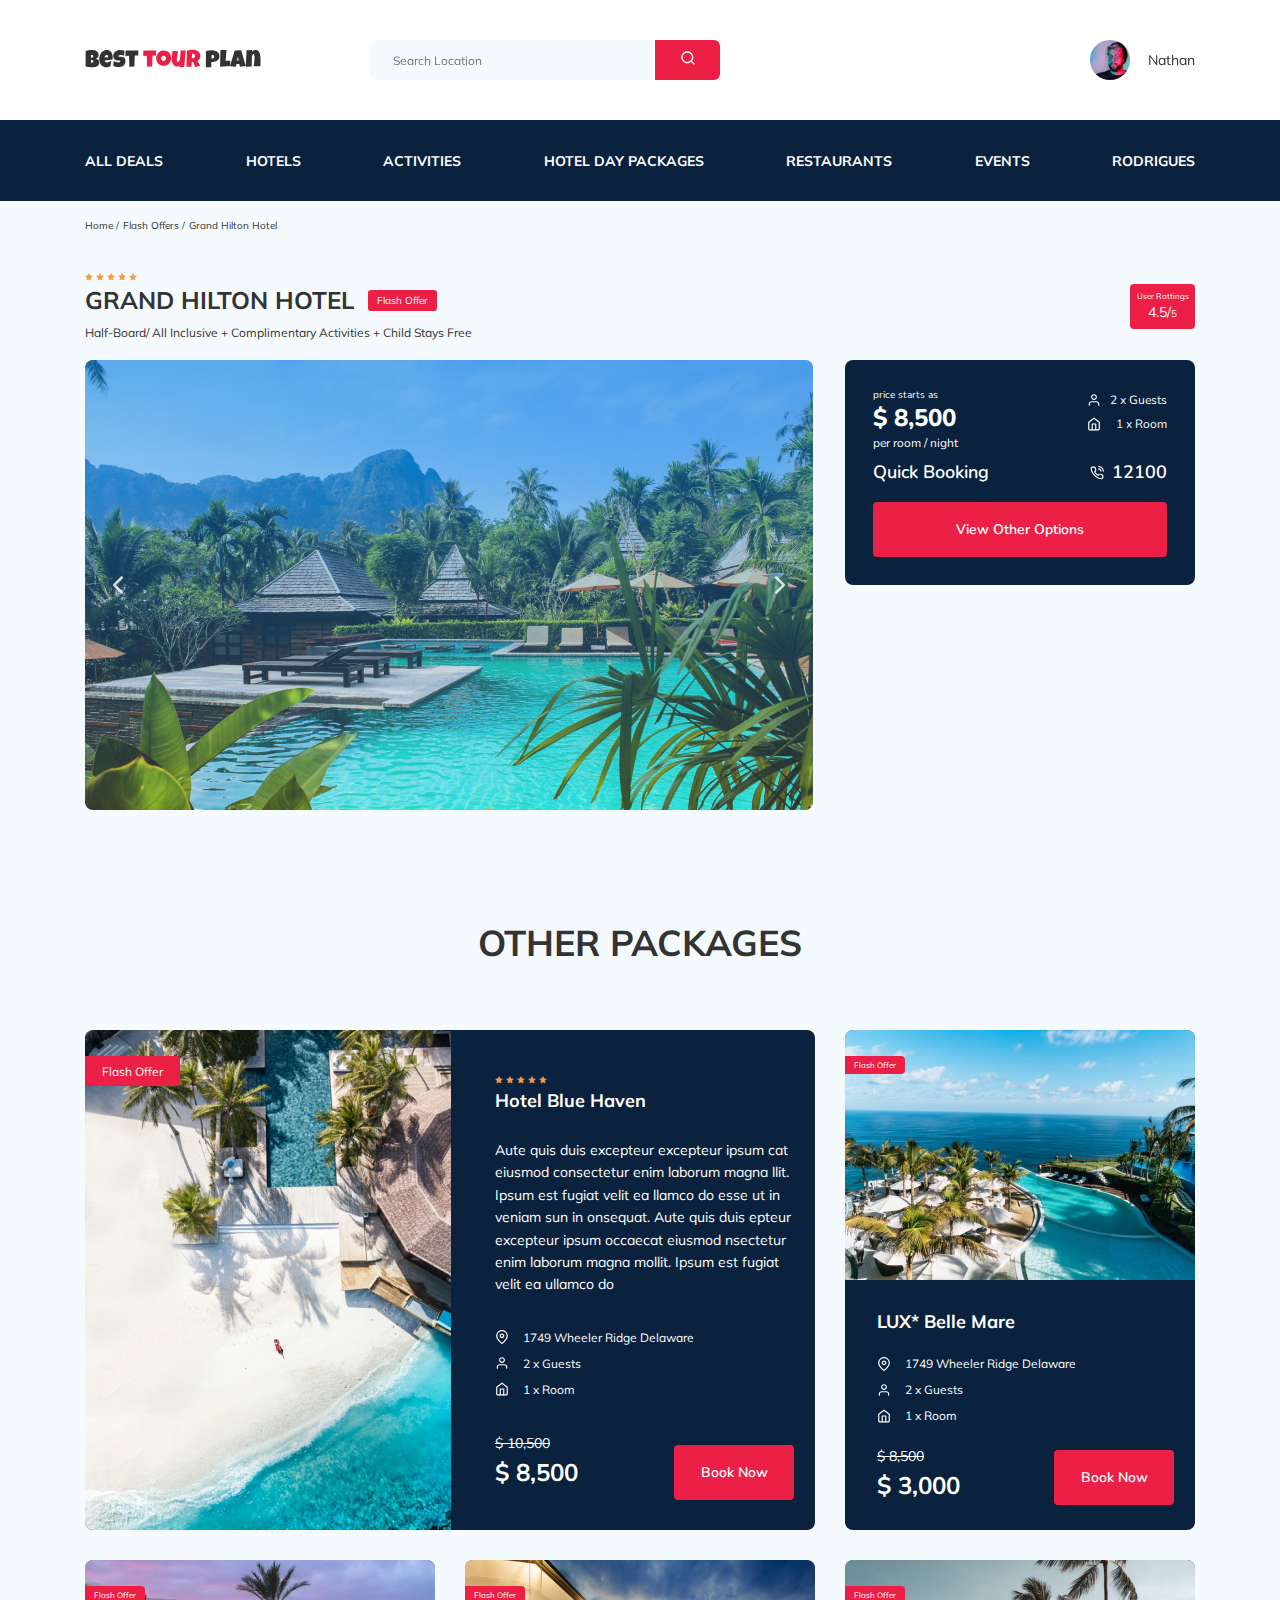
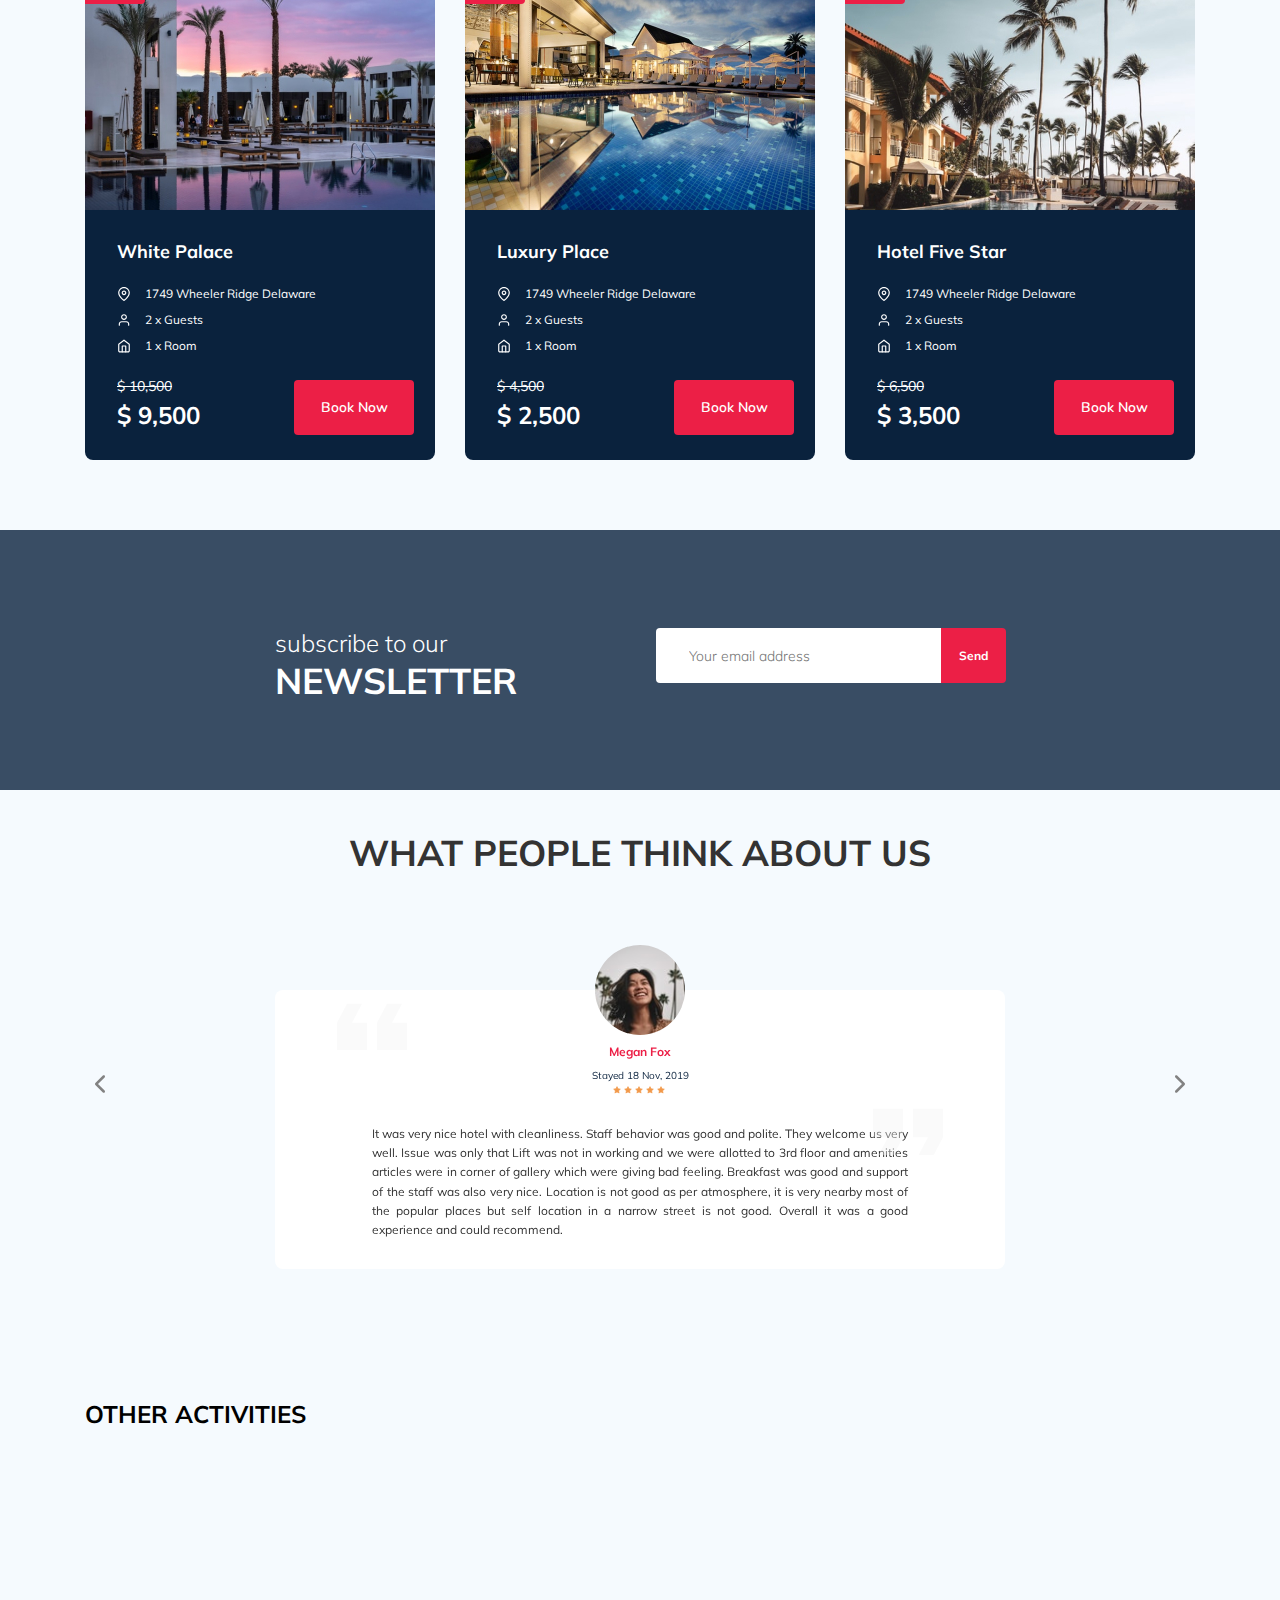
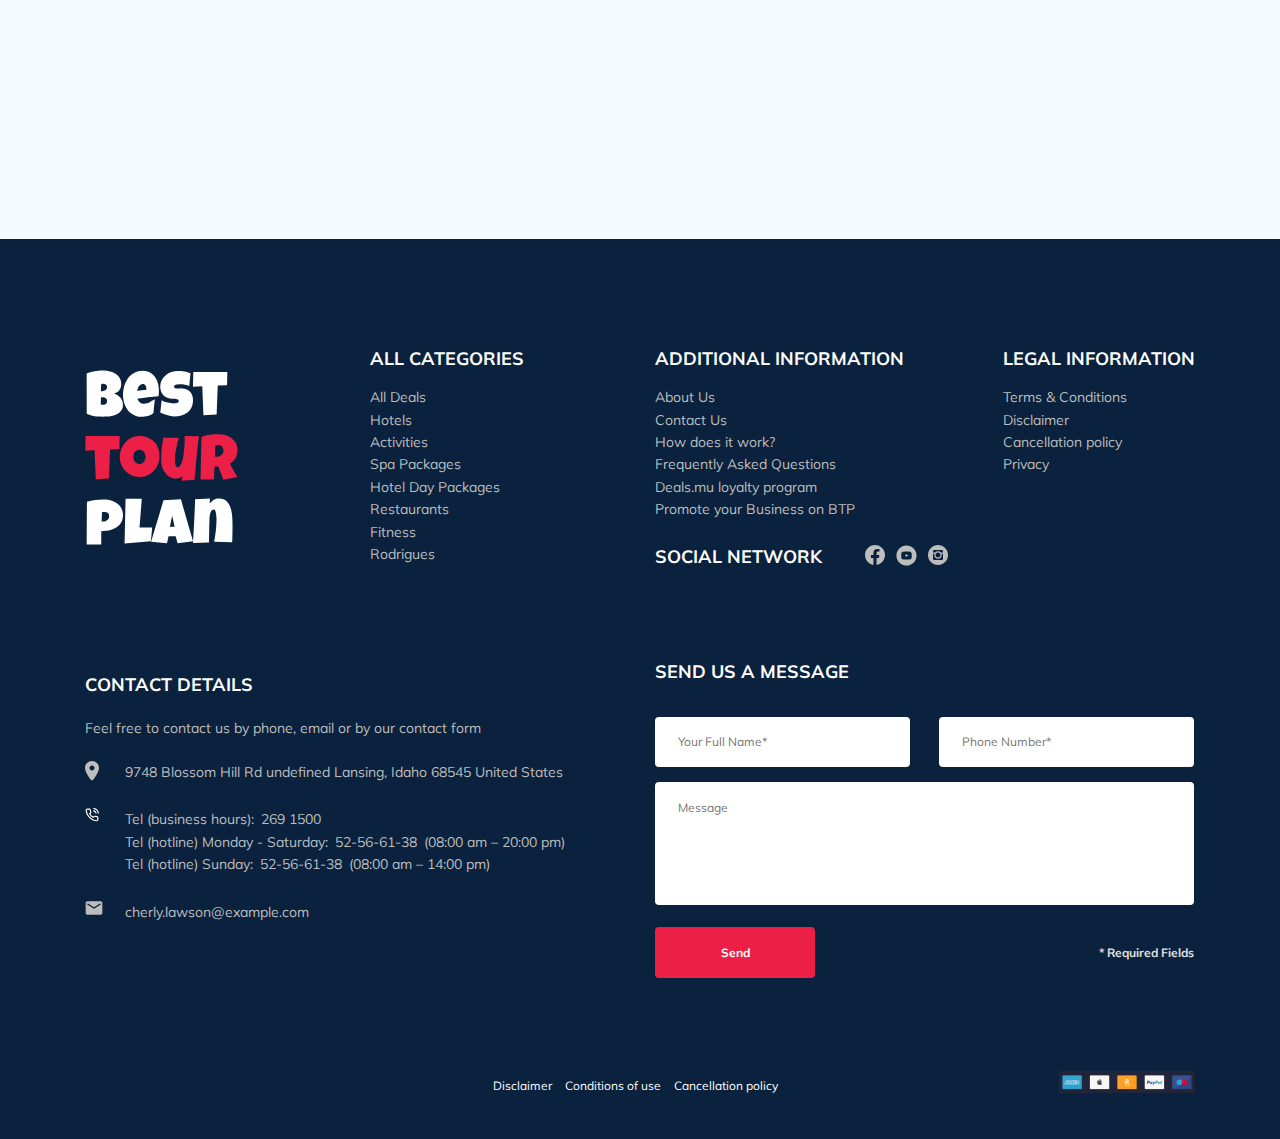
==== commit 3250c9fc: "fixed footer link" ====
--- a/index.html
+++ b/index.html
@@ -8,22 +8,23 @@
         <link href="https://fonts.googleapis.com/css2?family=Mulish:wght@300;400;700&family=Nunito:wght@400;600;800&display=swap" rel="stylesheet">
         <link rel="stylesheet" href="css/normalize.css">
         <link rel="stylesheet" href="css/swiper-bundle.min.css">
+        <link rel="stylesheet" href="css/aos.css">
         <link rel="stylesheet" href="css/style.css">
     </head>
     <body>
         <header class="navbar navbar_fixed">
             <div class="container">
                 <div class="navbar-top">
-                    <a href="index.html" class="logo">
+                    <a href="index.html" class="logo" data-aos="fade-left" data-aos-delay="100">
                         <img src="img/horizontal-logo.svg" alt="Logo: Best Tour Plan" class="logo__image">
                     </a>
-                    <form action="#" class="search navbar__search navbar__search_hidden">
+                    <form data-aos="fade-left" data-aos-delay="200" action="#" class="search navbar__search navbar__search_hidden">
                         <input type="text" class="search__input" placeholder="Search Location">
                         <button class="search__button">
                             <img src="img/search.svg" alt="Icon: search">
                         </button>
                     </form>
-                    <a href="#" class="user navbar__user navbar__user_hidden">
+                    <a href="#" data-aos="fade-left" data-aos-delay="300" class="user navbar__user navbar__user_hidden">
                         <img src="img/user-avatar.jpg" alt="avatar: Nathan" class="user__avatar">
                         <span class="user__name">Nathan</span>
                     </a>
@@ -415,26 +416,26 @@
             <div class="container">
                 <h2 class="activities__title">Other Activities</h2>
                 <div class="activities-wrapper">
-                    <div class="card activities__card activities__card_first">
+                    <div class="card activities__card activities__card_first" data-aos="fade-up" data-aos-delay="100">
                         <img src="img/activity-1.jpg" alt="The curious corner 
                         of chamarel" class="card__img">
                         <h3 class="card__title card__title_one">The curious corner of chamarel</h3>
                         <button class="card__button">Book Now</button>
                     </div>
-                    <div class="card activities__card">
+                    <div class="card activities__card" data-aos="fade-up" data-aos-delay="300">
                         <img src="img/activity-2.jpg" alt="Gymkhana club golf
                         course" class="card__img">
                         <h3 class="card__title card__title_two">Gymkhana club golf course</h3>
                         <button class="card__button">Book Now</button>
                     </div>
-                    <div class="card activities__card activities__card_second">
+                    <div class="card activities__card activities__card_second" data-aos="fade-up" data-aos-delay="500">
                         <img src="img/activity-3.jpg" alt="Tamarind falls hiking
                         trip - full day" class="card__img">
                         <h3 class="card__title card__title_three">Tamarind falls hiking
                             trip - full day</h3>
                         <button class="card__button">Book Now</button>
                     </div>
-                    <div class="card activities__card">
+                    <div class="card activities__card" data-aos="fade-up" data-aos-delay="700">
                         <img src="img/activity-4.jpg" alt="The blue marine discovery quest" class="card__img">
                         <h3 class="card__title card__title_four">The blue marine discovery quest</h3>
                         <button class="card__button">Book Now</button>
@@ -553,13 +554,18 @@
                                 <div class="footer__icon-wrapper">
                                     <img class="footer__icon" src="img/phone-call.svg" alt="Icon: phone">
                                 </div>
-                                <a class="footer__tel" href="tel:2691500">Tel (business hours) : 269&nbsp;1500 <br></a>
+                                Tel (business hours):&ensp;
+                                <a class="footer__tel" href="tel:2691500">269&nbsp;1500 <br></a>
                             </li>
                             <li class="footer__item footer__item_ml">
-                                <a href="tel:52566138" class="footer__tel">Tel (hotline) Monday - Saturday: 52&#8209;56&#8209;61&#8209;38 (08:00 am – 20:00 pm) <br></a>
+                                Tel (hotline) Monday - Saturday:&ensp;
+                                <a href="tel:52566138" class="footer__tel">52&#8209;56&#8209;61&#8209;38</a>
+                                &ensp;(08:00 am – 20:00 pm)
                             </li>
                             <li class="footer__item footer__item_mb footer__item_ml">
-                                <a href="tel:52566138" class="footer__tel">Tel (hotline) Sunday: 52&#8209;56&#8209;61&#8209;38 (08:00 am – 14:00 pm)</a>
+                                Tel (hotline) Sunday:&ensp;
+                                <a href="tel:52566138" class="footer__tel">52&#8209;56&#8209;61&#8209;38</a>
+                                &ensp;(08:00 am – 14:00 pm)
                             </li>
                             <li class="footer__item footer__item_mb">
                                 <div class="footer__icon-wrapper">
@@ -624,6 +630,7 @@
         <script src="js/parallax.min.js"></script>
         <script src="js/jquery.validate.min.js"></script>
         <script src="js/jquery.mask.min.js"></script>
+        <script src="js/aos.js"></script>
         <script src="js/script.js"></script>
     </body>
 </html>--- a/css/style.css
+++ b/css/style.css
@@ -1281,6 +1281,10 @@
   opacity: 0;
 }
 
+.modal_open {
+  overflow: hidden;
+}
+
 .modal_active {
   visibility: visible;
   opacity: 1;
@@ -1308,6 +1312,8 @@
   max-width: 478px;
   -webkit-transform: translate(-50%, -50%);
           transform: translate(-50%, -50%);
+  overflow: auto;
+  height: 487px;
 }
 
 .modal__close {
@@ -1972,6 +1978,7 @@
   }
   .modal__dialog {
     padding: 23px 48px;
+    min-width: 320px;
   }
 }
 
@@ -1999,8 +2006,5 @@
   .footer__info {
     margin-bottom: 15px;
   }
-  .modal__dialog {
-    padding: 23px 38px;
-  }
 }
 /*# sourceMappingURL=style.css.map */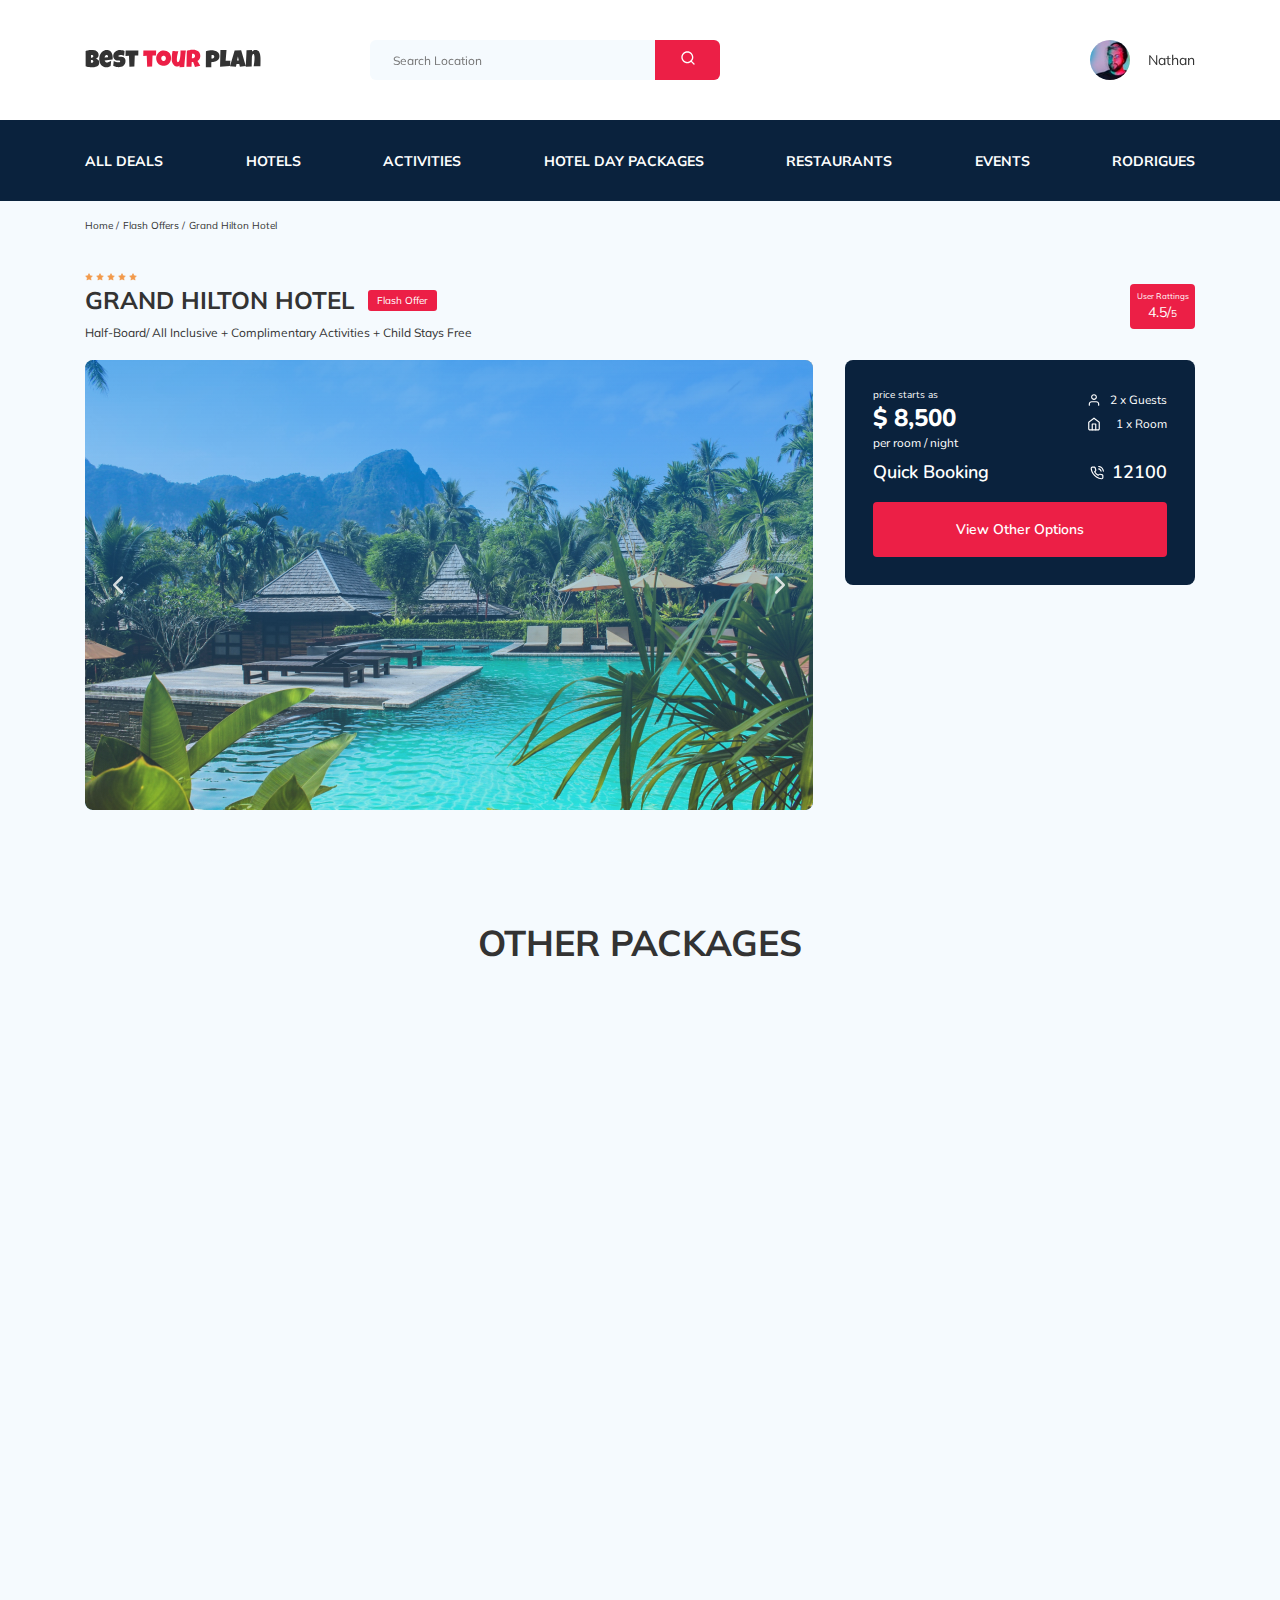
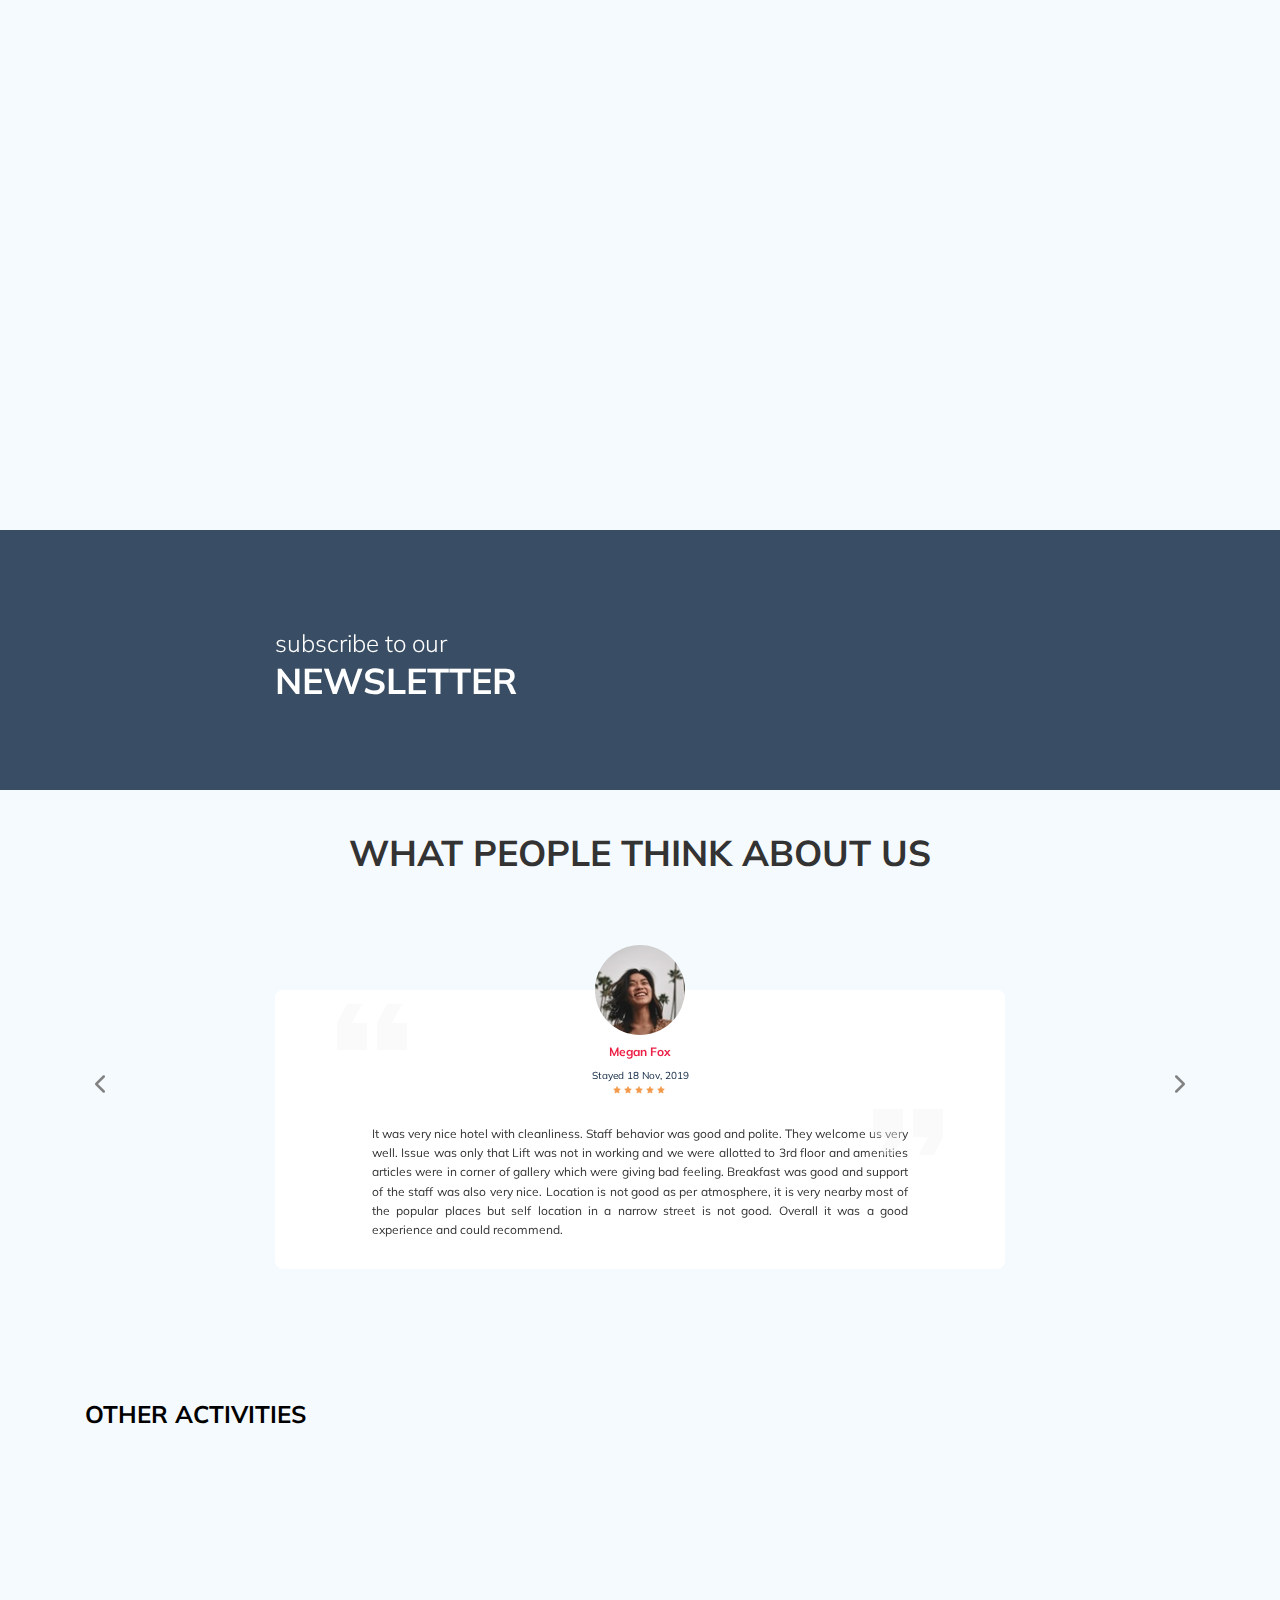
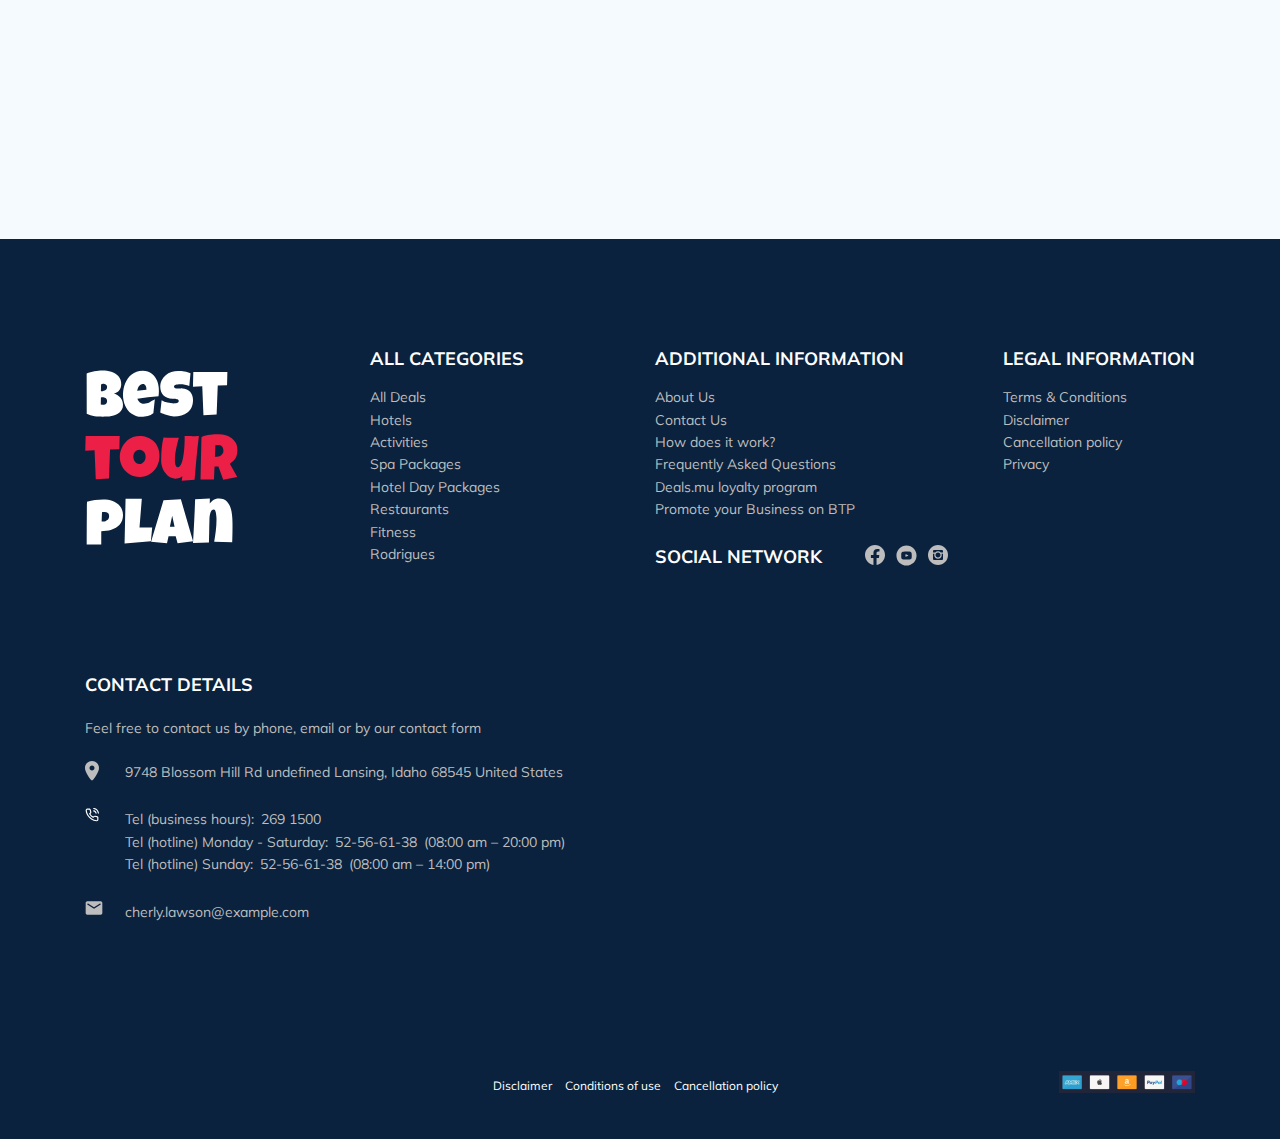
==== commit 9b05411c: "create: animation" ====
--- a/index.html
+++ b/index.html
@@ -28,7 +28,7 @@
                         <img src="img/user-avatar.jpg" alt="avatar: Nathan" class="user__avatar">
                         <span class="user__name">Nathan</span>
                     </a>
-                    <button class="menu-burger navbar-top__menu-burger">
+                    <button class="menu-burger navbar-top__menu-burger" data-aos="fade-left" data-aos-delay="200">
                         <span class="menu-burger__line"></span>
                         <span class="menu-burger__line"></span>
                         <span class="menu-burger__line"></span>
@@ -187,7 +187,7 @@
             <div class="container">
                 <h2 class="packages-title">Other Packages</h2>
                 <div class="packages-wrapper">
-                    <div class="packages-card packages-card_one">
+                    <div class="packages-card packages-card_one" data-aos="fade-up-right" data-aos-delay="300">
                         <img src="img/packages-1.jpg" alt="Hotel Blue Haven" class="packages-card__img packages-card__img_one">
                         <span class="offer packages-card__offer packages-card__offer_one">Flash Offer</span>
 
@@ -224,7 +224,7 @@
                         </div>
                     </div>
 
-                    <div class="packages-card">
+                    <div class="packages-card" data-aos="fade-up-right" data-aos-delay="400">
                         <img src="img/packages-2.jpg" alt="LUX* Belle Mare" class="packages-card__img">
                         <span class="offer packages-card__offer">Flash Offer</span>
                         <div class="packages-card__bottom">
@@ -247,7 +247,7 @@
                         </div>
                     </div>
 
-                    <div class="packages-card">
+                    <div class="packages-card" data-aos="fade-up-right" data-aos-delay="200">
                         <img src="img/packages-3.jpg" alt="White Palace" class="packages-card__img">
                         <span class="offer packages-card__offer">Flash Offer</span>
                         <div class="packages-card__bottom">
@@ -270,7 +270,7 @@
                         </div>
                     </div>
 
-                    <div class="packages-card">
+                    <div class="packages-card" data-aos="fade-up-right" data-aos-delay="300">
                         <img src="img/packages-4.jpg" alt="Luxury Place" class="packages-card__img">
                         <span class="offer packages-card__offer">Flash Offer</span>
                         <div class="packages-card__bottom">
@@ -293,7 +293,7 @@
                         </div>
                     </div>
 
-                    <div class="packages-card">
+                    <div class="packages-card" data-aos="fade-up-right" data-aos-delay="400">
                         <img src="img/packages-5.jpg" alt="Hotel Five Star" class="packages-card__img">
                         <span class="offer packages-card__offer">Flash Offer</span>
                         <div class="packages-card__bottom">
@@ -329,7 +329,7 @@
                     <span class="newsletter-title__strong">Newsletter</span>
                 </h2>
 
-                <form action="send.php" method="POST" class="form subscribe newsletter__subscribe">
+                <form data-aos="fade-down" data-aos-duration="1000" action="send.php" method="POST" class="form subscribe newsletter__subscribe">
                     <button class="subscribe__button">Send</button>
                     <div class="subscribe__input-group">
                         <input name="email" required type="email" class="subscribe__input" placeholder="Your email address">
@@ -576,7 +576,7 @@
                         </ul>
                     </div>
 
-                    <div class="footer__contact-form">
+                    <div class="footer__contact-form" data-aos="fade-left" data-aos-duration="2000">
                         <h3 class="footer__title footer__title_right">Send us a message</h3>
                         <form action="send.php" method="POST" class="form footer__form">
                             <div class="footer__input-group">
